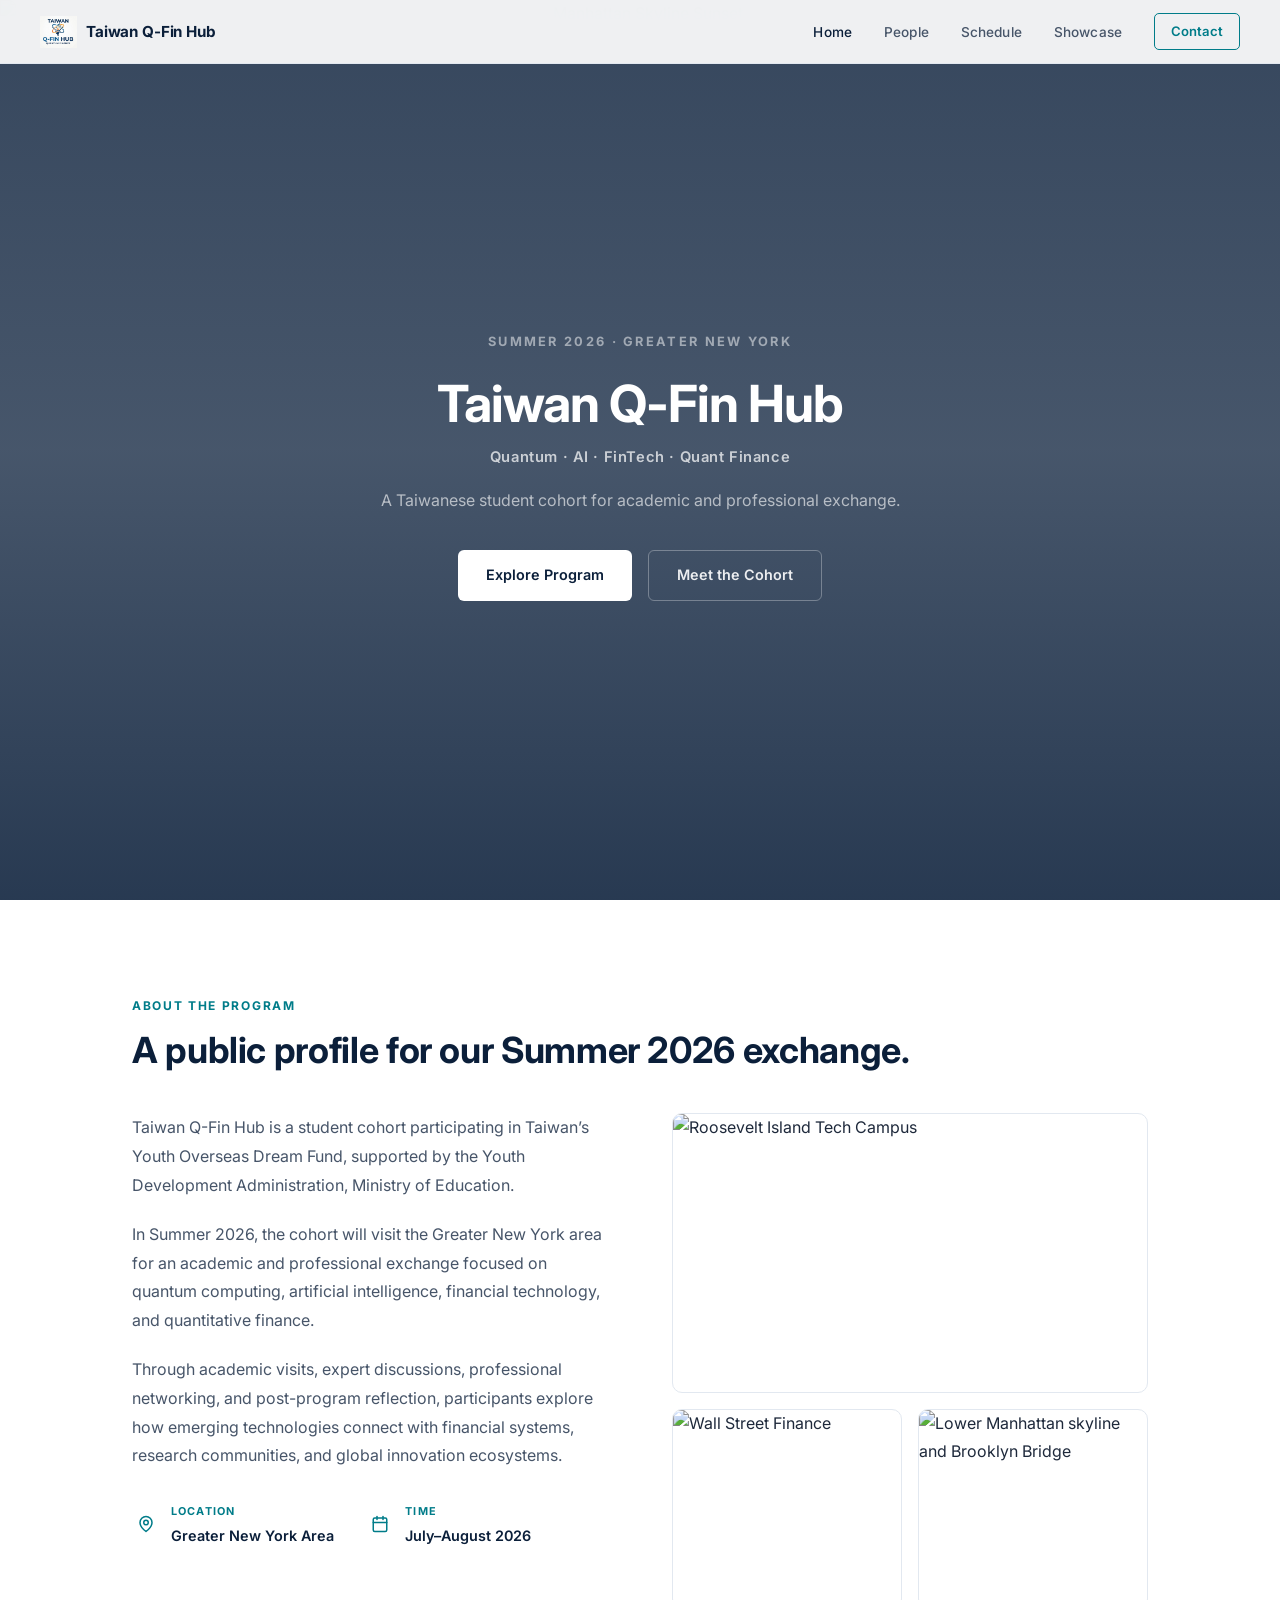
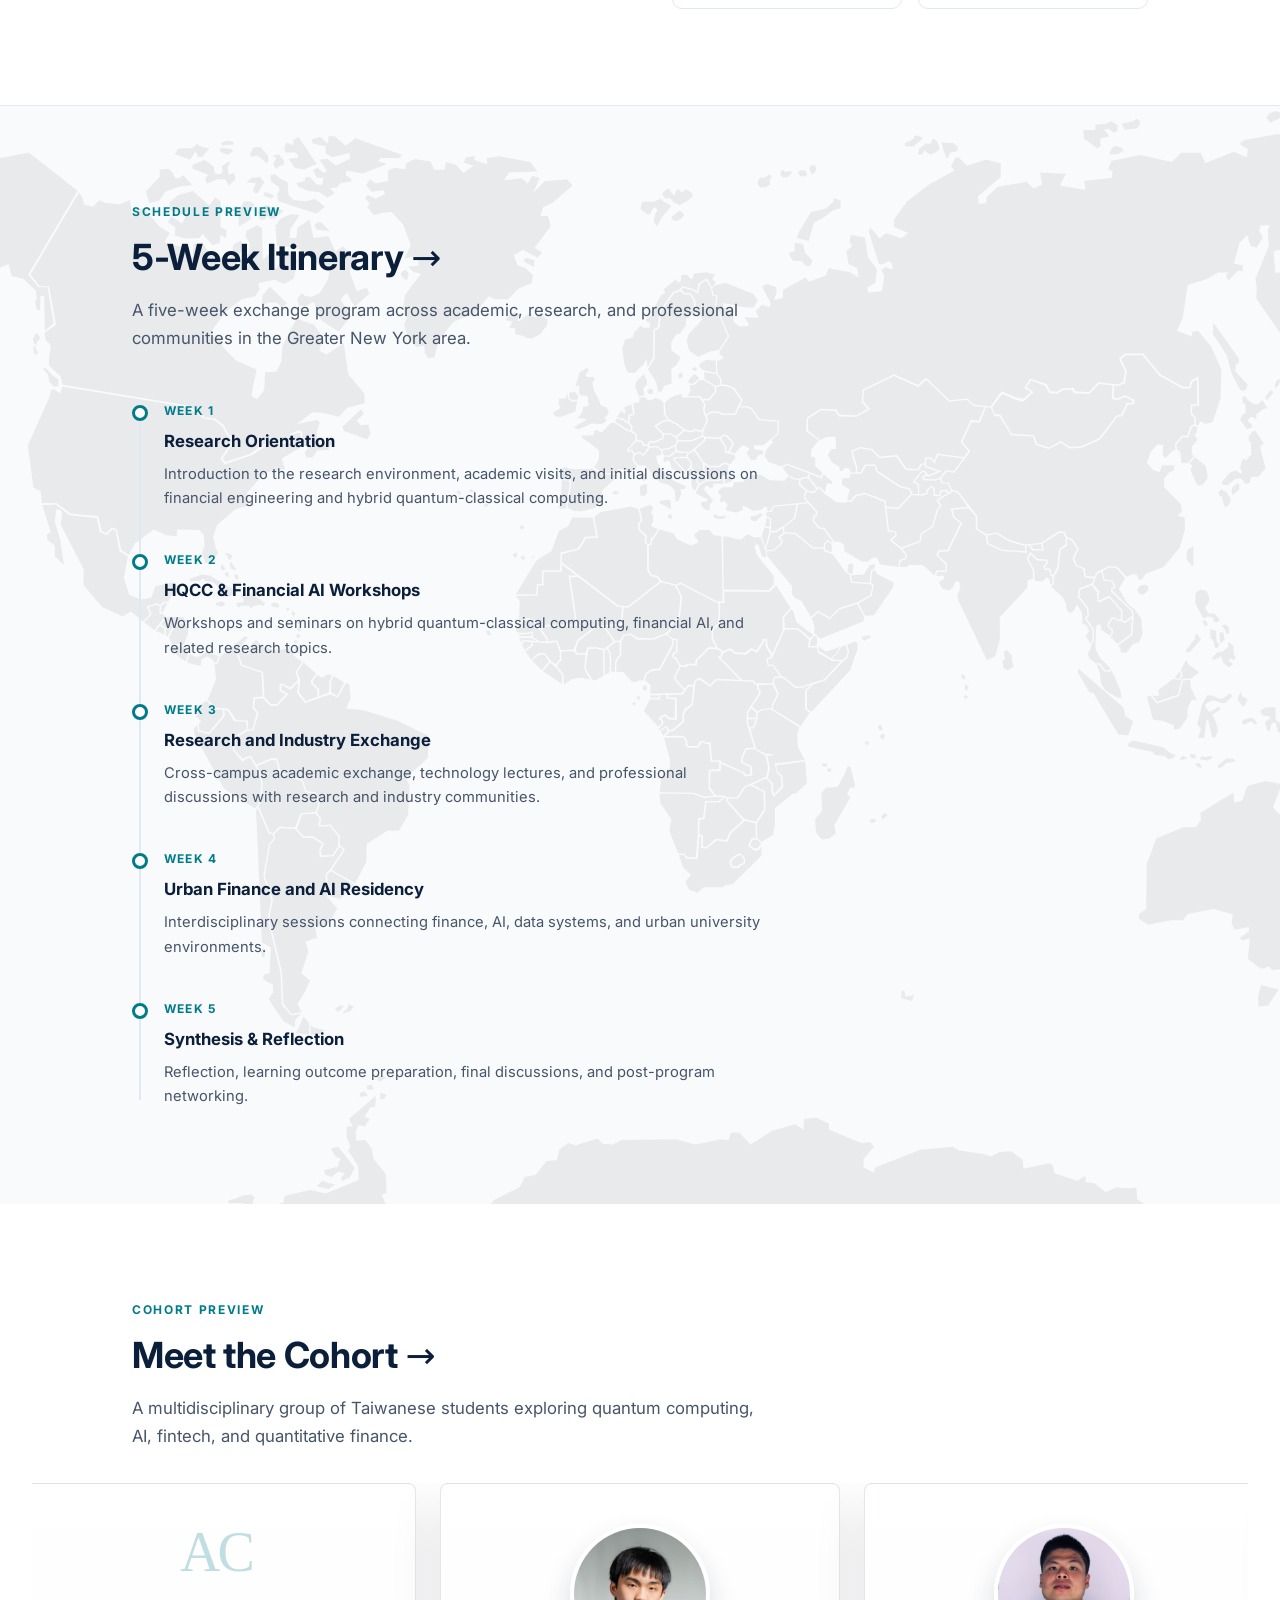
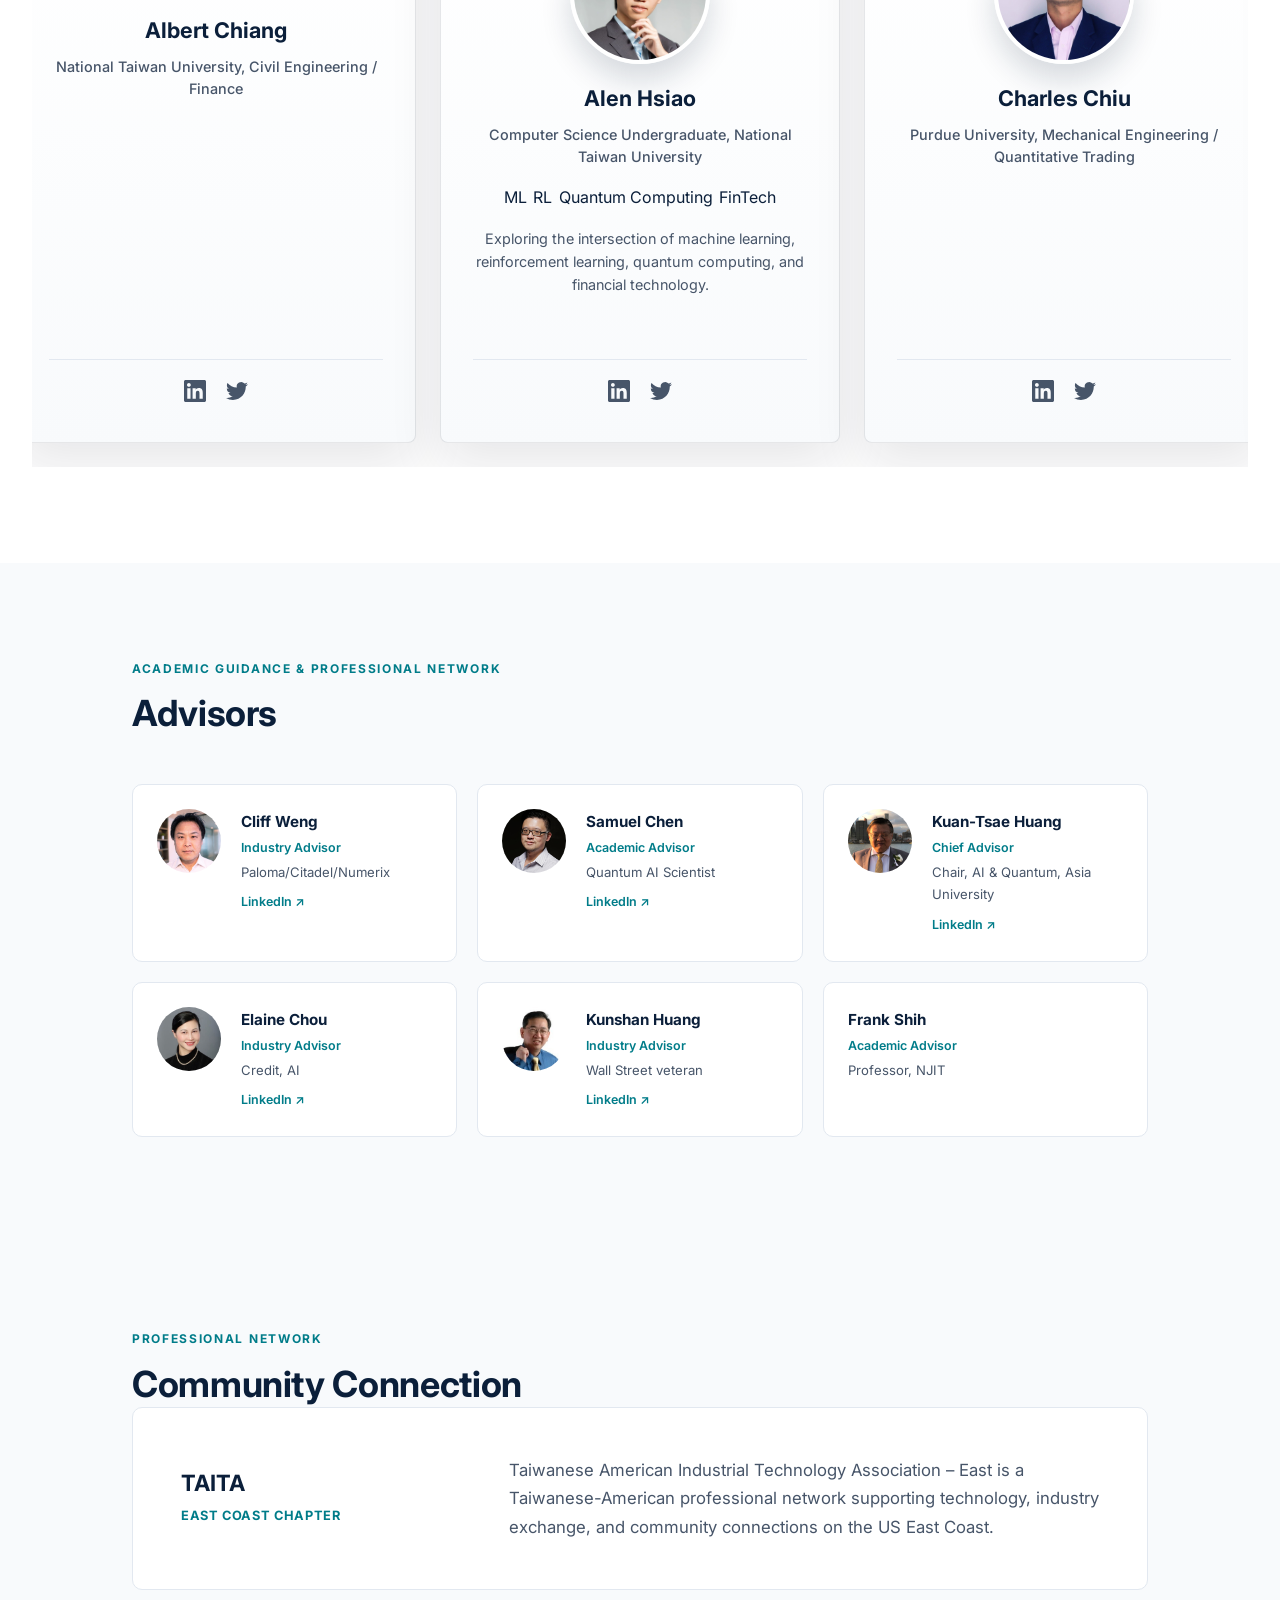
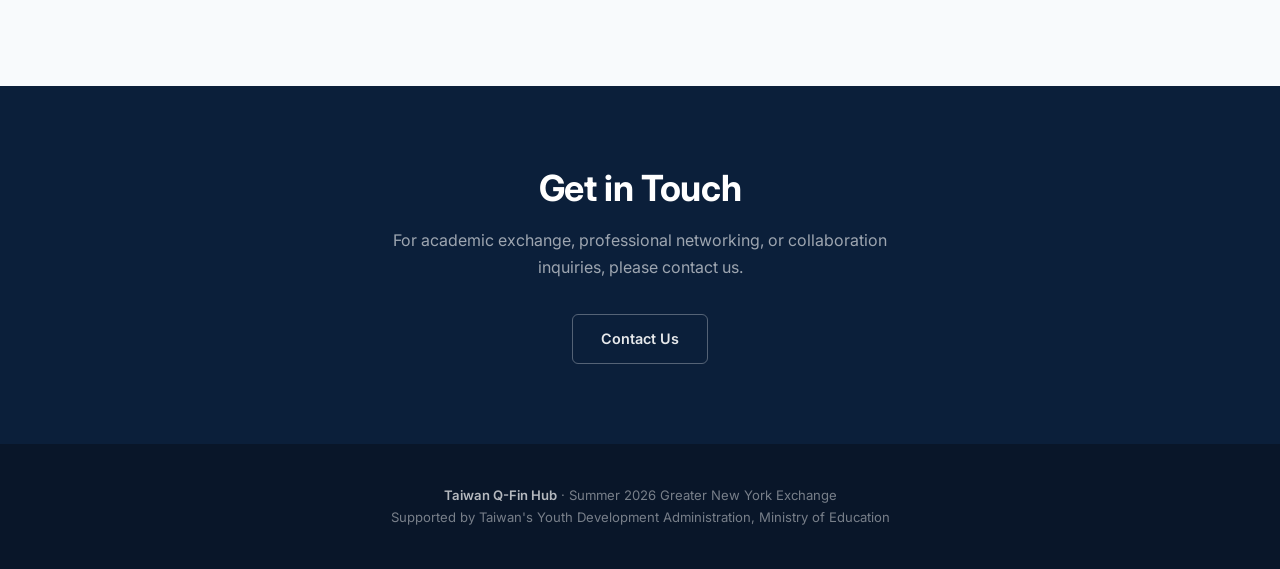
==== index.html @ 87d3ee54 "Refine homepage frontend" ====
<!DOCTYPE html>
<html lang="en">
<head>
  <meta charset="UTF-8" />
  <meta name="viewport" content="width=device-width, initial-scale=1.0" />
  <title>Taiwan Q-Fin Hub | Quantum Computing, AI & FinTech Exchange</title>
  <meta name="description" content="Taiwan Q-Fin Hub – A Taiwanese student cohort exploring quantum computing, AI, fintech, and quantitative finance through academic and professional exchange in Greater New York, Summer 2026." />
  <link rel="preconnect" href="https://fonts.googleapis.com" />
  <link rel="preconnect" href="https://fonts.gstatic.com" crossorigin />
  <link href="https://fonts.googleapis.com/css2?family=Inter:wght@300;400;500;600;700;800&display=swap" rel="stylesheet" />
  <link rel="stylesheet" href="styles.css" />
</head>
<body>

  <!-- ── Navigation ── -->
  <nav>
    <a class="nav-logo" href="index.html">
      <img src="Taiwan QFin SM.png" alt="Taiwan Q-Fin Hub" />
      <span>Taiwan Q-Fin Hub</span>
    </a>
    <div class="nav-right">
      <ul class="nav-links">
        <li><a href="index.html" class="nav-active">Home</a></li>
        <li><a href="people.html">People</a></li>
        <li><a href="schedule.html">Schedule</a></li>
        <li><a href="showcase.html">Showcase</a></li>
      </ul>
      <a href="mailto:contact@taiwanqfinhub.org" class="nav-contact">Contact</a>
    </div>
    <button class="nav-toggle" aria-label="Menu"><span></span><span></span><span></span></button>
  </nav>

  <!-- ══════════════════════════════════════════════════════
       Section 1: Full-Width Hero
       ══════════════════════════════════════════════════════ -->
  <section class="hero" id="hero">
    <div class="hero-bg">
      <img src="img/ny2.jpg" alt="Manhattan Skyline Sunset" />
    </div>
    <div class="hero-overlay"></div>
    <div class="hero-content">
      <div class="section-label">Summer 2026 · Greater New York</div>
      <h1 class="hero-title">Taiwan Q-Fin Hub</h1>
      <p class="hero-theme-line">Quantum · AI · FinTech · Quant Finance</p>
      <p class="hero-desc">A Taiwanese student cohort for academic and professional exchange.</p>
      <div class="hero-buttons">
        <a href="#about" class="btn btn-primary">Explore Program</a>
        <a href="#cohort" class="btn btn-outline-light">Meet the Cohort</a>
      </div>
    </div>
  </section>

  <!-- ══════════════════════════════════════════════════════
       Section 2: About the Program
       ══════════════════════════════════════════════════════ -->
  <section class="about-section" id="about">
    <div class="container">
      <div class="section-label">About the Program</div>
      <h2 class="section-title">A public profile for our Summer 2026 exchange.</h2>
      <div class="about-layout">
        <div class="about-body">
          <p>Taiwan Q-Fin Hub is a student cohort participating in Taiwan’s Youth Overseas Dream Fund, supported by the Youth Development Administration, Ministry of Education.</p>
          <p>In Summer 2026, the cohort will visit the Greater New York area for an academic and professional exchange focused on quantum computing, artificial intelligence, financial technology, and quantitative finance.</p>
          <p>Through academic visits, expert discussions, professional networking, and post-program reflection, participants explore how emerging technologies connect with financial systems, research communities, and global innovation ecosystems.</p>

          <div class="glance-strip" aria-label="Program details">
            <div class="glance-item">
              <div class="glance-card-icon"><svg viewBox="0 0 24 24"><path d="M20 10c0 6-8 12-8 12s-8-6-8-12a8 8 0 1 1 16 0Z"/><circle cx="12" cy="10" r="3"/></svg></div>
              <div>
                <div class="glance-card-label">Location</div>
                <div class="glance-card-value">Greater New York Area</div>
              </div>
            </div>
            <div class="glance-item">
              <div class="glance-card-icon"><svg viewBox="0 0 24 24"><rect x="3" y="4" width="18" height="18" rx="2" ry="2"/><line x1="16" y1="2" x2="16" y2="6"/><line x1="8" y1="2" x2="8" y2="6"/><line x1="3" y1="10" x2="21" y2="10"/></svg></div>
              <div>
                <div class="glance-card-label">Time</div>
                <div class="glance-card-value">July–August 2026</div>
              </div>
            </div>
          </div>
        </div>
        <div class="about-images">
          <img src="img/ny4.jpg" alt="Roosevelt Island Tech Campus" />
          <img src="img/NY5.jpg" alt="Wall Street Finance" />
          <img src="img/ny2.jpg" alt="Lower Manhattan skyline and Brooklyn Bridge" />
        </div>
      </div>

    </div>
  </section>


  <!-- ══════════════════════════════════════════════════════
       Section 5: Schedule Preview
       ══════════════════════════════════════════════════════ -->
  <section class="schedule-preview-section" id="schedule-preview">
    <!-- Abstract Taiwan -> NY Route Map SVG -->
    <div class="route-map-bg">
      <div class="world-map-image"></div>
    </div>

    <div class="container">
      <div class="section-label">Schedule Preview</div>
      <h2 class="section-title"><a href="schedule.html">5-Week Itinerary <span>&rarr;</span></a></h2>
      <p class="section-subtitle">A five-week exchange program across academic, research, and professional communities in the Greater New York area.</p>

      <div class="timeline">
        <div class="timeline-item">
          <div class="timeline-dot"></div>
          <div class="timeline-week">Week 1</div>
          <div class="timeline-title">Research Orientation</div>
          <div class="timeline-desc">Introduction to the research environment, academic visits, and initial discussions on financial engineering and hybrid quantum-classical computing.</div>
        </div>
        <div class="timeline-item">
          <div class="timeline-dot"></div>
          <div class="timeline-week">Week 2</div>
          <div class="timeline-title">HQCC & Financial AI Workshops</div>
          <div class="timeline-desc">Workshops and seminars on hybrid quantum-classical computing, financial AI, and related research topics.</div>
        </div>
        <div class="timeline-item">
          <div class="timeline-dot"></div>
          <div class="timeline-week">Week 3</div>
          <div class="timeline-title">Research and Industry Exchange</div>
          <div class="timeline-desc">Cross-campus academic exchange, technology lectures, and professional discussions with research and industry communities.</div>
        </div>
        <div class="timeline-item">
          <div class="timeline-dot"></div>
          <div class="timeline-week">Week 4</div>
          <div class="timeline-title">Urban Finance and AI Residency</div>
          <div class="timeline-desc">Interdisciplinary sessions connecting finance, AI, data systems, and urban university environments.</div>
        </div>
        <div class="timeline-item">
          <div class="timeline-dot"></div>
          <div class="timeline-week">Week 5</div>
          <div class="timeline-title">Synthesis & Reflection</div>
          <div class="timeline-desc">Reflection, learning outcome preparation, final discussions, and post-program networking.</div>
        </div>
      </div>
    </div>
  </section>

  <!-- ══════════════════════════════════════════════════════
       Section 6: Meet the Cohort Preview (Carousel)
       ══════════════════════════════════════════════════════ -->
  <section class="cohort-section" id="cohort">
    <div class="container">
      <div class="section-label">Cohort Preview</div>
      <h2 class="section-title"><a href="people.html">Meet the Cohort <span>&rarr;</span></a></h2>
      <p class="section-subtitle">A multidisciplinary group of Taiwanese students exploring quantum computing, AI, fintech, and quantitative finance.</p>
    </div>

    <div class="carousel-wrapper">
      <div class="carousel-track" id="cohort-track">

        <!-- Albert Chiang (Last person placed first to create loop centering) -->
        <div class="student-preview-card no-photo">
          <div class="spc-body">
            <div class="spc-monogram">AC</div>
            <div class="spc-name">Albert Chiang</div>
            <div class="spc-role">National Taiwan University, Civil Engineering / Finance</div>
            <div class="spc-links">
              <a href="#" target="_blank" rel="noopener" aria-label="LinkedIn"><svg viewBox="0 0 24 24"><path d="M20.447 20.452h-3.554v-5.569c0-1.328-.027-3.037-1.852-3.037-1.853 0-2.136 1.445-2.136 2.939v5.667H9.351V9h3.414v1.561h.046c.477-.9 1.637-1.85 3.37-1.85 3.601 0 4.267 2.37 4.267 5.455v6.286zM5.337 7.433c-1.144 0-2.063-.926-2.063-2.065 0-1.138.92-2.063 2.063-2.063 1.14 0 2.064.925 2.064 2.063 0 1.139-.925 2.065-2.064 2.065zm1.782 13.019H3.555V9h3.564v11.452zM22.225 0H1.771C.792 0 0 .774 0 1.729v20.542C0 23.227.792 24 1.771 24h20.451C23.2 24 24 23.227 24 22.271V1.729C24 .774 23.2 0 22.222 0h.003z"/></svg></a>
              <a href="#" target="_blank" rel="noopener" aria-label="Twitter"><svg viewBox="0 0 24 24"><path d="M23.953 4.57a10 10 0 01-2.825.775 4.958 4.958 0 002.163-2.723c-.951.555-2.005.959-3.127 1.184a4.92 4.92 0 00-8.384 4.482C7.69 8.095 4.067 6.13 1.64 3.162a4.822 4.822 0 00-.666 2.475c0 1.71.87 3.213 2.188 4.096a4.904 4.904 0 01-2.228-.616v.06a4.923 4.923 0 003.946 4.827 4.996 4.996 0 01-2.212.085 4.936 4.936 0 004.604 3.417 9.867 9.867 0 01-6.102 2.105c-.39 0-.779-.023-1.17-.067a13.995 13.995 0 007.557 2.209c9.053 0 13.998-7.496 13.998-13.985 0-.21 0-.42-.015-.63A9.935 9.935 0 0024 4.59z"/></svg></a>
            </div>
          </div>
        </div>

        <!-- Alen Hsiao (Centered target) -->
        <div class="student-preview-card has-photo" id="center-student">
          <div class="spc-photo"><img src="img/Hsiao, Wei-Lun.jpg" alt="Alen Hsiao" /></div>
          <div class="spc-body">
            <div class="spc-name">Alen Hsiao</div>
            <div class="spc-role">Computer Science Undergraduate, National Taiwan University</div>
            <div class="spc-tags">
              <span class="tag">ML</span>
              <span class="tag">RL</span>
              <span class="tag">Quantum Computing</span>
              <span class="tag">FinTech</span>
            </div>
            <div class="spc-bio">Exploring the intersection of machine learning, reinforcement learning, quantum computing, and financial technology.</div>
            <div class="spc-links">
              <a href="https://www.linkedin.com/in/alen-hsiao/" target="_blank" rel="noopener" aria-label="LinkedIn"><svg viewBox="0 0 24 24"><path d="M20.447 20.452h-3.554v-5.569c0-1.328-.027-3.037-1.852-3.037-1.853 0-2.136 1.445-2.136 2.939v5.667H9.351V9h3.414v1.561h.046c.477-.9 1.637-1.85 3.37-1.85 3.601 0 4.267 2.37 4.267 5.455v6.286zM5.337 7.433c-1.144 0-2.063-.926-2.063-2.065 0-1.138.92-2.063 2.063-2.063 1.14 0 2.064.925 2.064 2.063 0 1.139-.925 2.065-2.064 2.065zm1.782 13.019H3.555V9h3.564v11.452zM22.225 0H1.771C.792 0 0 .774 0 1.729v20.542C0 23.227.792 24 1.771 24h20.451C23.2 24 24 23.227 24 22.271V1.729C24 .774 23.2 0 22.222 0h.003z"/></svg></a>
              <a href="#" target="_blank" rel="noopener" aria-label="Twitter"><svg viewBox="0 0 24 24"><path d="M23.953 4.57a10 10 0 01-2.825.775 4.958 4.958 0 002.163-2.723c-.951.555-2.005.959-3.127 1.184a4.92 4.92 0 00-8.384 4.482C7.69 8.095 4.067 6.13 1.64 3.162a4.822 4.822 0 00-.666 2.475c0 1.71.87 3.213 2.188 4.096a4.904 4.904 0 01-2.228-.616v.06a4.923 4.923 0 003.946 4.827 4.996 4.996 0 01-2.212.085 4.936 4.936 0 004.604 3.417 9.867 9.867 0 01-6.102 2.105c-.39 0-.779-.023-1.17-.067a13.995 13.995 0 007.557 2.209c9.053 0 13.998-7.496 13.998-13.985 0-.21 0-.42-.015-.63A9.935 9.935 0 0024 4.59z"/></svg></a>
            </div>
          </div>
        </div>

        <!-- Charles Chiu -->
        <div class="student-preview-card has-photo">
          <div class="spc-photo"><img src="img/CharlesChiu.jpg" alt="Charles Chiu" /></div>
          <div class="spc-body">
            <div class="spc-name">Charles Chiu</div>
            <div class="spc-role">Purdue University, Mechanical Engineering / Quantitative Trading</div>
            <div class="spc-links">
              <a href="https://www.linkedin.com/in/charles-chiu-a601b9210/" target="_blank" rel="noopener" aria-label="LinkedIn"><svg viewBox="0 0 24 24"><path d="M20.447 20.452h-3.554v-5.569c0-1.328-.027-3.037-1.852-3.037-1.853 0-2.136 1.445-2.136 2.939v5.667H9.351V9h3.414v1.561h.046c.477-.9 1.637-1.85 3.37-1.85 3.601 0 4.267 2.37 4.267 5.455v6.286zM5.337 7.433c-1.144 0-2.063-.926-2.063-2.065 0-1.138.92-2.063 2.063-2.063 1.14 0 2.064.925 2.064 2.063 0 1.139-.925 2.065-2.064 2.065zm1.782 13.019H3.555V9h3.564v11.452zM22.225 0H1.771C.792 0 0 .774 0 1.729v20.542C0 23.227.792 24 1.771 24h20.451C23.2 24 24 23.227 24 22.271V1.729C24 .774 23.2 0 22.222 0h.003z"/></svg></a>
              <a href="#" target="_blank" rel="noopener" aria-label="Twitter"><svg viewBox="0 0 24 24"><path d="M23.953 4.57a10 10 0 01-2.825.775 4.958 4.958 0 002.163-2.723c-.951.555-2.005.959-3.127 1.184a4.92 4.92 0 00-8.384 4.482C7.69 8.095 4.067 6.13 1.64 3.162a4.822 4.822 0 00-.666 2.475c0 1.71.87 3.213 2.188 4.096a4.904 4.904 0 01-2.228-.616v.06a4.923 4.923 0 003.946 4.827 4.996 4.996 0 01-2.212.085 4.936 4.936 0 004.604 3.417 9.867 9.867 0 01-6.102 2.105c-.39 0-.779-.023-1.17-.067a13.995 13.995 0 007.557 2.209c9.053 0 13.998-7.496 13.998-13.985 0-.21 0-.42-.015-.63A9.935 9.935 0 0024 4.59z"/></svg></a>
            </div>
          </div>
        </div>

        <!-- Wayne Hsieh -->
        <div class="student-preview-card no-photo">
          <div class="spc-body">
            <div class="spc-monogram">WH</div>
            <div class="spc-name">Wayne Hsieh</div>
            <div class="spc-role">National Taiwan University, International Business</div>
            <div class="spc-links">
              <a href="#" target="_blank" rel="noopener" aria-label="LinkedIn"><svg viewBox="0 0 24 24"><path d="M20.447 20.452h-3.554v-5.569c0-1.328-.027-3.037-1.852-3.037-1.853 0-2.136 1.445-2.136 2.939v5.667H9.351V9h3.414v1.561h.046c.477-.9 1.637-1.85 3.37-1.85 3.601 0 4.267 2.37 4.267 5.455v6.286zM5.337 7.433c-1.144 0-2.063-.926-2.063-2.065 0-1.138.92-2.063 2.063-2.063 1.14 0 2.064.925 2.064 2.063 0 1.139-.925 2.065-2.064 2.065zm1.782 13.019H3.555V9h3.564v11.452zM22.225 0H1.771C.792 0 0 .774 0 1.729v20.542C0 23.227.792 24 1.771 24h20.451C23.2 24 24 23.227 24 22.271V1.729C24 .774 23.2 0 22.222 0h.003z"/></svg></a>
              <a href="#" target="_blank" rel="noopener" aria-label="Twitter"><svg viewBox="0 0 24 24"><path d="M23.953 4.57a10 10 0 01-2.825.775 4.958 4.958 0 002.163-2.723c-.951.555-2.005.959-3.127 1.184a4.92 4.92 0 00-8.384 4.482C7.69 8.095 4.067 6.13 1.64 3.162a4.822 4.822 0 00-.666 2.475c0 1.71.87 3.213 2.188 4.096a4.904 4.904 0 01-2.228-.616v.06a4.923 4.923 0 003.946 4.827 4.996 4.996 0 01-2.212.085 4.936 4.936 0 004.604 3.417 9.867 9.867 0 01-6.102 2.105c-.39 0-.779-.023-1.17-.067a13.995 13.995 0 007.557 2.209c9.053 0 13.998-7.496 13.998-13.985 0-.21 0-.42-.015-.63A9.935 9.935 0 0024 4.59z"/></svg></a>
            </div>
          </div>
        </div>

        <!-- Jack Huang -->
        <div class="student-preview-card no-photo">
          <div class="spc-body">
            <div class="spc-monogram">JH</div>
            <div class="spc-name">Jack Huang</div>
            <div class="spc-role">National Taiwan University, International Political Economy / KGI Securities Investment Advisory</div>
            <div class="spc-links">
              <a href="#" target="_blank" rel="noopener" aria-label="LinkedIn"><svg viewBox="0 0 24 24"><path d="M20.447 20.452h-3.554v-5.569c0-1.328-.027-3.037-1.852-3.037-1.853 0-2.136 1.445-2.136 2.939v5.667H9.351V9h3.414v1.561h.046c.477-.9 1.637-1.85 3.37-1.85 3.601 0 4.267 2.37 4.267 5.455v6.286zM5.337 7.433c-1.144 0-2.063-.926-2.063-2.065 0-1.138.92-2.063 2.063-2.063 1.14 0 2.064.925 2.064 2.063 0 1.139-.925 2.065-2.064 2.065zm1.782 13.019H3.555V9h3.564v11.452zM22.225 0H1.771C.792 0 0 .774 0 1.729v20.542C0 23.227.792 24 1.771 24h20.451C23.2 24 24 23.227 24 22.271V1.729C24 .774 23.2 0 22.222 0h.003z"/></svg></a>
              <a href="#" target="_blank" rel="noopener" aria-label="Twitter"><svg viewBox="0 0 24 24"><path d="M23.953 4.57a10 10 0 01-2.825.775 4.958 4.958 0 002.163-2.723c-.951.555-2.005.959-3.127 1.184a4.92 4.92 0 00-8.384 4.482C7.69 8.095 4.067 6.13 1.64 3.162a4.822 4.822 0 00-.666 2.475c0 1.71.87 3.213 2.188 4.096a4.904 4.904 0 01-2.228-.616v.06a4.923 4.923 0 003.946 4.827 4.996 4.996 0 01-2.212.085 4.936 4.936 0 004.604 3.417 9.867 9.867 0 01-6.102 2.105c-.39 0-.779-.023-1.17-.067a13.995 13.995 0 007.557 2.209c9.053 0 13.998-7.496 13.998-13.985 0-.21 0-.42-.015-.63A9.935 9.935 0 0024 4.59z"/></svg></a>
            </div>
          </div>
        </div>

        <!-- Ryan Liu -->
        <div class="student-preview-card no-photo">
          <div class="spc-body">
            <div class="spc-monogram">RL</div>
            <div class="spc-name">Ryan Liu</div>
            <div class="spc-role">National Taiwan University, Information Management</div>
            <div class="spc-links">
              <a href="#" target="_blank" rel="noopener" aria-label="LinkedIn"><svg viewBox="0 0 24 24"><path d="M20.447 20.452h-3.554v-5.569c0-1.328-.027-3.037-1.852-3.037-1.853 0-2.136 1.445-2.136 2.939v5.667H9.351V9h3.414v1.561h.046c.477-.9 1.637-1.85 3.37-1.85 3.601 0 4.267 2.37 4.267 5.455v6.286zM5.337 7.433c-1.144 0-2.063-.926-2.063-2.065 0-1.138.92-2.063 2.063-2.063 1.14 0 2.064.925 2.064 2.063 0 1.139-.925 2.065-2.064 2.065zm1.782 13.019H3.555V9h3.564v11.452zM22.225 0H1.771C.792 0 0 .774 0 1.729v20.542C0 23.227.792 24 1.771 24h20.451C23.2 24 24 23.227 24 22.271V1.729C24 .774 23.2 0 22.222 0h.003z"/></svg></a>
              <a href="#" target="_blank" rel="noopener" aria-label="Twitter"><svg viewBox="0 0 24 24"><path d="M23.953 4.57a10 10 0 01-2.825.775 4.958 4.958 0 002.163-2.723c-.951.555-2.005.959-3.127 1.184a4.92 4.92 0 00-8.384 4.482C7.69 8.095 4.067 6.13 1.64 3.162a4.822 4.822 0 00-.666 2.475c0 1.71.87 3.213 2.188 4.096a4.904 4.904 0 01-2.228-.616v.06a4.923 4.923 0 003.946 4.827 4.996 4.996 0 01-2.212.085 4.936 4.936 0 004.604 3.417 9.867 9.867 0 01-6.102 2.105c-.39 0-.779-.023-1.17-.067a13.995 13.995 0 007.557 2.209c9.053 0 13.998-7.496 13.998-13.985 0-.21 0-.42-.015-.63A9.935 9.935 0 0024 4.59z"/></svg></a>
            </div>
          </div>
        </div>

        <!-- Zack Chiu -->
        <div class="student-preview-card no-photo">
          <div class="spc-body">
            <div class="spc-monogram">ZC</div>
            <div class="spc-name">Zack Chiu</div>
            <div class="spc-role">National Cheng Kung University, Physics</div>
            <div class="spc-links">
              <a href="#" target="_blank" rel="noopener" aria-label="LinkedIn"><svg viewBox="0 0 24 24"><path d="M20.447 20.452h-3.554v-5.569c0-1.328-.027-3.037-1.852-3.037-1.853 0-2.136 1.445-2.136 2.939v5.667H9.351V9h3.414v1.561h.046c.477-.9 1.637-1.85 3.37-1.85 3.601 0 4.267 2.37 4.267 5.455v6.286zM5.337 7.433c-1.144 0-2.063-.926-2.063-2.065 0-1.138.92-2.063 2.063-2.063 1.14 0 2.064.925 2.064 2.063 0 1.139-.925 2.065-2.064 2.065zm1.782 13.019H3.555V9h3.564v11.452zM22.225 0H1.771C.792 0 0 .774 0 1.729v20.542C0 23.227.792 24 1.771 24h20.451C23.2 24 24 23.227 24 22.271V1.729C24 .774 23.2 0 22.222 0h.003z"/></svg></a>
              <a href="#" target="_blank" rel="noopener" aria-label="Twitter"><svg viewBox="0 0 24 24"><path d="M23.953 4.57a10 10 0 01-2.825.775 4.958 4.958 0 002.163-2.723c-.951.555-2.005.959-3.127 1.184a4.92 4.92 0 00-8.384 4.482C7.69 8.095 4.067 6.13 1.64 3.162a4.822 4.822 0 00-.666 2.475c0 1.71.87 3.213 2.188 4.096a4.904 4.904 0 01-2.228-.616v.06a4.923 4.923 0 003.946 4.827 4.996 4.996 0 01-2.212.085 4.936 4.936 0 004.604 3.417 9.867 9.867 0 01-6.102 2.105c-.39 0-.779-.023-1.17-.067a13.995 13.995 0 007.557 2.209c9.053 0 13.998-7.496 13.998-13.985 0-.21 0-.42-.015-.63A9.935 9.935 0 0024 4.59z"/></svg></a>
            </div>
          </div>
        </div>

        <!-- Oliver Lin -->
        <div class="student-preview-card no-photo">
          <div class="spc-body">
            <div class="spc-monogram">OL</div>
            <div class="spc-name">Oliver Lin</div>
            <div class="spc-role">National Taiwan University, Computer Science MS</div>
            <div class="spc-links">
              <a href="#" target="_blank" rel="noopener" aria-label="LinkedIn"><svg viewBox="0 0 24 24"><path d="M20.447 20.452h-3.554v-5.569c0-1.328-.027-3.037-1.852-3.037-1.853 0-2.136 1.445-2.136 2.939v5.667H9.351V9h3.414v1.561h.046c.477-.9 1.637-1.85 3.37-1.85 3.601 0 4.267 2.37 4.267 5.455v6.286zM5.337 7.433c-1.144 0-2.063-.926-2.063-2.065 0-1.138.92-2.063 2.063-2.063 1.14 0 2.064.925 2.064 2.063 0 1.139-.925 2.065-2.064 2.065zm1.782 13.019H3.555V9h3.564v11.452zM22.225 0H1.771C.792 0 0 .774 0 1.729v20.542C0 23.227.792 24 1.771 24h20.451C23.2 24 24 23.227 24 22.271V1.729C24 .774 23.2 0 22.222 0h.003z"/></svg></a>
              <a href="#" target="_blank" rel="noopener" aria-label="Twitter"><svg viewBox="0 0 24 24"><path d="M23.953 4.57a10 10 0 01-2.825.775 4.958 4.958 0 002.163-2.723c-.951.555-2.005.959-3.127 1.184a4.92 4.92 0 00-8.384 4.482C7.69 8.095 4.067 6.13 1.64 3.162a4.822 4.822 0 00-.666 2.475c0 1.71.87 3.213 2.188 4.096a4.904 4.904 0 01-2.228-.616v.06a4.923 4.923 0 003.946 4.827 4.996 4.996 0 01-2.212.085 4.936 4.936 0 004.604 3.417 9.867 9.867 0 01-6.102 2.105c-.39 0-.779-.023-1.17-.067a13.995 13.995 0 007.557 2.209c9.053 0 13.998-7.496 13.998-13.985 0-.21 0-.42-.015-.63A9.935 9.935 0 0024 4.59z"/></svg></a>
            </div>
          </div>
        </div>

        <!-- Sara Ho -->
        <div class="student-preview-card no-photo">
          <div class="spc-body">
            <div class="spc-monogram">SH</div>
            <div class="spc-name">Sara Ho</div>
            <div class="spc-role">National Tsing Hua University, Quantitative Finance MS</div>
            <div class="spc-links">
              <a href="#" target="_blank" rel="noopener" aria-label="LinkedIn"><svg viewBox="0 0 24 24"><path d="M20.447 20.452h-3.554v-5.569c0-1.328-.027-3.037-1.852-3.037-1.853 0-2.136 1.445-2.136 2.939v5.667H9.351V9h3.414v1.561h.046c.477-.9 1.637-1.85 3.37-1.85 3.601 0 4.267 2.37 4.267 5.455v6.286zM5.337 7.433c-1.144 0-2.063-.926-2.063-2.065 0-1.138.92-2.063 2.063-2.063 1.14 0 2.064.925 2.064 2.063 0 1.139-.925 2.065-2.064 2.065zm1.782 13.019H3.555V9h3.564v11.452zM22.225 0H1.771C.792 0 0 .774 0 1.729v20.542C0 23.227.792 24 1.771 24h20.451C23.2 24 24 23.227 24 22.271V1.729C24 .774 23.2 0 22.222 0h.003z"/></svg></a>
              <a href="#" target="_blank" rel="noopener" aria-label="Twitter"><svg viewBox="0 0 24 24"><path d="M23.953 4.57a10 10 0 01-2.825.775 4.958 4.958 0 002.163-2.723c-.951.555-2.005.959-3.127 1.184a4.92 4.92 0 00-8.384 4.482C7.69 8.095 4.067 6.13 1.64 3.162a4.822 4.822 0 00-.666 2.475c0 1.71.87 3.213 2.188 4.096a4.904 4.904 0 01-2.228-.616v.06a4.923 4.923 0 003.946 4.827 4.996 4.996 0 01-2.212.085 4.936 4.936 0 004.604 3.417 9.867 9.867 0 01-6.102 2.105c-.39 0-.779-.023-1.17-.067a13.995 13.995 0 007.557 2.209c9.053 0 13.998-7.496 13.998-13.985 0-.21 0-.42-.015-.63A9.935 9.935 0 0024 4.59z"/></svg></a>
            </div>
          </div>
        </div>

        <!-- Dennis Lin -->
        <div class="student-preview-card no-photo">
          <div class="spc-body">
            <div class="spc-monogram">DL</div>
            <div class="spc-name">Dennis Lin</div>
            <div class="spc-role">National Taiwan University, Finance MS - Financial Engineering</div>
            <div class="spc-links">
              <a href="#" target="_blank" rel="noopener" aria-label="LinkedIn"><svg viewBox="0 0 24 24"><path d="M20.447 20.452h-3.554v-5.569c0-1.328-.027-3.037-1.852-3.037-1.853 0-2.136 1.445-2.136 2.939v5.667H9.351V9h3.414v1.561h.046c.477-.9 1.637-1.85 3.37-1.85 3.601 0 4.267 2.37 4.267 5.455v6.286zM5.337 7.433c-1.144 0-2.063-.926-2.063-2.065 0-1.138.92-2.063 2.063-2.063 1.14 0 2.064.925 2.064 2.063 0 1.139-.925 2.065-2.064 2.065zm1.782 13.019H3.555V9h3.564v11.452zM22.225 0H1.771C.792 0 0 .774 0 1.729v20.542C0 23.227.792 24 1.771 24h20.451C23.2 24 24 23.227 24 22.271V1.729C24 .774 23.2 0 22.222 0h.003z"/></svg></a>
              <a href="#" target="_blank" rel="noopener" aria-label="Twitter"><svg viewBox="0 0 24 24"><path d="M23.953 4.57a10 10 0 01-2.825.775 4.958 4.958 0 002.163-2.723c-.951.555-2.005.959-3.127 1.184a4.92 4.92 0 00-8.384 4.482C7.69 8.095 4.067 6.13 1.64 3.162a4.822 4.822 0 00-.666 2.475c0 1.71.87 3.213 2.188 4.096a4.904 4.904 0 01-2.228-.616v.06a4.923 4.923 0 003.946 4.827 4.996 4.996 0 01-2.212.085 4.936 4.936 0 004.604 3.417 9.867 9.867 0 01-6.102 2.105c-.39 0-.779-.023-1.17-.067a13.995 13.995 0 007.557 2.209c9.053 0 13.998-7.496 13.998-13.985 0-.21 0-.42-.015-.63A9.935 9.935 0 0024 4.59z"/></svg></a>
            </div>
          </div>
        </div>

      </div>
    </div>
  </section>

  <!-- ══════════════════════════════════════════════════════
       Section 7: Academic Guidance & Professional Network
       ══════════════════════════════════════════════════════ -->
  <section class="advisors-section" id="advisors">
    <div class="container">
      <div class="section-label">Academic Guidance & Professional Network</div>
      <h2 class="section-title">Advisors</h2>

      <div class="advisors-grid">

        <div class="advisor-card">
          <div class="advisor-photo"><img src="img/cliffweng.jpg" alt="Cliff Weng" /></div>
          <div class="advisor-info">
            <div class="advisor-name">Cliff Weng</div>
            <div class="advisor-role">Industry Advisor</div>
            <div class="advisor-org">Paloma/Citadel/Numerix</div>
            <a class="advisor-link" href="https://www.linkedin.com/in/cliffweng/" target="_blank" rel="noopener">LinkedIn ↗</a>
          </div>
        </div>

        <div class="advisor-card">
          <div class="advisor-photo"><img src="img/SamuelChen.jpg" alt="Samuel Chen" /></div>
          <div class="advisor-info">
            <div class="advisor-name">Samuel Chen</div>
            <div class="advisor-role">Academic Advisor</div>
            <div class="advisor-org">Quantum AI Scientist</div>
            <a class="advisor-link" href="https://www.linkedin.com/in/samuel-yen-chi-chen/" target="_blank" rel="noopener">LinkedIn ↗</a>
          </div>
        </div>

        <div class="advisor-card">
          <div class="advisor-photo"><img src="img/Kuan-Tsae-Huang.jpg" alt="Kuan-Tsae Huang" /></div>
          <div class="advisor-info">
            <div class="advisor-name">Kuan-Tsae Huang</div>
            <div class="advisor-role">Chief Advisor</div>
            <div class="advisor-org">Chair, AI & Quantum, Asia University</div>
            <a class="advisor-link" href="https://www.linkedin.com/in/kuan-tsae-huang-0a77788/" target="_blank" rel="noopener">LinkedIn ↗</a>
          </div>
        </div>

        <div class="advisor-card">
          <div class="advisor-photo"><img src="img/elainechou.jpg" alt="Elaine Chou" /></div>
          <div class="advisor-info">
            <div class="advisor-name">Elaine Chou</div>
            <div class="advisor-role">Industry Advisor</div>
            <div class="advisor-org">Credit, AI</div>
            <a class="advisor-link" href="https://www.linkedin.com/in/elaineschou/" target="_blank" rel="noopener">LinkedIn ↗</a>
          </div>
        </div>

        <div class="advisor-card">
          <div class="advisor-photo"><img src="img/KunshanHuang.jpg" alt="Kunshan Huang" /></div>
          <div class="advisor-info">
            <div class="advisor-name">Kunshan Huang</div>
            <div class="advisor-role">Industry Advisor</div>
            <div class="advisor-org">Wall Street veteran</div>
            <a class="advisor-link" href="https://www.linkedin.com/in/kunshan-huang-b61172/" target="_blank" rel="noopener">LinkedIn ↗</a>
          </div>
        </div>

        <div class="advisor-card">
          <div class="advisor-info">
            <div class="advisor-name">Frank Shih</div>
            <div class="advisor-role">Academic Advisor</div>
            <div class="advisor-org">Professor, NJIT</div>
          </div>
        </div>

      </div>
    </div>
  </section>

  <!-- Professional Network -->
  <section class="network-section" id="network">
    <div class="container">
      <div class="section-label">Professional Network</div>
      <h2 class="section-title">Community Connection</h2>
      <div class="network-card">
        <div class="network-card-brand">
          <h3>TAITA</h3>
          <span>East Coast Chapter</span>
        </div>
        <p>Taiwanese American Industrial Technology Association – East is a Taiwanese-American professional network supporting technology, industry exchange, and community connections on the US East Coast.</p>
      </div>
    </div>
  </section>

  <!-- ══════════════════════════════════════════════════════
       Section 8: Contact / Footer
       ══════════════════════════════════════════════════════ -->
  <section class="contact-section" id="contact">
    <h2 class="section-title">Get in Touch</h2>
    <p>For academic exchange, professional networking, or collaboration inquiries, please contact us.</p>
    <a href="mailto:contact@taiwanqfinhub.org" class="btn btn-outline-light">Contact Us</a>
  </section>

  <footer>
    <strong>Taiwan Q-Fin Hub</strong> · Summer 2026 Greater New York Exchange<br>
    Supported by Taiwan's Youth Development Administration, Ministry of Education
  </footer>

  <!-- ── Scripts ── -->
  <script>
    document.querySelector('.nav-toggle').addEventListener('click', function() {
      document.querySelector('nav').classList.toggle('menu-open');
    });

    // Create a seamless scroll ring for the cohort preview.
    window.addEventListener('load', function() {
      const centerStudent = document.getElementById('center-student');
      const track = document.getElementById('cohort-track');
      if (!track) return;

      const originals = Array.from(track.querySelectorAll('.student-preview-card'));
      const cloneCard = function(card) {
        const clone = card.cloneNode(true);
        clone.removeAttribute('id');
        clone.setAttribute('aria-hidden', 'true');
        clone.querySelectorAll('a').forEach(function(link) { link.tabIndex = -1; });
        return clone;
      };
      originals.map(cloneCard).forEach(function(card) { track.appendChild(card); });
      originals.map(cloneCard).forEach(function(card) { track.appendChild(card); });

      const getSetWidth = function() {
        const first = originals[0];
        const last = originals[originals.length - 1];
        const gap = parseFloat(getComputedStyle(track).columnGap || getComputedStyle(track).gap || 0);
        return (last.offsetLeft + last.offsetWidth - first.offsetLeft) + gap;
      };

      const centerOffset = function() {
        if (!centerStudent) return 0;
        const trackCenter = track.clientWidth / 2;
        const cardCenter = centerStudent.offsetLeft + (centerStudent.offsetWidth / 2);
        return cardCenter - trackCenter;
      };

      requestAnimationFrame(function() {
        track.scrollLeft = getSetWidth() + centerOffset();
      });

      let ticking = false;
      track.addEventListener('scroll', function() {
        if (ticking) return;
        ticking = true;
        requestAnimationFrame(function() {
          const setWidth = getSetWidth();
          if (track.scrollLeft >= setWidth * 2) {
            track.scrollLeft -= setWidth;
          } else if (track.scrollLeft <= 0) {
            track.scrollLeft += setWidth;
          }
          ticking = false;
        });
      });
    });
  </script>

</body>
</html>
---- styles.css ----
/* ================================================================
   Taiwan Q-Fin Hub — Design System
   Style: Academic-FinTech Exchange Program Profile
   Palette: Deep Navy / Teal / Off-White / Slate
   ================================================================ */

/* ── Reset ── */
*, *::before, *::after { box-sizing: border-box; margin: 0; padding: 0; }

/* ── Design Tokens ── */
:root {
  --navy:       #0B1F3A;
  --navy-light: #132d52;
  --teal:       #007C89;
  --teal-soft:  rgba(0, 124, 137, 0.08);
  --bg:         #F8FAFC;
  --white:      #FFFFFF;
  --text:       #1E293B;
  --text-muted: #475569;
  --border:     #E2E8F0;
  --border-light:#F1F5F9;

  --font:       'Inter', -apple-system, BlinkMacSystemFont, 'Segoe UI', sans-serif;
  --container:  1080px;
  --radius:     10px;
  --transition: 0.25s ease;
}

/* ── Base ── */
html { scroll-behavior: smooth; }
body {
  font-family: var(--font);
  color: var(--text);
  background: var(--bg);
  line-height: 1.7;
  -webkit-font-smoothing: antialiased;
  -moz-osx-font-smoothing: grayscale;
}
img { display: block; max-width: 100%; }
a { color: inherit; }

/* ── Layout ── */
.container {
  max-width: var(--container);
  margin: 0 auto;
  padding: 0 2rem;
}
section {
  padding: 6rem 2rem;
}

/* ── Typography ── */
h1, h2, h3, h4 {
  font-weight: 700;
  line-height: 1.25;
  color: var(--navy);
}

/* ── Reusable: Section Header ── */
.section-label {
  font-size: 0.75rem;
  font-weight: 700;
  letter-spacing: 0.14em;
  text-transform: uppercase;
  color: var(--teal);
  margin-bottom: 0.75rem;
}
.section-title {
  font-size: clamp(1.75rem, 3.5vw, 2.25rem);
  font-weight: 700;
  letter-spacing: -0.01em;
  color: var(--navy);
}
.section-subtitle {
  margin-top: 1rem;
  font-size: 1.05rem;
  color: var(--text-muted);
  max-width: 640px;
  line-height: 1.7;
}

/* ── Reusable: Buttons ── */
.btn {
  display: inline-flex;
  align-items: center;
  gap: 0.5rem;
  font-family: var(--font);
  font-size: 0.9rem;
  font-weight: 600;
  text-decoration: none;
  border-radius: 6px;
  padding: 0.75rem 1.75rem;
  transition: all var(--transition);
  cursor: pointer;
  border: none;
}
.btn-primary {
  background: var(--navy);
  color: var(--white);
}
.btn-primary:hover {
  background: var(--navy-light);
  transform: translateY(-1px);
  box-shadow: 0 4px 16px rgba(11, 31, 58, 0.18);
}
.btn-outline {
  background: transparent;
  color: var(--navy);
  border: 1.5px solid var(--border);
}
.btn-outline:hover {
  border-color: var(--navy);
}
.btn-outline-light {
  background: transparent;
  color: rgba(255,255,255,0.9);
  border: 1.5px solid rgba(255,255,255,0.3);
}
.btn-outline-light:hover {
  border-color: rgba(255,255,255,0.7);
  color: #fff;
}

/* ── Navigation ── */
nav {
  position: fixed;
  top: 0; left: 0; right: 0;
  z-index: 100;
  display: flex;
  align-items: center;
  justify-content: space-between;
  padding: 0 2.5rem;
  height: 64px;
  background: rgba(255,255,255,0.92);
  backdrop-filter: blur(12px);
  -webkit-backdrop-filter: blur(12px);
  border-bottom: 1px solid var(--border);
}
.nav-logo {
  display: flex;
  align-items: center;
  gap: 0.6rem;
  text-decoration: none;
}
.nav-logo img {
  height: 32px;
  width: auto;
}
.nav-logo span {
  font-weight: 700;
  font-size: 0.95rem;
  color: var(--navy);
  letter-spacing: -0.01em;
}
.nav-right {
  display: flex;
  align-items: center;
  gap: 2rem;
}
.nav-links {
  display: flex;
  gap: 2rem;
  list-style: none;
}
.nav-links a {
  font-size: 0.85rem;
  font-weight: 500;
  color: var(--text-muted);
  text-decoration: none;
  transition: color var(--transition);
  letter-spacing: 0.01em;
}
.nav-links a:hover,
.nav-links a.nav-active {
  color: var(--navy);
}
.nav-contact {
  font-size: 0.82rem;
  font-weight: 600;
  color: var(--teal);
  text-decoration: none;
  padding: 0.4rem 1rem;
  border: 1.5px solid var(--teal);
  border-radius: 5px;
  transition: all var(--transition);
}
.nav-contact:hover {
  background: var(--teal);
  color: var(--white);
}

/* ── Mobile Nav Toggle ── */
.nav-toggle {
  display: none;
  flex-direction: column;
  gap: 5px;
  background: none;
  border: none;
  cursor: pointer;
  padding: 4px;
}
.nav-toggle span {
  display: block;
  width: 22px;
  height: 2px;
  background: var(--navy);
  border-radius: 2px;
  transition: all 0.3s ease;
}

/* ── Hero ── */
.hero {
  position: relative;
  min-height: 100vh;
  display: flex;
  align-items: center;
  justify-content: center;
  text-align: center;
  overflow: hidden;
  padding: 8rem 2rem 6rem;
}
.hero-bg {
  position: absolute;
  inset: 0;
  z-index: 0;
}
.hero-bg img {
  width: 100%;
  height: 100%;
  object-fit: cover;
}
.hero-overlay {
  position: absolute;
  inset: 0;
  background: linear-gradient(
    180deg,
    rgba(11, 31, 58, 0.82) 0%,
    rgba(11, 31, 58, 0.75) 50%,
    rgba(11, 31, 58, 0.88) 100%
  );
  z-index: 1;
}
.hero-content {
  position: relative;
  z-index: 2;
  max-width: 780px;
}
.hero-content .section-label {
  color: rgba(255,255,255,0.5);
  margin-bottom: 1.25rem;
  font-size: 0.8rem;
  letter-spacing: 0.18em;
}
.hero-title {
  font-size: clamp(2.4rem, 5vw, 3.2rem);
  font-weight: 700;
  color: #fff;
  line-height: 1.2;
  letter-spacing: -0.02em;
}
.hero-sub {
  margin-top: 0.5rem;
  font-size: clamp(1rem, 2vw, 1.2rem);
  color: rgba(255,255,255,0.7);
  font-weight: 400;
}
.hero-theme-line {
  margin-top: 0.65rem;
  font-size: 0.92rem;
  font-weight: 600;
  color: rgba(255,255,255,0.72);
  letter-spacing: 0.04em;
}
.hero-desc {
  margin-top: 1rem;
  font-size: 1rem;
  color: rgba(255,255,255,0.62);
  max-width: 640px;
  margin-left: auto;
  margin-right: auto;
  line-height: 1.75;
}
.hero-buttons {
  margin-top: 2.25rem;
  display: flex;
  gap: 1rem;
  justify-content: center;
  flex-wrap: wrap;
}
.hero .btn-primary {
  background: var(--white);
  color: var(--navy);
}
.hero .btn-primary:hover {
  background: rgba(255,255,255,0.9);
  box-shadow: 0 6px 22px rgba(255,255,255,0.14);
}

/* ── Page Hero (sub-pages) ── */
.page-hero {
  background: var(--navy);
  padding: 8rem 2rem 4rem;
  text-align: center;
}
.page-hero h1 {
  font-size: clamp(2rem, 4vw, 2.75rem);
  color: #fff;
  font-weight: 700;
}
.page-hero p {
  color: rgba(255,255,255,0.6);
  font-size: 1.02rem;
  max-width: 600px;
  margin: 1rem auto 0;
  line-height: 1.7;
}

/* ── About Section ── */
.about-section {
  background: var(--white);
  border-bottom: 1px solid var(--border);
}
.about-layout {
  display: grid;
  grid-template-columns: 1fr 1fr;
  gap: 4rem;
  margin-top: 2.5rem;
  align-items: start;
}
.about-body {
  color: var(--text-muted);
  font-size: 1rem;
  line-height: 1.8;
}
.about-body p + p {
  margin-top: 1.25rem;
}
.about-images {
  display: grid;
  grid-template-columns: 1fr 1fr;
  gap: 1rem;
}
.about-images img {
  width: 100%;
  height: 200px;
  object-fit: cover;
  border-radius: var(--radius);
  border: 1px solid var(--border);
}
.about-images img:first-child {
  grid-column: 1 / -1;
  height: 280px;
}

/* ── About Info Strip ── */
.glance-strip {
  display: flex;
  margin-top: 2rem;
  gap: 2rem;
  flex-wrap: wrap;
}
.glance-item {
  flex: 0 1 auto;
  padding: 0;
  display: flex;
  align-items: center;
  gap: 0.7rem;
}
.glance-card-icon {
  width: 28px;
  height: 28px;
  border-radius: 6px;
  background: transparent;
  display: flex;
  align-items: center;
  justify-content: center;
  flex-shrink: 0;
}
.glance-card-icon svg {
  width: 18px;
  height: 18px;
  fill: none;
  stroke: var(--teal);
  stroke-width: 2;
  stroke-linecap: round;
  stroke-linejoin: round;
}
.glance-card-label {
  font-size: 0.68rem;
  font-weight: 700;
  text-transform: uppercase;
  letter-spacing: 0.1em;
  color: var(--teal);
  margin-bottom: 0.25rem;
}
.glance-card-value {
  font-size: 0.9rem;
  font-weight: 600;
  color: var(--navy);
  line-height: 1.4;
}



/* ── Schedule Preview (Homepage) ── */
.schedule-preview-section {
  background: var(--bg);
  position: relative;
  overflow: hidden;
}
.schedule-preview-section .container {
  position: relative;
  z-index: 2;
}
.route-map-bg {
  position: absolute;
  top: 0;
  left: 0;
  width: 100%;
  height: 100%;
  pointer-events: none;
  z-index: 1;
}
.world-map-image {
  position: absolute;
  top: 0;
  left: 0;
  width: 100%;
  height: 100%;
  background-image: url('img/world_map.svg');
  background-size: cover;
  background-position: center 30%;
  opacity: 0.06;
}

/* ── Vertical Timeline ── */
.timeline {
  margin-top: 3rem;
  position: relative;
  padding-left: 2rem;
}
.timeline::before {
  content: '';
  position: absolute;
  left: 7px;
  top: 8px;
  bottom: 8px;
  width: 2px;
  background: var(--border);
}
.timeline-item {
  position: relative;
  padding-bottom: 2.5rem;
}
.timeline-item:last-child {
  padding-bottom: 0;
}
.timeline-dot {
  position: absolute;
  left: -2rem;
  top: 4px;
  width: 16px;
  height: 16px;
  border-radius: 50%;
  background: var(--white);
  border: 3px solid var(--teal);
  z-index: 1;
}
.timeline-week {
  font-size: 0.75rem;
  font-weight: 700;
  text-transform: uppercase;
  letter-spacing: 0.1em;
  color: var(--teal);
  margin-bottom: 0.35rem;
}
.timeline-title {
  font-size: 1.05rem;
  font-weight: 700;
  color: var(--navy);
  margin-bottom: 0.4rem;
}
.timeline-desc {
  font-size: 0.92rem;
  color: var(--text-muted);
  line-height: 1.65;
  max-width: 600px;
}

/* ── Timeline activities (schedule page) ── */
.timeline-focus {
  font-size: 0.9rem;
  color: var(--text-muted);
  margin-bottom: 0.75rem;
  line-height: 1.65;
  max-width: 600px;
  font-style: italic;
}
.timeline-activities {
  list-style: none;
  padding: 0;
  margin-top: 0.5rem;
}
.timeline-activities li {
  position: relative;
  padding-left: 1.1rem;
  font-size: 0.9rem;
  color: var(--text-muted);
  line-height: 1.7;
  margin-bottom: 0.35rem;
}
.timeline-activities li::before {
  content: '';
  position: absolute;
  left: 0;
  top: 0.55em;
  width: 5px;
  height: 5px;
  border-radius: 50%;
  background: var(--border);
}

/* ── Cohort Carousel ── */
.cohort-section {
  background: var(--white);
  overflow: hidden;
}
.cohort-section .container {
  margin-bottom: 2rem;
}
.carousel-wrapper {
  position: relative;
}
.carousel-track {
  display: flex;
  gap: 1.5rem;
  overflow-x: auto;
  scroll-snap-type: x mandatory;
  -webkit-overflow-scrolling: touch;
  padding: 0 2rem 1.5rem;
  scrollbar-width: none;
}
.carousel-track::-webkit-scrollbar {
  display: none;
}
.student-preview-card {
  width: 400px;
  height: 560px;
  flex-shrink: 0;
  background:
    linear-gradient(180deg, rgba(255,255,255,0.98) 0%, rgba(248,250,252,0.98) 100%),
    var(--white);
  border: 1px solid rgba(15, 23, 42, 0.1);
  border-radius: 8px;
  box-shadow: 0 22px 52px rgba(15, 23, 42, 0.1);
  overflow: hidden;
  display: flex;
  flex-direction: column;
  scroll-snap-align: center;
  color: var(--navy);
  transition: transform var(--transition), border-color var(--transition), box-shadow var(--transition);
}
.student-preview-card:hover {
  border-color: rgba(0, 124, 137, 0.4);
  box-shadow: 0 26px 62px rgba(15, 23, 42, 0.14);
  transform: translateY(-4px);
}

/* Card WITH Photo */
.student-preview-card.has-photo .spc-photo {
  width: 140px;
  height: 140px;
  border-radius: 50%;
  overflow: hidden;
  flex-shrink: 0;
  margin: 2.5rem auto 1rem;
  border: 4px solid rgba(255, 255, 255, 0.86);
  box-shadow: 0 16px 30px rgba(11, 31, 58, 0.16);
}
.student-preview-card.has-photo .spc-photo img {
  width: 100%;
  height: 100%;
  object-fit: cover;
}
.student-preview-card.has-photo .spc-body {
  flex-grow: 1;
  padding: 0 2rem 2.5rem;
  display: flex;
  flex-direction: column;
  align-items: center;
  text-align: center;
}

/* Card WITHOUT Photo */
.student-preview-card.no-photo .spc-body {
  height: 100%;
  padding: 2.5rem 2rem;
  display: flex;
  flex-direction: column;
  align-items: center;
  text-align: center;
}
.spc-monogram {
  font-family: "Times New Roman", Times, serif;
  font-size: 3.5rem;
  font-weight: 300;
  color: var(--teal);
  opacity: 0.24;
  line-height: 1;
  margin-bottom: 2rem;
  letter-spacing: -0.05em;
}

/* Internal text elements */
.spc-name {
  font-size: 1.35rem;
  font-weight: 700;
  margin-bottom: 0.5rem;
}
.spc-role {
  font-size: 0.9rem;
  color: var(--text-muted);
  font-weight: 500;
  margin-bottom: 1rem;
  line-height: 1.5;
}
.spc-tags {
  display: flex;
  flex-wrap: wrap;
  justify-content: center;
  gap: 0.4rem;
  margin-bottom: 1rem;
}
.spc-bio {
  font-size: 0.9rem;
  line-height: 1.6;
  color: var(--text-muted);
  margin-bottom: 1.5rem;
  flex-grow: 1;
}
.spc-links {
  width: 100%;
  margin-top: auto;
  display: flex;
  justify-content: center;
  gap: 1.25rem;
  padding-top: 1.25rem;
  border-top: 1px solid var(--border);
}
.spc-links a {
  color: var(--text-muted);
  display: flex;
  align-items: center;
  justify-content: center;
  transition: color 0.2s;
}
.spc-links a:hover {
  color: var(--teal);
}
.spc-links svg {
  width: 22px;
  height: 22px;
  fill: currentColor;
  transition: transform 0.2s;
}
.spc-links a:hover svg {
  transform: scale(1.1);
}

.section-title a {
  color: inherit;
  text-decoration: none !important;
  display: inline-flex;
  align-items: center;
  gap: 0.5rem;
  transition: color 0.3s;
}
.section-title a:hover {
  color: var(--teal);
}
.section-title a span {
  font-family: system-ui;
  font-weight: 300;
  transform: translateX(0);
  transition: transform 0.3s;
}
.section-title a:hover span {
  transform: translateX(4px);
}

.cohort-action {
  padding: 0 2rem 0;
}

/* ── People Page: Student Profile Cards ── */
.students-section {
  background: var(--white);
}
.students-grid {
  display: grid;
  grid-template-columns: 1fr;
  gap: 1.5rem;
  margin-top: 3rem;
}
.student-profile-card {
  display: grid;
  grid-template-columns: 200px 1fr;
  gap: 2rem;
  background: var(--bg);
  border: 1px solid var(--border);
  border-radius: var(--radius);
  padding: 2rem;
  transition: border-color var(--transition);
}
.student-profile-card:hover {
  border-color: var(--teal);
}
.student-profile-card.no-photo {
  grid-template-columns: 1fr;
}
.sp-photo {
  width: 200px;
  height: 240px;
  border-radius: 8px;
  overflow: hidden;
  background: var(--border-light);
}
.sp-photo img {
  width: 100%;
  height: 100%;
  object-fit: cover;
}
.sp-info {}
.sp-name {
  font-size: 1.25rem;
  font-weight: 700;
  color: var(--navy);
}
.sp-name-zh {
  font-size: 0.9rem;
  color: var(--text-muted);
  margin-top: 0.15rem;
}
.sp-role {
  font-size: 0.9rem;
  color: var(--text-muted);
  margin-top: 0.25rem;
}
.sp-tags {
  display: flex;
  flex-wrap: wrap;
  gap: 0.4rem;
  margin-top: 0.75rem;
}
.sp-bio {
  font-size: 0.92rem;
  color: var(--text-muted);
  margin-top: 1rem;
  line-height: 1.75;
}
.sp-highlights {
  margin-top: 1rem;
  list-style: none;
  padding: 0;
}
.sp-highlights li {
  position: relative;
  padding-left: 1.1rem;
  font-size: 0.88rem;
  color: var(--text-muted);
  line-height: 1.7;
  margin-bottom: 0.25rem;
}
.sp-highlights li::before {
  content: '';
  position: absolute;
  left: 0;
  top: 0.55em;
  width: 5px;
  height: 5px;
  border-radius: 50%;
  background: var(--teal);
}
.sp-links {
  margin-top: 1.5rem;
  display: flex;
  gap: 1.25rem;
}
.sp-links.simple-links {
  margin-top: 0.75rem;
}
.sp-links a {
  color: var(--text-muted);
  display: flex;
  align-items: center;
  transition: color 0.2s;
}
.sp-links a:hover {
  color: var(--teal);
}
.sp-links svg {
  width: 22px;
  height: 22px;
  fill: currentColor;
  transition: transform 0.2s;
}
.sp-links a:hover svg {
  transform: scale(1.1);
}

/* ── Simple student card (minimal info) ── */
.students-simple-grid {
  display: grid;
  grid-template-columns: 1fr 1fr;
  gap: 1.25rem;
  margin-top: 2rem;
}
.student-simple-card {
  background: var(--bg);
  border: 1px solid var(--border);
  border-radius: var(--radius);
  padding: 1.25rem 1.5rem;
  transition: border-color var(--transition);
  display: flex;
  gap: 1rem;
  align-items: center;
}
.student-simple-card:hover {
  border-color: var(--teal);
}
.student-simple-card .sp-name {
  font-size: 1rem;
}
.sp-initial {
  width: 44px;
  height: 44px;
  border-radius: 50%;
  background: var(--navy);
  color: var(--white);
  display: flex;
  align-items: center;
  justify-content: center;
  font-family: var(--font);
  font-size: 1.1rem;
  font-weight: 700;
  flex-shrink: 0;
  letter-spacing: 0;
}

/* ── Advisor Cards ── */
.advisors-section {
  background: var(--bg);
}
.advisors-grid {
  display: grid;
  grid-template-columns: repeat(3, 1fr);
  gap: 1.25rem;
  margin-top: 3rem;
}
.advisor-card {
  background: var(--white);
  border: 1px solid var(--border);
  border-radius: var(--radius);
  padding: 1.5rem;
  display: flex;
  gap: 1.25rem;
  align-items: start;
  transition: border-color var(--transition);
}
.advisor-card:hover {
  border-color: var(--teal);
}
.advisor-photo {
  width: 64px;
  height: 64px;
  border-radius: 50%;
  overflow: hidden;
  flex-shrink: 0;
  background: var(--border-light);
}
.advisor-photo img {
  width: 100%;
  height: 100%;
  object-fit: cover;
}
.advisor-info {}
.advisor-name {
  font-size: 0.95rem;
  font-weight: 700;
  color: var(--navy);
}
.advisor-role {
  font-size: 0.78rem;
  font-weight: 600;
  color: var(--teal);
  margin-top: 0.15rem;
}
.advisor-org {
  font-size: 0.82rem;
  color: var(--text-muted);
  margin-top: 0.15rem;
}
.advisor-link {
  display: inline-flex;
  align-items: center;
  gap: 0.3rem;
  font-size: 0.78rem;
  font-weight: 600;
  color: var(--teal);
  text-decoration: none;
  margin-top: 0.5rem;
  transition: opacity var(--transition);
}
.advisor-link:hover {
  opacity: 0.7;
}

/* ── Professional Network ── */
.network-section {
  background: var(--bg);
}
.network-card {
  background: var(--white);
  border: 1px solid var(--border);
  border-radius: var(--radius);
  padding: 3rem;
  display: grid;
  grid-template-columns: 280px 1fr;
  gap: 3rem;
  align-items: center;
}
.network-card-brand h3 {
  font-size: 1.4rem;
  font-weight: 700;
  color: var(--navy);
  margin-bottom: 0.25rem;
}
.network-card-brand span {
  font-size: 0.8rem;
  color: var(--teal);
  font-weight: 700;
  text-transform: uppercase;
  letter-spacing: 0.05em;
}
.network-card p {
  font-size: 1.05rem;
  color: var(--text-muted);
  line-height: 1.7;
}

/* ── Showcase Cards ── */
.showcase-section {
  background: var(--white);
}
.showcase-grid {
  display: flex;
  flex-direction: column;
  gap: 1.5rem;
  margin-top: 3rem;
}
.showcase-card {
  background: var(--bg);
  border: 1px solid var(--border);
  border-radius: var(--radius);
  padding: 2rem;
  transition: border-color var(--transition);
}
.showcase-card:hover {
  border-color: var(--teal);
}
.showcase-type {
  display: inline-block;
  font-size: 0.7rem;
  font-weight: 700;
  letter-spacing: 0.08em;
  text-transform: uppercase;
  background: var(--navy);
  color: var(--white);
  padding: 0.2rem 0.65rem;
  border-radius: 4px;
  margin-bottom: 0.85rem;
}
.showcase-status {
  display: inline-block;
  font-size: 0.7rem;
  font-weight: 700;
  letter-spacing: 0.06em;
  text-transform: uppercase;
  background: var(--teal-soft);
  color: var(--teal);
  padding: 0.2rem 0.65rem;
  border-radius: 4px;
  margin-left: 0.5rem;
}
.showcase-title {
  font-size: 1.1rem;
  font-weight: 700;
  color: var(--navy);
  line-height: 1.4;
}
.showcase-authors {
  font-size: 0.85rem;
  color: var(--text-muted);
  margin-top: 0.35rem;
}
.showcase-venue {
  font-size: 0.82rem;
  color: var(--teal);
  font-weight: 600;
  margin-top: 0.2rem;
}
.showcase-abstract {
  font-size: 0.92rem;
  color: var(--text-muted);
  margin-top: 0.9rem;
  line-height: 1.7;
}
.showcase-tags {
  display: flex;
  flex-wrap: wrap;
  gap: 0.4rem;
  margin-top: 1rem;
}
.showcase-links {
  display: flex;
  gap: 0.6rem;
  margin-top: 1rem;
  flex-wrap: wrap;
}
.showcase-link {
  display: inline-flex;
  align-items: center;
  gap: 0.35rem;
  font-size: 0.82rem;
  font-weight: 600;
  color: var(--text-muted);
  text-decoration: none;
  padding: 0.35rem 0.85rem;
  border: 1px solid var(--border);
  border-radius: 5px;
  transition: color var(--transition), border-color var(--transition);
}
.showcase-link svg {
  width: 14px;
  height: 14px;
  fill: none;
  stroke: currentColor;
  stroke-width: 2;
  stroke-linecap: round;
  stroke-linejoin: round;
  flex-shrink: 0;
}
.showcase-link:hover {
  color: var(--teal);
  border-color: var(--teal);
}

/* ── Gallery ── */
.gallery-section {
  background: var(--bg);
}
.gallery-grid {
  display: grid;
  grid-template-columns: repeat(3, 1fr);
  gap: 1rem;
  margin-top: 3rem;
}
.gallery-grid img {
  width: 100%;
  height: 220px;
  object-fit: cover;
  border-radius: var(--radius);
  border: 1px solid var(--border);
}

/* ── Contact CTA ── */
.contact-section {
  background: var(--navy);
  text-align: center;
  padding: 5rem 2rem;
}
.contact-section p {
  color: rgba(255,255,255,0.6);
  font-size: 1rem;
  max-width: 520px;
  margin: 1rem auto 0;
}
.contact-section .section-title {
  color: #fff;
}
.contact-section .btn {
  margin-top: 2rem;
}

/* ── Footer ── */
footer {
  background: #091629;
  color: rgba(255,255,255,0.45);
  text-align: center;
  padding: 2.5rem 2rem;
  font-size: 0.82rem;
  line-height: 1.7;
}
footer strong {
  color: rgba(255,255,255,0.7);
  font-weight: 600;
}

/* ── Filter Tabs ── */
.filter-tabs {
  display: flex;
  gap: 0.5rem;
  margin-bottom: 2rem;
  flex-wrap: wrap;
}
.filter-tab {
  font-family: var(--font);
  font-size: 0.82rem;
  font-weight: 600;
  padding: 0.45rem 1rem;
  border: 1px solid var(--border);
  border-radius: 5px;
  background: var(--white);
  color: var(--text-muted);
  cursor: pointer;
  transition: all var(--transition);
}
.filter-tab:hover,
.filter-tab.active {
  border-color: var(--navy);
  color: var(--navy);
  background: var(--bg);
}

/* ================================================================
   Responsive
   ================================================================ */

@media (max-width: 1024px) {
  .about-layout {
    grid-template-columns: 1fr;
    gap: 2.5rem;
  }
  .focus-grid {
    grid-template-columns: 1fr 1fr;
  }
  .advisors-grid {
    grid-template-columns: repeat(2, 1fr);
  }
  .student-profile-card {
    grid-template-columns: 160px 1fr;
  }
  .sp-photo {
    width: 160px;
    height: 200px;
  }
}

@media (max-width: 768px) {
  nav {
    padding: 0 1.25rem;
  }
  .nav-links,
  .nav-contact {
    display: none;
  }
  .nav-toggle {
    display: flex;
  }

  /* Mobile menu open state */
  nav.menu-open .nav-right {
    display: flex;
    flex-direction: column;
    position: absolute;
    top: 64px;
    left: 0;
    right: 0;
    background: rgba(255,255,255,0.98);
    backdrop-filter: blur(12px);
    padding: 1.5rem;
    border-bottom: 1px solid var(--border);
    gap: 1rem;
  }
  nav.menu-open .nav-links {
    display: flex;
    flex-direction: column;
    gap: 1rem;
  }
  nav.menu-open .nav-contact {
    display: inline-flex;
    align-self: flex-start;
  }

  section {
    padding: 4rem 1.25rem;
  }
  .page-hero {
    padding: 7rem 1.5rem 3rem;
  }
  .hero {
    padding: 7rem 1.5rem 5rem;
    min-height: 85vh;
  }
  .hero-title {
    font-size: clamp(1.8rem, 6vw, 2.4rem);
  }
  .glance-strip {
    gap: 1.25rem;
  }
  .glance-item {
    flex-basis: auto;
  }
  .focus-grid {
    grid-template-columns: 1fr;
  }
  .student-preview-card {
    width: 320px;
  }
  .student-profile-card {
    grid-template-columns: 1fr;
  }
  .sp-photo {
    width: 100%;
    height: 240px;
  }
  .advisors-grid {
    grid-template-columns: 1fr;
  }
  .gallery-grid {
    grid-template-columns: 1fr 1fr;
  }
  .students-simple-grid {
    grid-template-columns: 1fr;
  }
}

@media (max-width: 480px) {
  .student-preview-card {
    width: 290px;
  }
  .gallery-grid {
    grid-template-columns: 1fr;
  }
}
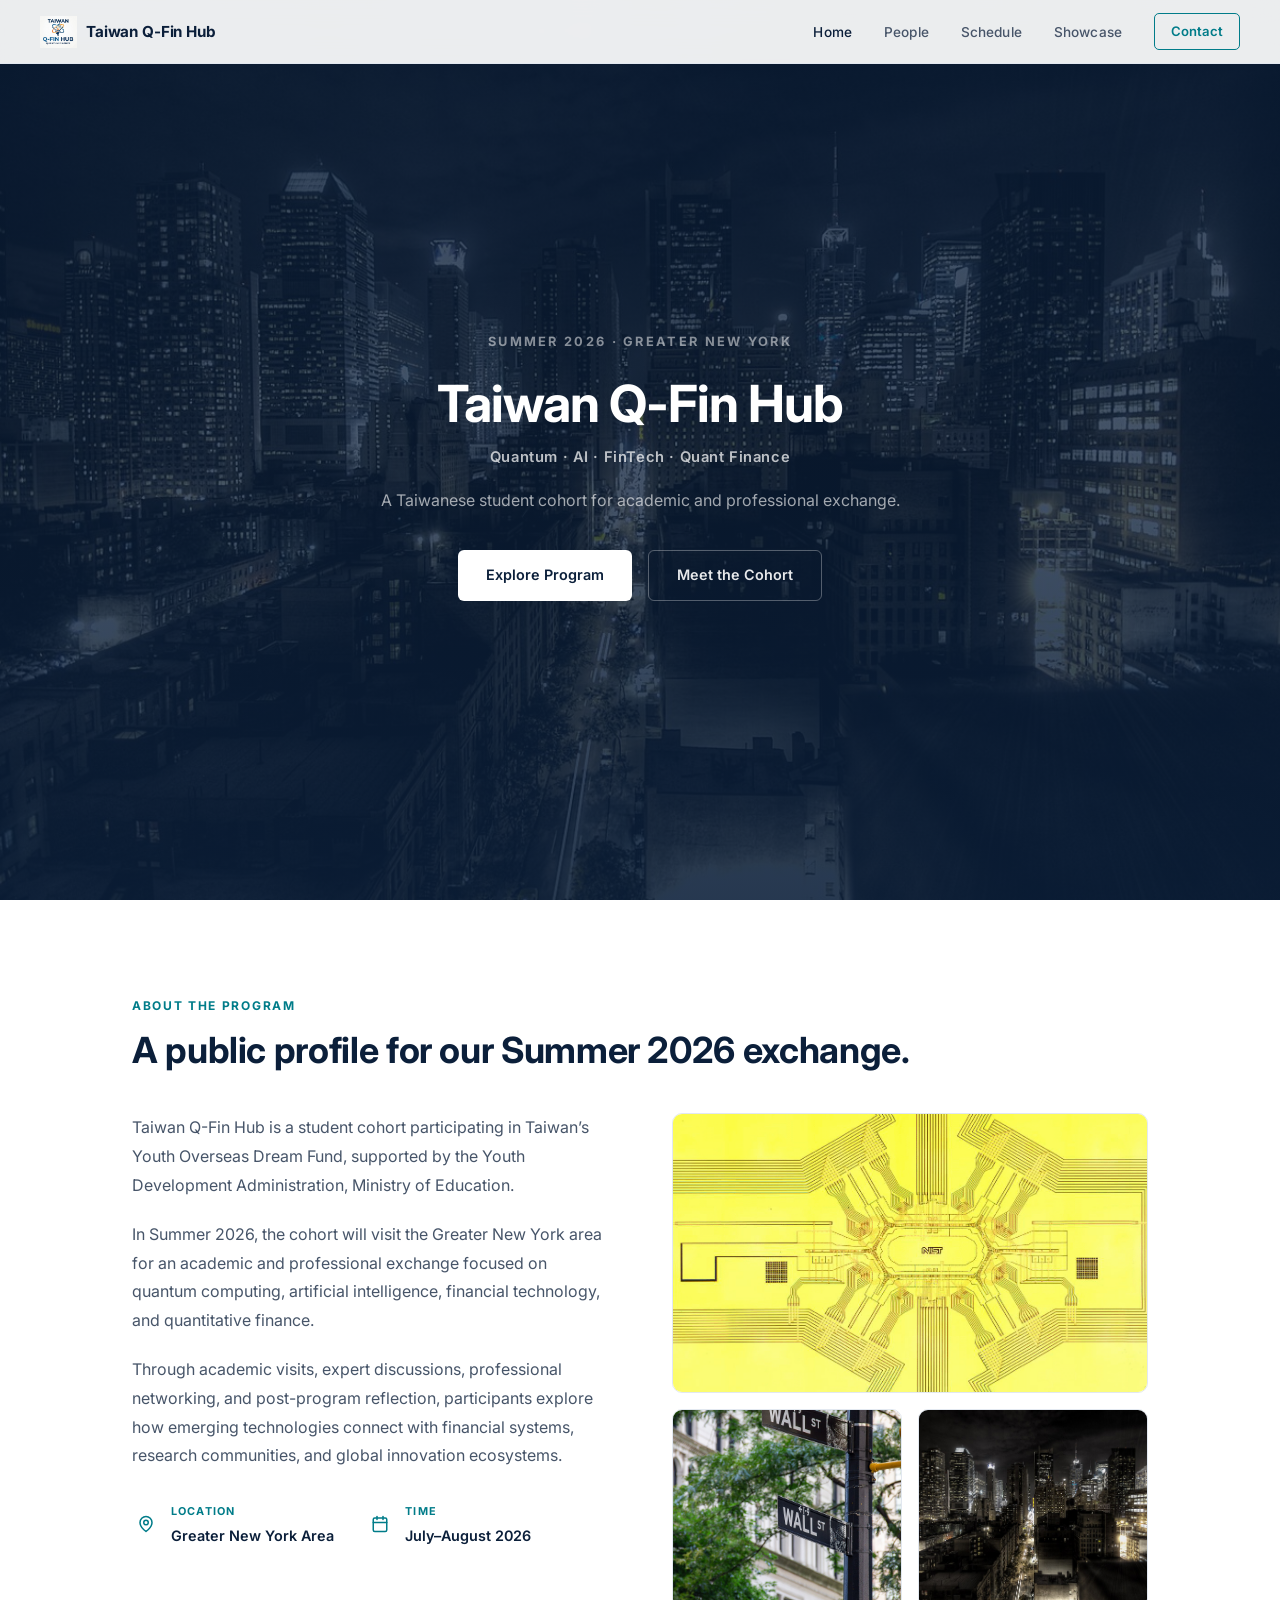
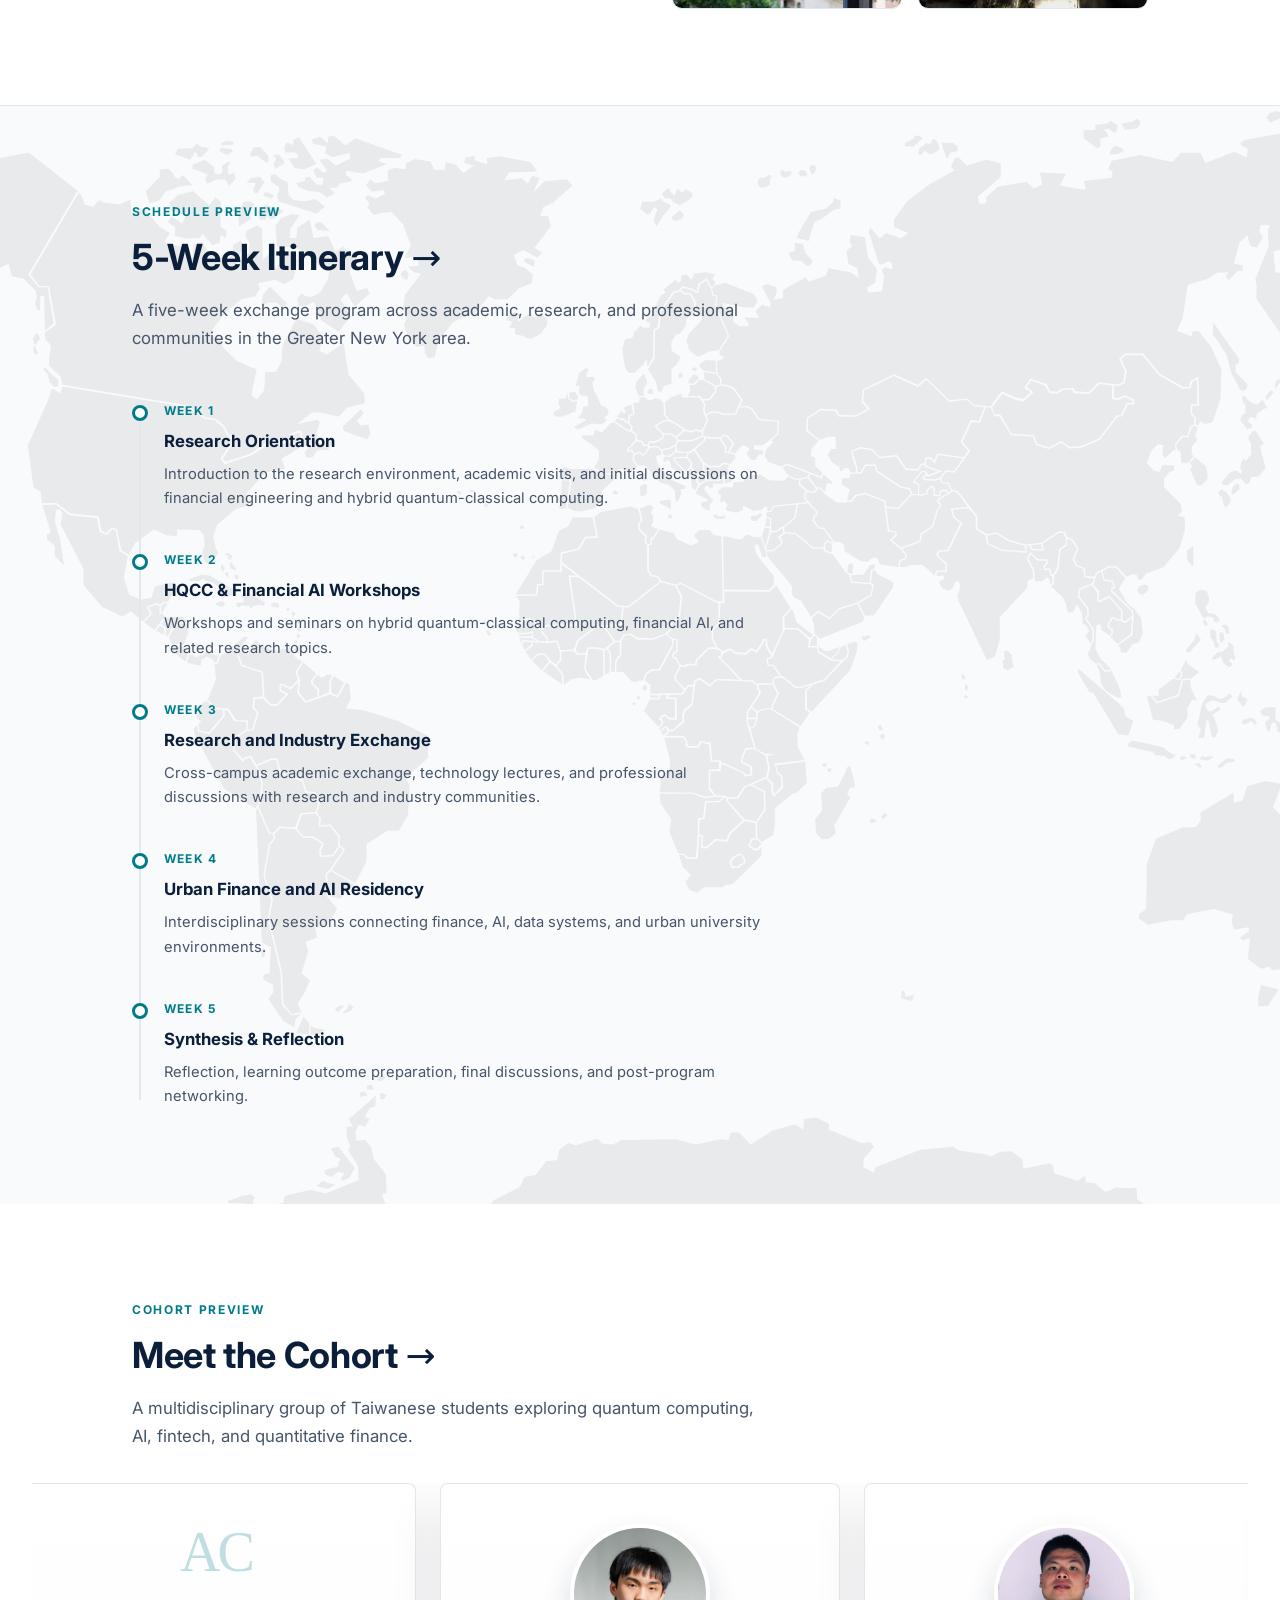
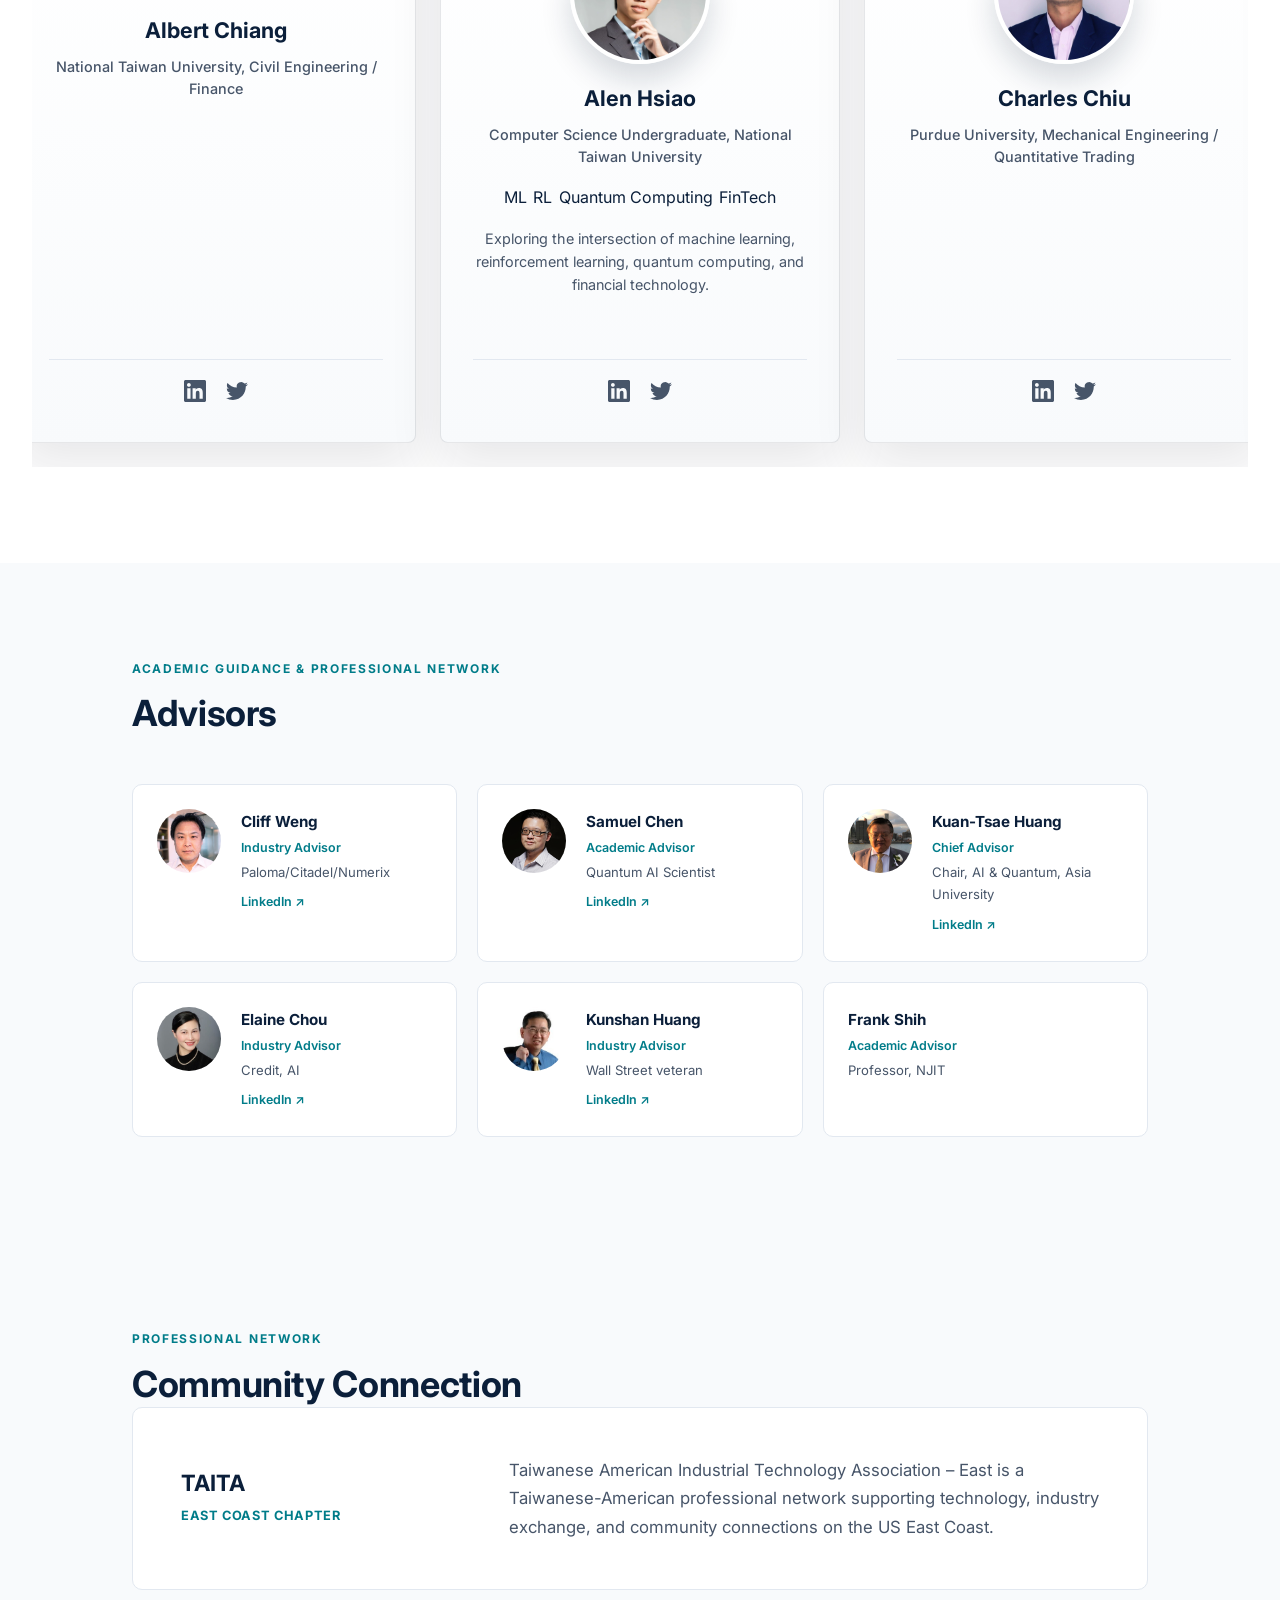
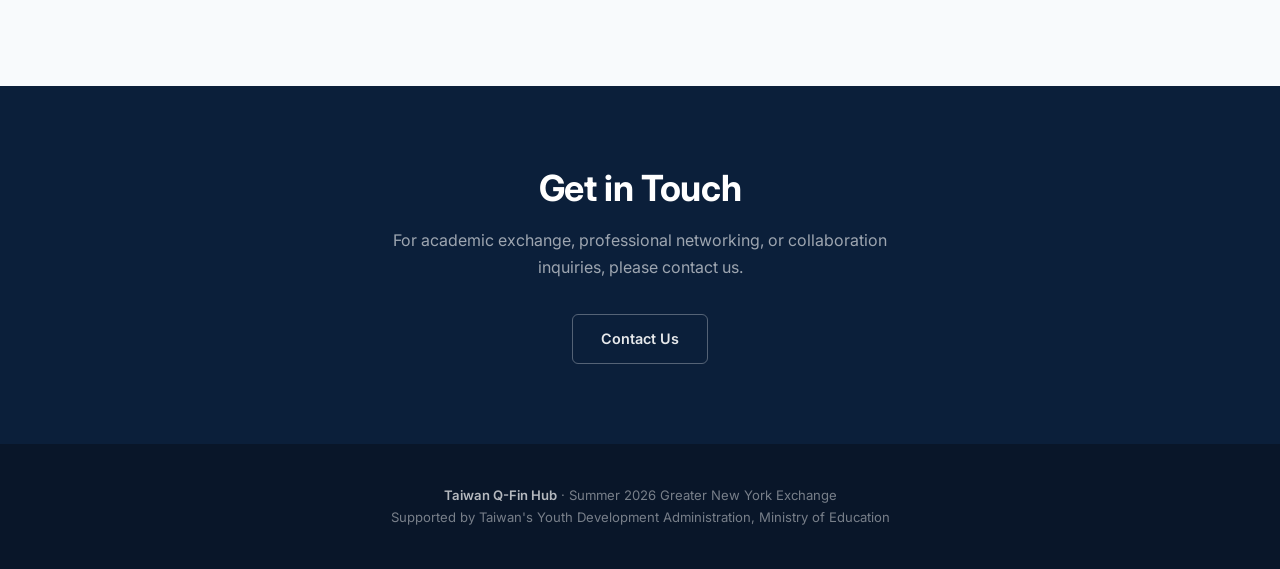
==== commit 2f787228: "Replace placeholder images with themed NYC/Wall St/Quantum photos - ny2.jpg: NYC at night HDR skylin" ====
--- a/index.html
+++ b/index.html
@@ -81,7 +81,7 @@
           </div>
         </div>
         <div class="about-images">
-          <img src="img/ny4.jpg" alt="Roosevelt Island Tech Campus" />
+          <img src="img/ny4.jpg" alt="Quantum Computing Hardware" />
           <img src="img/NY5.jpg" alt="Wall Street Finance" />
           <img src="img/ny2.jpg" alt="Lower Manhattan skyline and Brooklyn Bridge" />
         </div>
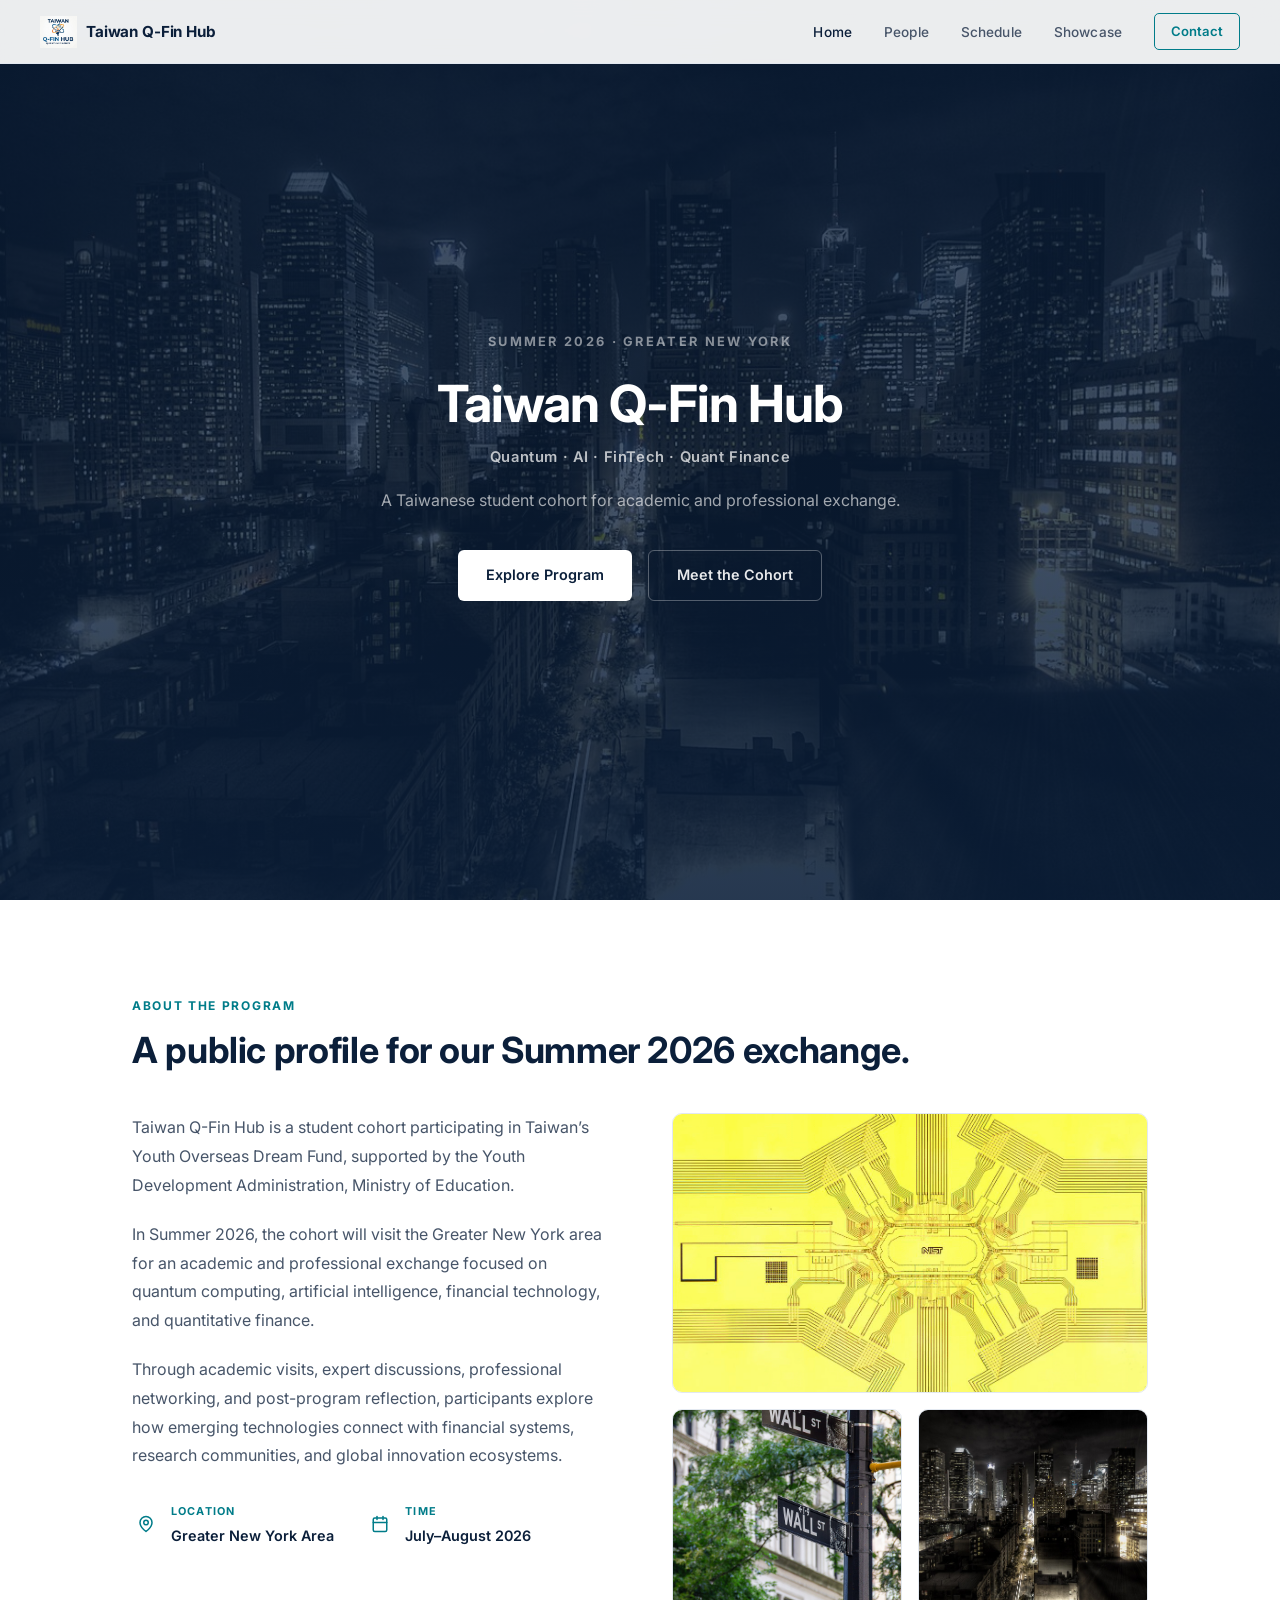
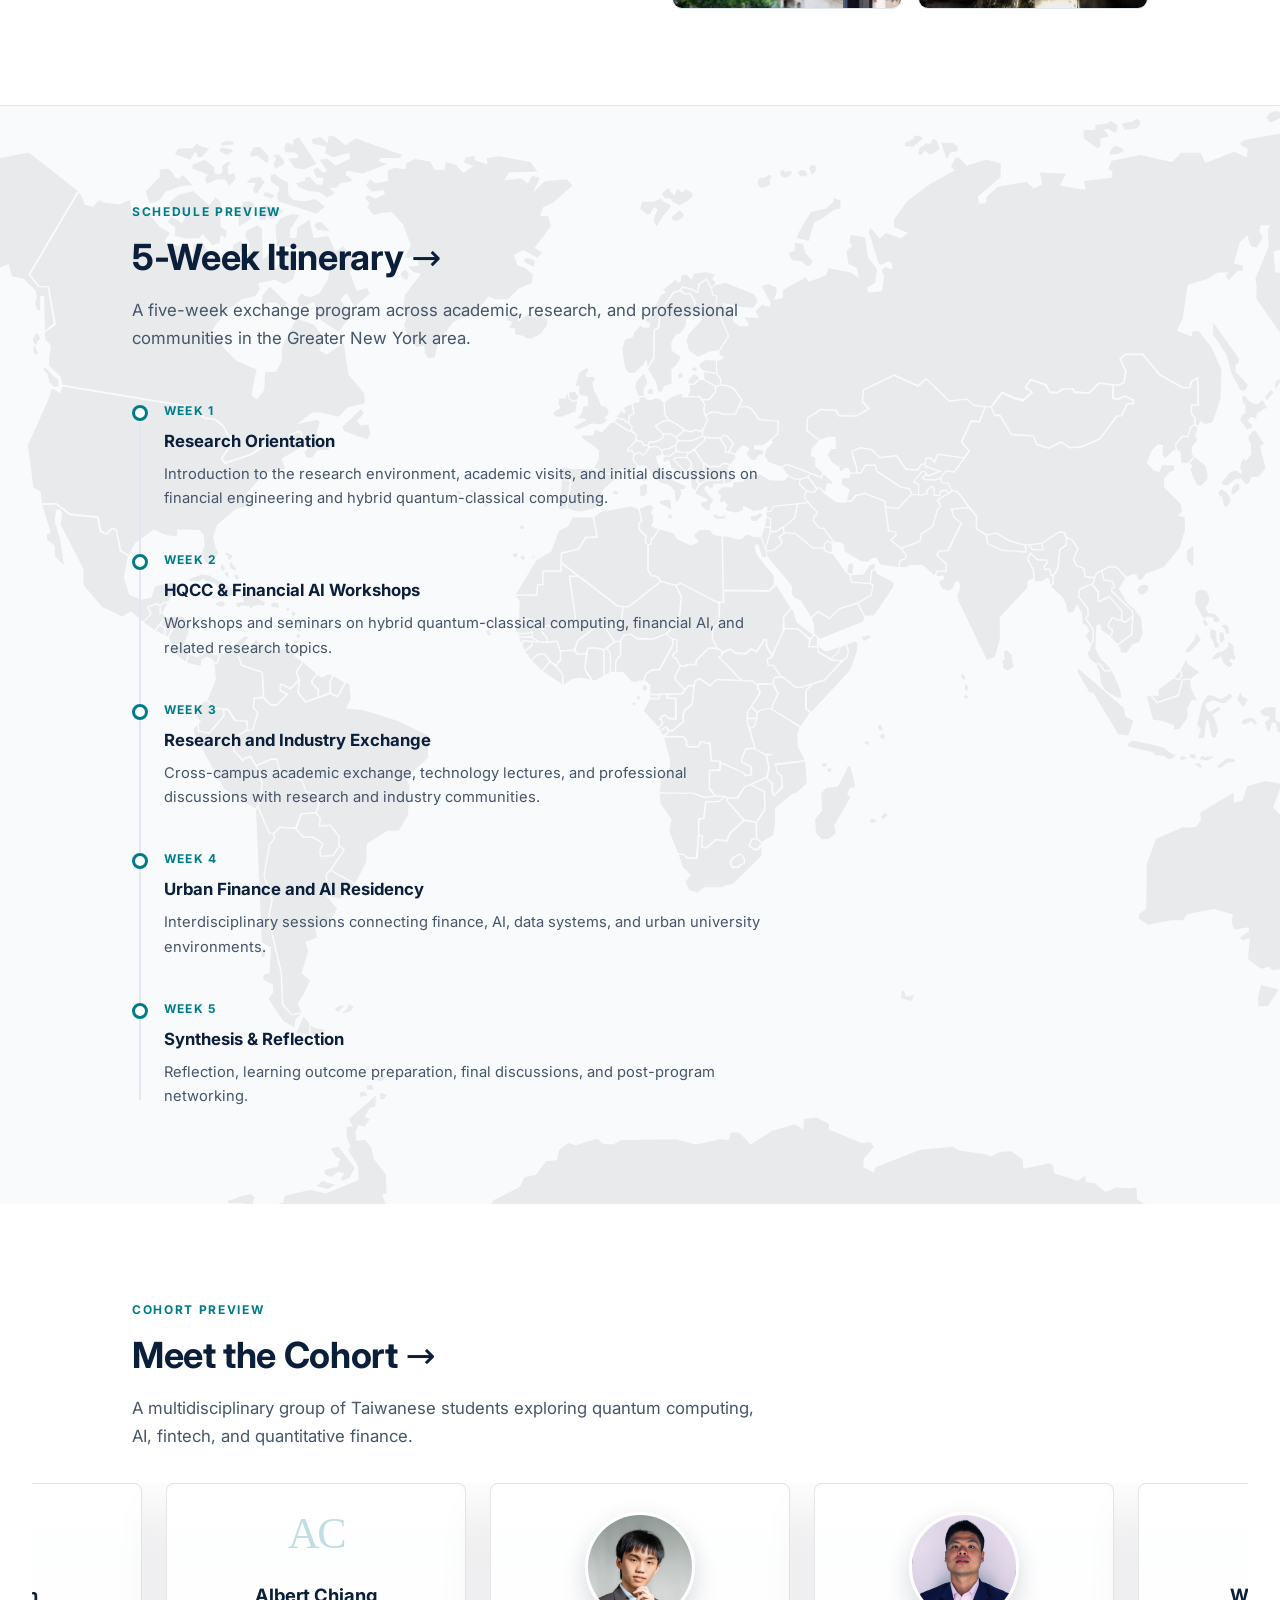
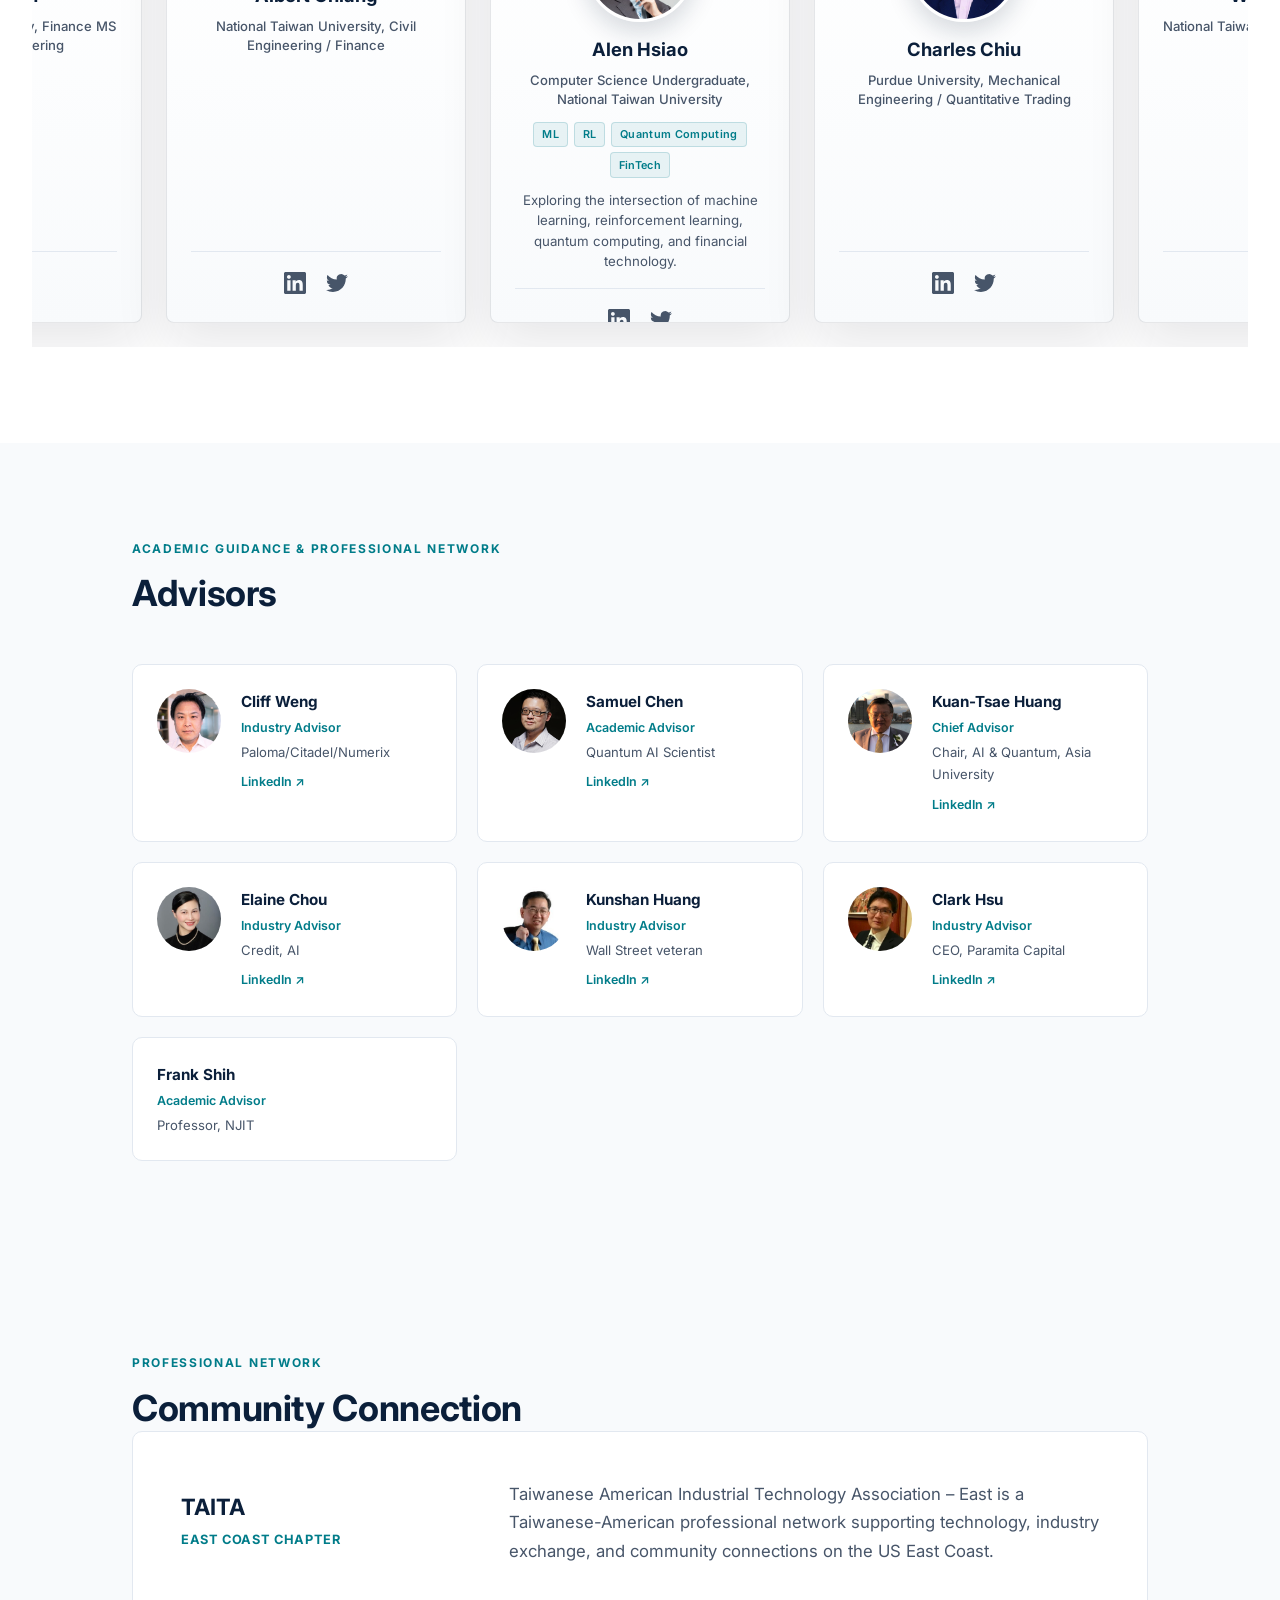
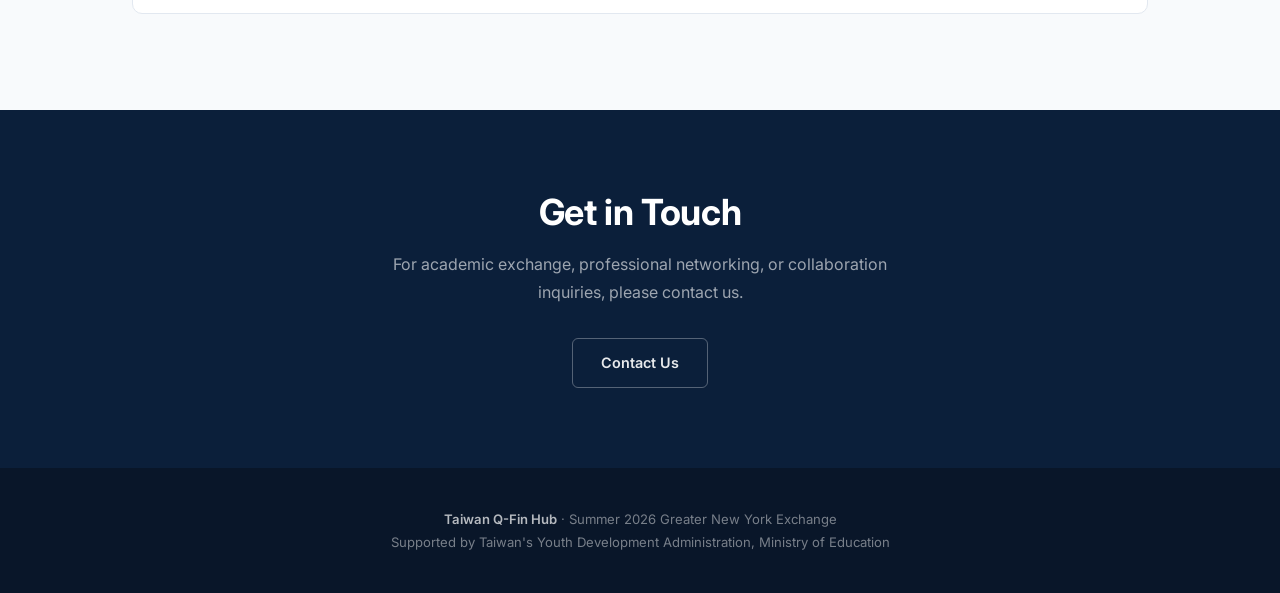
==== commit 1a5068a5: "Add Clark Hsu to homepage advisors section Was present on people.html but missing from index.html en" ====
--- a/index.html
+++ b/index.html
@@ -351,6 +351,16 @@
             <div class="advisor-role">Industry Advisor</div>
             <div class="advisor-org">Wall Street veteran</div>
             <a class="advisor-link" href="https://www.linkedin.com/in/kunshan-huang-b61172/" target="_blank" rel="noopener">LinkedIn ↗</a>
+          </div>
+        </div>
+
+        <div class="advisor-card">
+          <div class="advisor-photo"><img src="img/clarkhsu.jpg" alt="Clark Hsu" /></div>
+          <div class="advisor-info">
+            <div class="advisor-name">Clark Hsu</div>
+            <div class="advisor-role">Industry Advisor</div>
+            <div class="advisor-org">CEO, Paramita Capital</div>
+            <a class="advisor-link" href="https://www.linkedin.com/in/tradeoflife/" target="_blank" rel="noopener">LinkedIn ↗</a>
           </div>
         </div>
 
--- a/styles.css
+++ b/styles.css
@@ -544,8 +544,8 @@
   display: none;
 }
 .student-preview-card {
-  width: 400px;
-  height: 560px;
+  width: 300px;
+  height: 440px;
   flex-shrink: 0;
   background:
     linear-gradient(180deg, rgba(255,255,255,0.98) 0%, rgba(248,250,252,0.98) 100%),
@@ -568,14 +568,14 @@
 
 /* Card WITH Photo */
 .student-preview-card.has-photo .spc-photo {
-  width: 140px;
-  height: 140px;
+  width: 110px;
+  height: 110px;
   border-radius: 50%;
   overflow: hidden;
   flex-shrink: 0;
-  margin: 2.5rem auto 1rem;
-  border: 4px solid rgba(255, 255, 255, 0.86);
-  box-shadow: 0 16px 30px rgba(11, 31, 58, 0.16);
+  margin: 1.75rem auto 0.75rem;
+  border: 3px solid rgba(255, 255, 255, 0.86);
+  box-shadow: 0 10px 24px rgba(11, 31, 58, 0.16);
 }
 .student-preview-card.has-photo .spc-photo img {
   width: 100%;
@@ -584,7 +584,7 @@
 }
 .student-preview-card.has-photo .spc-body {
   flex-grow: 1;
-  padding: 0 2rem 2.5rem;
+  padding: 0 1.5rem 1.75rem;
   display: flex;
   flex-direction: column;
   align-items: center;
@@ -594,7 +594,7 @@
 /* Card WITHOUT Photo */
 .student-preview-card.no-photo .spc-body {
   height: 100%;
-  padding: 2.5rem 2rem;
+  padding: 1.75rem 1.5rem;
   display: flex;
   flex-direction: column;
   align-items: center;
@@ -602,41 +602,52 @@
 }
 .spc-monogram {
   font-family: "Times New Roman", Times, serif;
-  font-size: 3.5rem;
+  font-size: 2.75rem;
   font-weight: 300;
   color: var(--teal);
   opacity: 0.24;
   line-height: 1;
-  margin-bottom: 2rem;
+  margin-bottom: 1.5rem;
   letter-spacing: -0.05em;
 }
 
 /* Internal text elements */
 .spc-name {
-  font-size: 1.35rem;
-  font-weight: 700;
-  margin-bottom: 0.5rem;
+  font-size: 1.15rem;
+  font-weight: 700;
+  margin-bottom: 0.4rem;
 }
 .spc-role {
-  font-size: 0.9rem;
+  font-size: 0.82rem;
   color: var(--text-muted);
   font-weight: 500;
-  margin-bottom: 1rem;
-  line-height: 1.5;
+  margin-bottom: 0.75rem;
+  line-height: 1.45;
 }
 .spc-tags {
   display: flex;
   flex-wrap: wrap;
   justify-content: center;
-  gap: 0.4rem;
+  gap: 0.35rem;
+  margin-bottom: 0.75rem;
+}
+.spc-bio {
+  font-size: 0.83rem;
+  line-height: 1.55;
+  color: var(--text-muted);
   margin-bottom: 1rem;
-}
-.spc-bio {
-  font-size: 0.9rem;
-  line-height: 1.6;
-  color: var(--text-muted);
-  margin-bottom: 1.5rem;
   flex-grow: 1;
+}
+.tag {
+  display: inline-block;
+  font-size: 0.68rem;
+  font-weight: 600;
+  letter-spacing: 0.03em;
+  color: var(--teal);
+  background: var(--teal-soft);
+  border: 1px solid rgba(0, 124, 137, 0.18);
+  border-radius: 4px;
+  padding: 0.15rem 0.5rem;
 }
 .spc-links {
   width: 100%;
@@ -690,6 +701,17 @@
 
 .cohort-action {
   padding: 0 2rem 0;
+}
+
+/* Grid layout for student-preview-cards on the people page */
+.students-card-grid {
+  display: flex;
+  flex-wrap: wrap;
+  gap: 1.5rem;
+  margin-top: 3rem;
+}
+.students-card-grid .student-preview-card {
+  scroll-snap-align: none;
 }
 
 /* ── People Page: Student Profile Cards ── */
@@ -1215,7 +1237,7 @@
     grid-template-columns: 1fr;
   }
   .student-preview-card {
-    width: 320px;
+    width: 270px;
   }
   .student-profile-card {
     grid-template-columns: 1fr;
@@ -1233,11 +1255,14 @@
   .students-simple-grid {
     grid-template-columns: 1fr;
   }
+  .students-card-grid {
+    justify-content: center;
+  }
 }
 
 @media (max-width: 480px) {
   .student-preview-card {
-    width: 290px;
+    width: 260px;
   }
   .gallery-grid {
     grid-template-columns: 1fr;
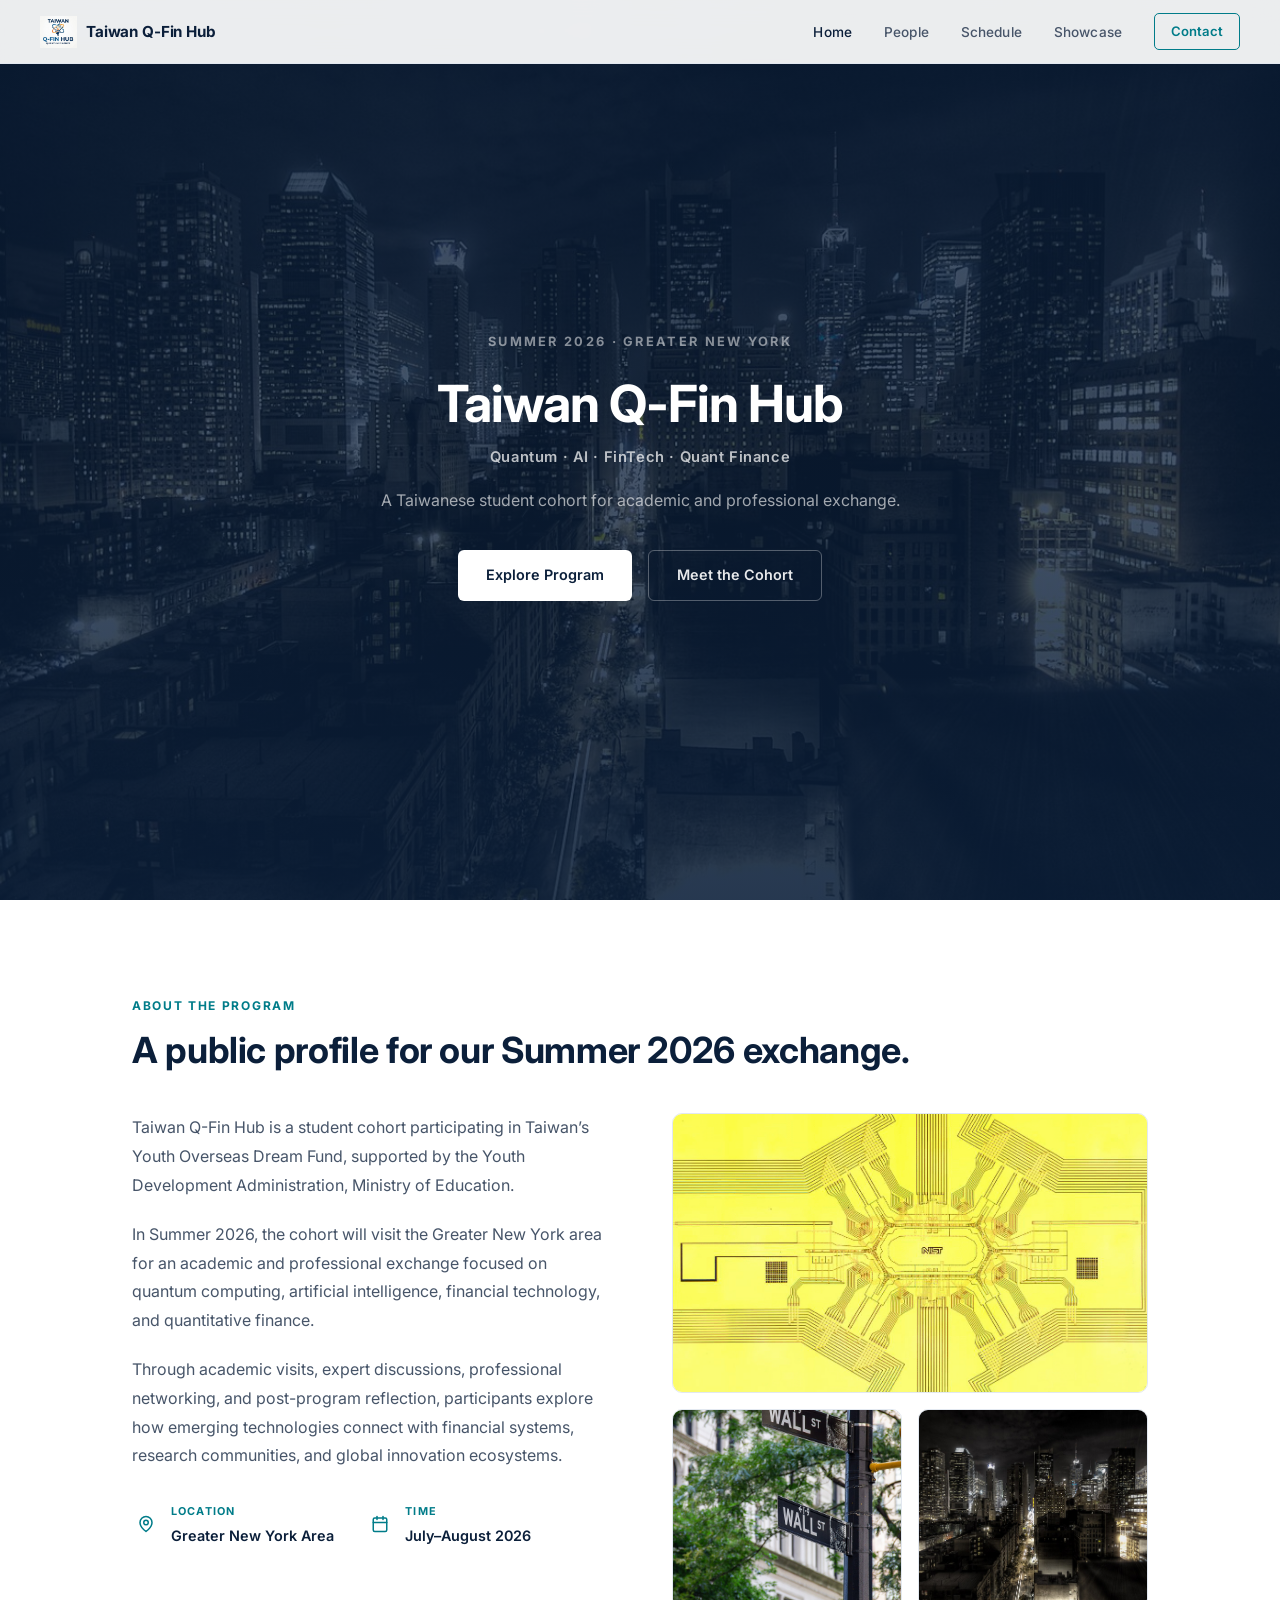
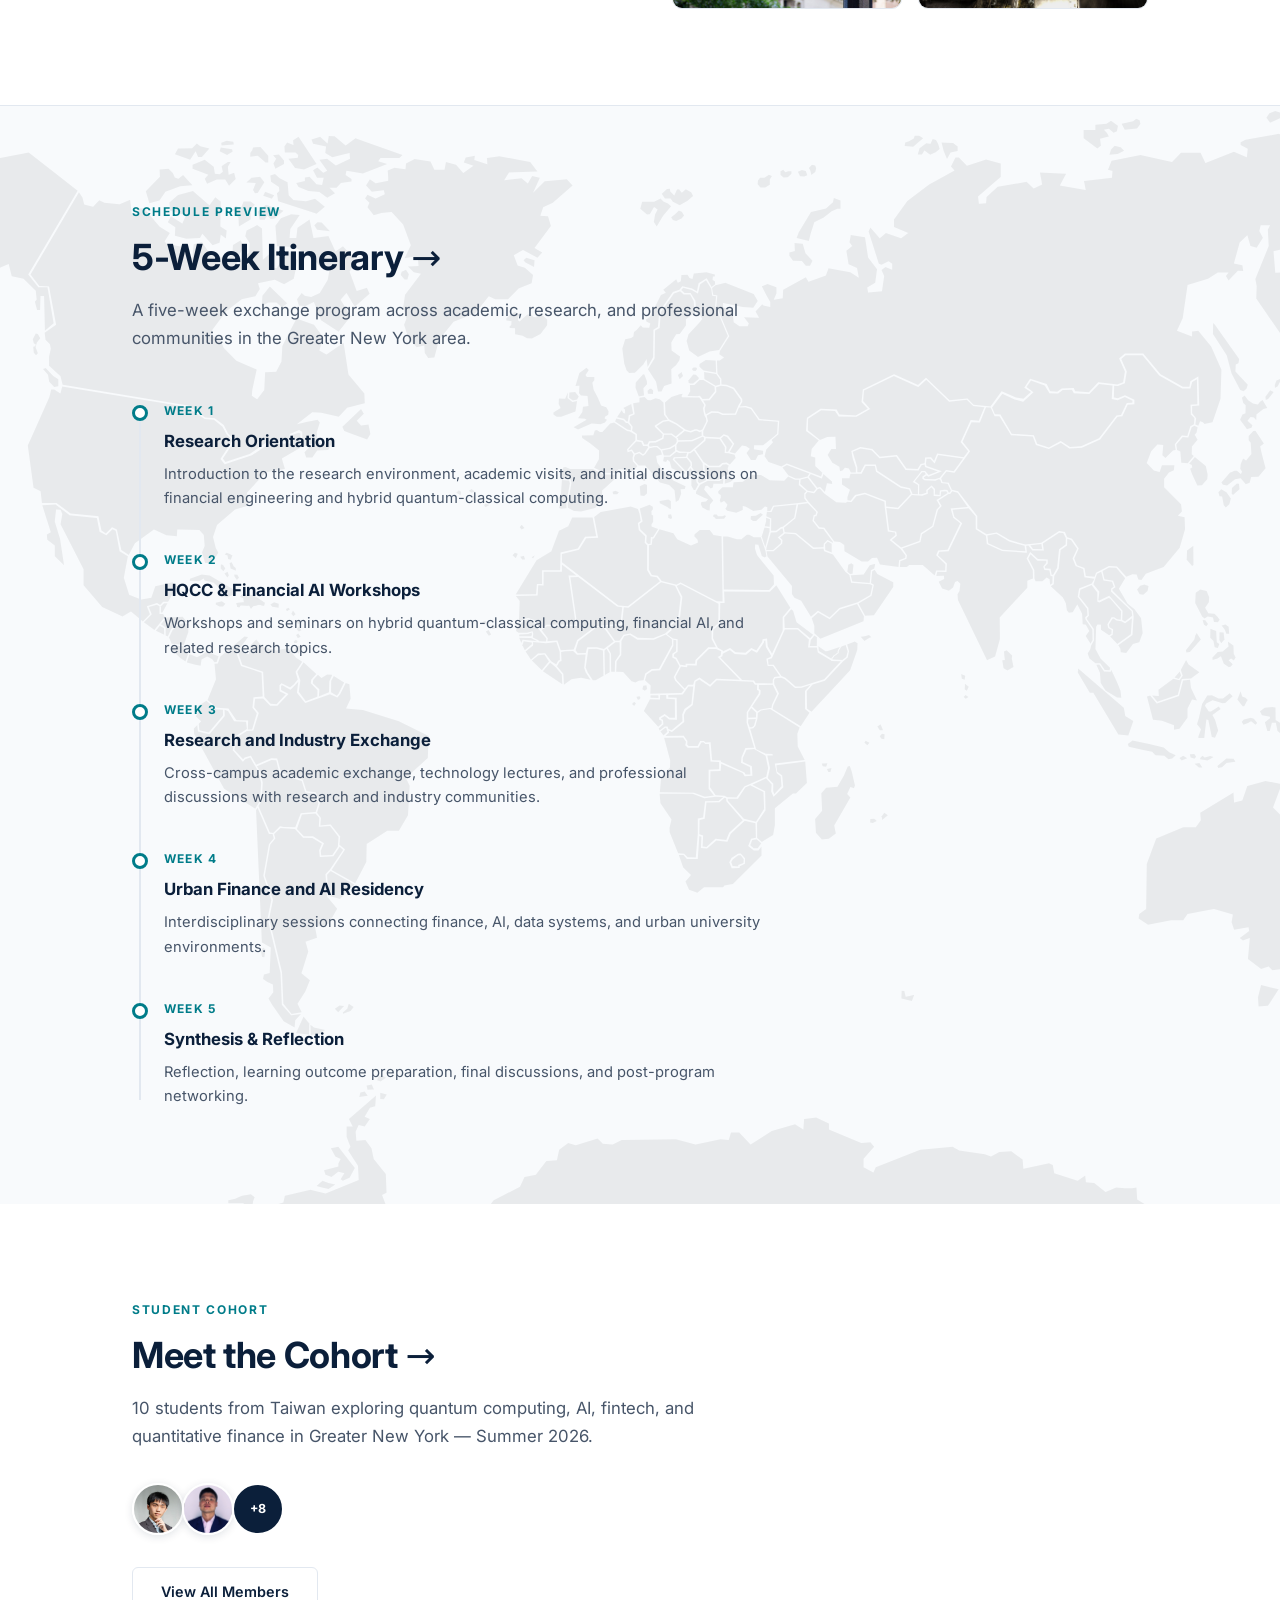
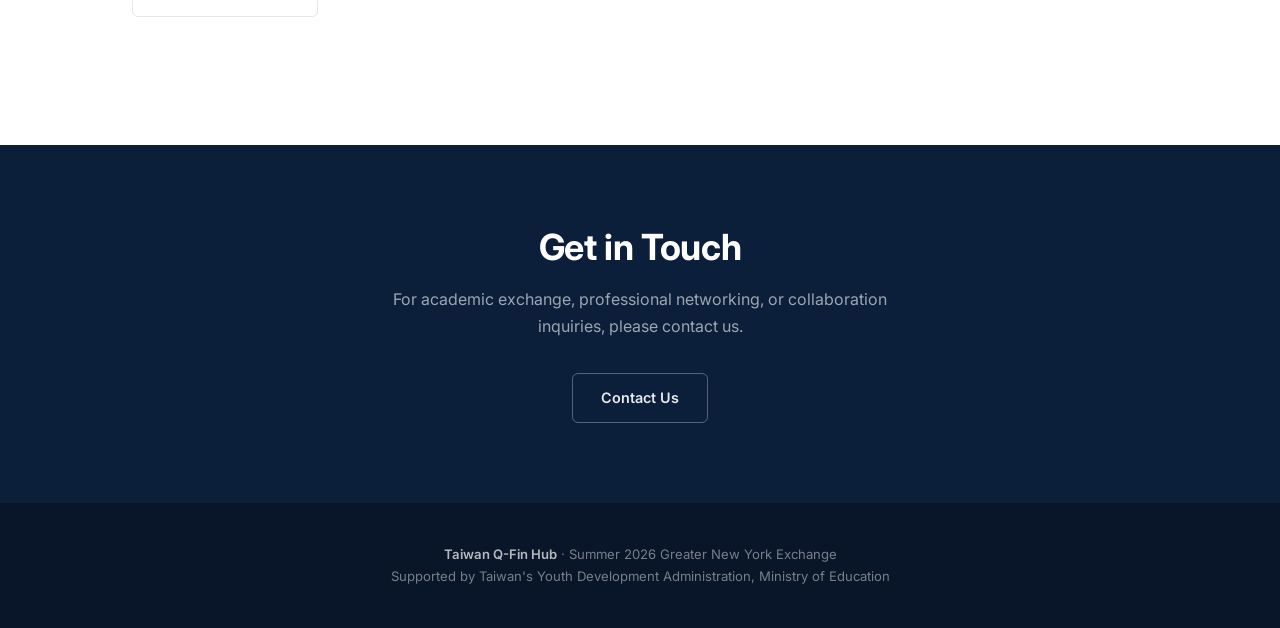
==== commit c8d6094d: "Consolidate cohort and advisor sections — people.html is now canonical - Remove full advisors grid a" ====
--- a/index.html
+++ b/index.html
@@ -140,259 +140,25 @@
     </div>
   </section>
 
-  <!-- ══════════════════════════════════════════════════════
-       Section 6: Meet the Cohort Preview (Carousel)
-       ══════════════════════════════════════════════════════ -->
+  <!-- ════════════════════════════════════════════════════════
+       Section 6: Student Cohort & Advisors (see people.html)
+       ════════════════════════════════════════════════════════ -->
   <section class="cohort-section" id="cohort">
     <div class="container">
-      <div class="section-label">Cohort Preview</div>
+      <div class="section-label">Student Cohort</div>
       <h2 class="section-title"><a href="people.html">Meet the Cohort <span>&rarr;</span></a></h2>
-      <p class="section-subtitle">A multidisciplinary group of Taiwanese students exploring quantum computing, AI, fintech, and quantitative finance.</p>
-    </div>
-
-    <div class="carousel-wrapper">
-      <div class="carousel-track" id="cohort-track">
-
-        <!-- Albert Chiang (Last person placed first to create loop centering) -->
-        <div class="student-preview-card no-photo">
-          <div class="spc-body">
-            <div class="spc-monogram">AC</div>
-            <div class="spc-name">Albert Chiang</div>
-            <div class="spc-role">National Taiwan University, Civil Engineering / Finance</div>
-            <div class="spc-links">
-              <a href="#" target="_blank" rel="noopener" aria-label="LinkedIn"><svg viewBox="0 0 24 24"><path d="M20.447 20.452h-3.554v-5.569c0-1.328-.027-3.037-1.852-3.037-1.853 0-2.136 1.445-2.136 2.939v5.667H9.351V9h3.414v1.561h.046c.477-.9 1.637-1.85 3.37-1.85 3.601 0 4.267 2.37 4.267 5.455v6.286zM5.337 7.433c-1.144 0-2.063-.926-2.063-2.065 0-1.138.92-2.063 2.063-2.063 1.14 0 2.064.925 2.064 2.063 0 1.139-.925 2.065-2.064 2.065zm1.782 13.019H3.555V9h3.564v11.452zM22.225 0H1.771C.792 0 0 .774 0 1.729v20.542C0 23.227.792 24 1.771 24h20.451C23.2 24 24 23.227 24 22.271V1.729C24 .774 23.2 0 22.222 0h.003z"/></svg></a>
-              <a href="#" target="_blank" rel="noopener" aria-label="Twitter"><svg viewBox="0 0 24 24"><path d="M23.953 4.57a10 10 0 01-2.825.775 4.958 4.958 0 002.163-2.723c-.951.555-2.005.959-3.127 1.184a4.92 4.92 0 00-8.384 4.482C7.69 8.095 4.067 6.13 1.64 3.162a4.822 4.822 0 00-.666 2.475c0 1.71.87 3.213 2.188 4.096a4.904 4.904 0 01-2.228-.616v.06a4.923 4.923 0 003.946 4.827 4.996 4.996 0 01-2.212.085 4.936 4.936 0 004.604 3.417 9.867 9.867 0 01-6.102 2.105c-.39 0-.779-.023-1.17-.067a13.995 13.995 0 007.557 2.209c9.053 0 13.998-7.496 13.998-13.985 0-.21 0-.42-.015-.63A9.935 9.935 0 0024 4.59z"/></svg></a>
-            </div>
-          </div>
-        </div>
-
-        <!-- Alen Hsiao (Centered target) -->
-        <div class="student-preview-card has-photo" id="center-student">
-          <div class="spc-photo"><img src="img/Hsiao, Wei-Lun.jpg" alt="Alen Hsiao" /></div>
-          <div class="spc-body">
-            <div class="spc-name">Alen Hsiao</div>
-            <div class="spc-role">Computer Science Undergraduate, National Taiwan University</div>
-            <div class="spc-tags">
-              <span class="tag">ML</span>
-              <span class="tag">RL</span>
-              <span class="tag">Quantum Computing</span>
-              <span class="tag">FinTech</span>
-            </div>
-            <div class="spc-bio">Exploring the intersection of machine learning, reinforcement learning, quantum computing, and financial technology.</div>
-            <div class="spc-links">
-              <a href="https://www.linkedin.com/in/alen-hsiao/" target="_blank" rel="noopener" aria-label="LinkedIn"><svg viewBox="0 0 24 24"><path d="M20.447 20.452h-3.554v-5.569c0-1.328-.027-3.037-1.852-3.037-1.853 0-2.136 1.445-2.136 2.939v5.667H9.351V9h3.414v1.561h.046c.477-.9 1.637-1.85 3.37-1.85 3.601 0 4.267 2.37 4.267 5.455v6.286zM5.337 7.433c-1.144 0-2.063-.926-2.063-2.065 0-1.138.92-2.063 2.063-2.063 1.14 0 2.064.925 2.064 2.063 0 1.139-.925 2.065-2.064 2.065zm1.782 13.019H3.555V9h3.564v11.452zM22.225 0H1.771C.792 0 0 .774 0 1.729v20.542C0 23.227.792 24 1.771 24h20.451C23.2 24 24 23.227 24 22.271V1.729C24 .774 23.2 0 22.222 0h.003z"/></svg></a>
-              <a href="#" target="_blank" rel="noopener" aria-label="Twitter"><svg viewBox="0 0 24 24"><path d="M23.953 4.57a10 10 0 01-2.825.775 4.958 4.958 0 002.163-2.723c-.951.555-2.005.959-3.127 1.184a4.92 4.92 0 00-8.384 4.482C7.69 8.095 4.067 6.13 1.64 3.162a4.822 4.822 0 00-.666 2.475c0 1.71.87 3.213 2.188 4.096a4.904 4.904 0 01-2.228-.616v.06a4.923 4.923 0 003.946 4.827 4.996 4.996 0 01-2.212.085 4.936 4.936 0 004.604 3.417 9.867 9.867 0 01-6.102 2.105c-.39 0-.779-.023-1.17-.067a13.995 13.995 0 007.557 2.209c9.053 0 13.998-7.496 13.998-13.985 0-.21 0-.42-.015-.63A9.935 9.935 0 0024 4.59z"/></svg></a>
-            </div>
-          </div>
-        </div>
-
-        <!-- Charles Chiu -->
-        <div class="student-preview-card has-photo">
-          <div class="spc-photo"><img src="img/CharlesChiu.jpg" alt="Charles Chiu" /></div>
-          <div class="spc-body">
-            <div class="spc-name">Charles Chiu</div>
-            <div class="spc-role">Purdue University, Mechanical Engineering / Quantitative Trading</div>
-            <div class="spc-links">
-              <a href="https://www.linkedin.com/in/charles-chiu-a601b9210/" target="_blank" rel="noopener" aria-label="LinkedIn"><svg viewBox="0 0 24 24"><path d="M20.447 20.452h-3.554v-5.569c0-1.328-.027-3.037-1.852-3.037-1.853 0-2.136 1.445-2.136 2.939v5.667H9.351V9h3.414v1.561h.046c.477-.9 1.637-1.85 3.37-1.85 3.601 0 4.267 2.37 4.267 5.455v6.286zM5.337 7.433c-1.144 0-2.063-.926-2.063-2.065 0-1.138.92-2.063 2.063-2.063 1.14 0 2.064.925 2.064 2.063 0 1.139-.925 2.065-2.064 2.065zm1.782 13.019H3.555V9h3.564v11.452zM22.225 0H1.771C.792 0 0 .774 0 1.729v20.542C0 23.227.792 24 1.771 24h20.451C23.2 24 24 23.227 24 22.271V1.729C24 .774 23.2 0 22.222 0h.003z"/></svg></a>
-              <a href="#" target="_blank" rel="noopener" aria-label="Twitter"><svg viewBox="0 0 24 24"><path d="M23.953 4.57a10 10 0 01-2.825.775 4.958 4.958 0 002.163-2.723c-.951.555-2.005.959-3.127 1.184a4.92 4.92 0 00-8.384 4.482C7.69 8.095 4.067 6.13 1.64 3.162a4.822 4.822 0 00-.666 2.475c0 1.71.87 3.213 2.188 4.096a4.904 4.904 0 01-2.228-.616v.06a4.923 4.923 0 003.946 4.827 4.996 4.996 0 01-2.212.085 4.936 4.936 0 004.604 3.417 9.867 9.867 0 01-6.102 2.105c-.39 0-.779-.023-1.17-.067a13.995 13.995 0 007.557 2.209c9.053 0 13.998-7.496 13.998-13.985 0-.21 0-.42-.015-.63A9.935 9.935 0 0024 4.59z"/></svg></a>
-            </div>
-          </div>
-        </div>
-
-        <!-- Wayne Hsieh -->
-        <div class="student-preview-card no-photo">
-          <div class="spc-body">
-            <div class="spc-monogram">WH</div>
-            <div class="spc-name">Wayne Hsieh</div>
-            <div class="spc-role">National Taiwan University, International Business</div>
-            <div class="spc-links">
-              <a href="#" target="_blank" rel="noopener" aria-label="LinkedIn"><svg viewBox="0 0 24 24"><path d="M20.447 20.452h-3.554v-5.569c0-1.328-.027-3.037-1.852-3.037-1.853 0-2.136 1.445-2.136 2.939v5.667H9.351V9h3.414v1.561h.046c.477-.9 1.637-1.85 3.37-1.85 3.601 0 4.267 2.37 4.267 5.455v6.286zM5.337 7.433c-1.144 0-2.063-.926-2.063-2.065 0-1.138.92-2.063 2.063-2.063 1.14 0 2.064.925 2.064 2.063 0 1.139-.925 2.065-2.064 2.065zm1.782 13.019H3.555V9h3.564v11.452zM22.225 0H1.771C.792 0 0 .774 0 1.729v20.542C0 23.227.792 24 1.771 24h20.451C23.2 24 24 23.227 24 22.271V1.729C24 .774 23.2 0 22.222 0h.003z"/></svg></a>
-              <a href="#" target="_blank" rel="noopener" aria-label="Twitter"><svg viewBox="0 0 24 24"><path d="M23.953 4.57a10 10 0 01-2.825.775 4.958 4.958 0 002.163-2.723c-.951.555-2.005.959-3.127 1.184a4.92 4.92 0 00-8.384 4.482C7.69 8.095 4.067 6.13 1.64 3.162a4.822 4.822 0 00-.666 2.475c0 1.71.87 3.213 2.188 4.096a4.904 4.904 0 01-2.228-.616v.06a4.923 4.923 0 003.946 4.827 4.996 4.996 0 01-2.212.085 4.936 4.936 0 004.604 3.417 9.867 9.867 0 01-6.102 2.105c-.39 0-.779-.023-1.17-.067a13.995 13.995 0 007.557 2.209c9.053 0 13.998-7.496 13.998-13.985 0-.21 0-.42-.015-.63A9.935 9.935 0 0024 4.59z"/></svg></a>
-            </div>
-          </div>
-        </div>
-
-        <!-- Jack Huang -->
-        <div class="student-preview-card no-photo">
-          <div class="spc-body">
-            <div class="spc-monogram">JH</div>
-            <div class="spc-name">Jack Huang</div>
-            <div class="spc-role">National Taiwan University, International Political Economy / KGI Securities Investment Advisory</div>
-            <div class="spc-links">
-              <a href="#" target="_blank" rel="noopener" aria-label="LinkedIn"><svg viewBox="0 0 24 24"><path d="M20.447 20.452h-3.554v-5.569c0-1.328-.027-3.037-1.852-3.037-1.853 0-2.136 1.445-2.136 2.939v5.667H9.351V9h3.414v1.561h.046c.477-.9 1.637-1.85 3.37-1.85 3.601 0 4.267 2.37 4.267 5.455v6.286zM5.337 7.433c-1.144 0-2.063-.926-2.063-2.065 0-1.138.92-2.063 2.063-2.063 1.14 0 2.064.925 2.064 2.063 0 1.139-.925 2.065-2.064 2.065zm1.782 13.019H3.555V9h3.564v11.452zM22.225 0H1.771C.792 0 0 .774 0 1.729v20.542C0 23.227.792 24 1.771 24h20.451C23.2 24 24 23.227 24 22.271V1.729C24 .774 23.2 0 22.222 0h.003z"/></svg></a>
-              <a href="#" target="_blank" rel="noopener" aria-label="Twitter"><svg viewBox="0 0 24 24"><path d="M23.953 4.57a10 10 0 01-2.825.775 4.958 4.958 0 002.163-2.723c-.951.555-2.005.959-3.127 1.184a4.92 4.92 0 00-8.384 4.482C7.69 8.095 4.067 6.13 1.64 3.162a4.822 4.822 0 00-.666 2.475c0 1.71.87 3.213 2.188 4.096a4.904 4.904 0 01-2.228-.616v.06a4.923 4.923 0 003.946 4.827 4.996 4.996 0 01-2.212.085 4.936 4.936 0 004.604 3.417 9.867 9.867 0 01-6.102 2.105c-.39 0-.779-.023-1.17-.067a13.995 13.995 0 007.557 2.209c9.053 0 13.998-7.496 13.998-13.985 0-.21 0-.42-.015-.63A9.935 9.935 0 0024 4.59z"/></svg></a>
-            </div>
-          </div>
-        </div>
-
-        <!-- Ryan Liu -->
-        <div class="student-preview-card no-photo">
-          <div class="spc-body">
-            <div class="spc-monogram">RL</div>
-            <div class="spc-name">Ryan Liu</div>
-            <div class="spc-role">National Taiwan University, Information Management</div>
-            <div class="spc-links">
-              <a href="#" target="_blank" rel="noopener" aria-label="LinkedIn"><svg viewBox="0 0 24 24"><path d="M20.447 20.452h-3.554v-5.569c0-1.328-.027-3.037-1.852-3.037-1.853 0-2.136 1.445-2.136 2.939v5.667H9.351V9h3.414v1.561h.046c.477-.9 1.637-1.85 3.37-1.85 3.601 0 4.267 2.37 4.267 5.455v6.286zM5.337 7.433c-1.144 0-2.063-.926-2.063-2.065 0-1.138.92-2.063 2.063-2.063 1.14 0 2.064.925 2.064 2.063 0 1.139-.925 2.065-2.064 2.065zm1.782 13.019H3.555V9h3.564v11.452zM22.225 0H1.771C.792 0 0 .774 0 1.729v20.542C0 23.227.792 24 1.771 24h20.451C23.2 24 24 23.227 24 22.271V1.729C24 .774 23.2 0 22.222 0h.003z"/></svg></a>
-              <a href="#" target="_blank" rel="noopener" aria-label="Twitter"><svg viewBox="0 0 24 24"><path d="M23.953 4.57a10 10 0 01-2.825.775 4.958 4.958 0 002.163-2.723c-.951.555-2.005.959-3.127 1.184a4.92 4.92 0 00-8.384 4.482C7.69 8.095 4.067 6.13 1.64 3.162a4.822 4.822 0 00-.666 2.475c0 1.71.87 3.213 2.188 4.096a4.904 4.904 0 01-2.228-.616v.06a4.923 4.923 0 003.946 4.827 4.996 4.996 0 01-2.212.085 4.936 4.936 0 004.604 3.417 9.867 9.867 0 01-6.102 2.105c-.39 0-.779-.023-1.17-.067a13.995 13.995 0 007.557 2.209c9.053 0 13.998-7.496 13.998-13.985 0-.21 0-.42-.015-.63A9.935 9.935 0 0024 4.59z"/></svg></a>
-            </div>
-          </div>
-        </div>
-
-        <!-- Zack Chiu -->
-        <div class="student-preview-card no-photo">
-          <div class="spc-body">
-            <div class="spc-monogram">ZC</div>
-            <div class="spc-name">Zack Chiu</div>
-            <div class="spc-role">National Cheng Kung University, Physics</div>
-            <div class="spc-links">
-              <a href="#" target="_blank" rel="noopener" aria-label="LinkedIn"><svg viewBox="0 0 24 24"><path d="M20.447 20.452h-3.554v-5.569c0-1.328-.027-3.037-1.852-3.037-1.853 0-2.136 1.445-2.136 2.939v5.667H9.351V9h3.414v1.561h.046c.477-.9 1.637-1.85 3.37-1.85 3.601 0 4.267 2.37 4.267 5.455v6.286zM5.337 7.433c-1.144 0-2.063-.926-2.063-2.065 0-1.138.92-2.063 2.063-2.063 1.14 0 2.064.925 2.064 2.063 0 1.139-.925 2.065-2.064 2.065zm1.782 13.019H3.555V9h3.564v11.452zM22.225 0H1.771C.792 0 0 .774 0 1.729v20.542C0 23.227.792 24 1.771 24h20.451C23.2 24 24 23.227 24 22.271V1.729C24 .774 23.2 0 22.222 0h.003z"/></svg></a>
-              <a href="#" target="_blank" rel="noopener" aria-label="Twitter"><svg viewBox="0 0 24 24"><path d="M23.953 4.57a10 10 0 01-2.825.775 4.958 4.958 0 002.163-2.723c-.951.555-2.005.959-3.127 1.184a4.92 4.92 0 00-8.384 4.482C7.69 8.095 4.067 6.13 1.64 3.162a4.822 4.822 0 00-.666 2.475c0 1.71.87 3.213 2.188 4.096a4.904 4.904 0 01-2.228-.616v.06a4.923 4.923 0 003.946 4.827 4.996 4.996 0 01-2.212.085 4.936 4.936 0 004.604 3.417 9.867 9.867 0 01-6.102 2.105c-.39 0-.779-.023-1.17-.067a13.995 13.995 0 007.557 2.209c9.053 0 13.998-7.496 13.998-13.985 0-.21 0-.42-.015-.63A9.935 9.935 0 0024 4.59z"/></svg></a>
-            </div>
-          </div>
-        </div>
-
-        <!-- Oliver Lin -->
-        <div class="student-preview-card no-photo">
-          <div class="spc-body">
-            <div class="spc-monogram">OL</div>
-            <div class="spc-name">Oliver Lin</div>
-            <div class="spc-role">National Taiwan University, Computer Science MS</div>
-            <div class="spc-links">
-              <a href="#" target="_blank" rel="noopener" aria-label="LinkedIn"><svg viewBox="0 0 24 24"><path d="M20.447 20.452h-3.554v-5.569c0-1.328-.027-3.037-1.852-3.037-1.853 0-2.136 1.445-2.136 2.939v5.667H9.351V9h3.414v1.561h.046c.477-.9 1.637-1.85 3.37-1.85 3.601 0 4.267 2.37 4.267 5.455v6.286zM5.337 7.433c-1.144 0-2.063-.926-2.063-2.065 0-1.138.92-2.063 2.063-2.063 1.14 0 2.064.925 2.064 2.063 0 1.139-.925 2.065-2.064 2.065zm1.782 13.019H3.555V9h3.564v11.452zM22.225 0H1.771C.792 0 0 .774 0 1.729v20.542C0 23.227.792 24 1.771 24h20.451C23.2 24 24 23.227 24 22.271V1.729C24 .774 23.2 0 22.222 0h.003z"/></svg></a>
-              <a href="#" target="_blank" rel="noopener" aria-label="Twitter"><svg viewBox="0 0 24 24"><path d="M23.953 4.57a10 10 0 01-2.825.775 4.958 4.958 0 002.163-2.723c-.951.555-2.005.959-3.127 1.184a4.92 4.92 0 00-8.384 4.482C7.69 8.095 4.067 6.13 1.64 3.162a4.822 4.822 0 00-.666 2.475c0 1.71.87 3.213 2.188 4.096a4.904 4.904 0 01-2.228-.616v.06a4.923 4.923 0 003.946 4.827 4.996 4.996 0 01-2.212.085 4.936 4.936 0 004.604 3.417 9.867 9.867 0 01-6.102 2.105c-.39 0-.779-.023-1.17-.067a13.995 13.995 0 007.557 2.209c9.053 0 13.998-7.496 13.998-13.985 0-.21 0-.42-.015-.63A9.935 9.935 0 0024 4.59z"/></svg></a>
-            </div>
-          </div>
-        </div>
-
-        <!-- Sara Ho -->
-        <div class="student-preview-card no-photo">
-          <div class="spc-body">
-            <div class="spc-monogram">SH</div>
-            <div class="spc-name">Sara Ho</div>
-            <div class="spc-role">National Tsing Hua University, Quantitative Finance MS</div>
-            <div class="spc-links">
-              <a href="#" target="_blank" rel="noopener" aria-label="LinkedIn"><svg viewBox="0 0 24 24"><path d="M20.447 20.452h-3.554v-5.569c0-1.328-.027-3.037-1.852-3.037-1.853 0-2.136 1.445-2.136 2.939v5.667H9.351V9h3.414v1.561h.046c.477-.9 1.637-1.85 3.37-1.85 3.601 0 4.267 2.37 4.267 5.455v6.286zM5.337 7.433c-1.144 0-2.063-.926-2.063-2.065 0-1.138.92-2.063 2.063-2.063 1.14 0 2.064.925 2.064 2.063 0 1.139-.925 2.065-2.064 2.065zm1.782 13.019H3.555V9h3.564v11.452zM22.225 0H1.771C.792 0 0 .774 0 1.729v20.542C0 23.227.792 24 1.771 24h20.451C23.2 24 24 23.227 24 22.271V1.729C24 .774 23.2 0 22.222 0h.003z"/></svg></a>
-              <a href="#" target="_blank" rel="noopener" aria-label="Twitter"><svg viewBox="0 0 24 24"><path d="M23.953 4.57a10 10 0 01-2.825.775 4.958 4.958 0 002.163-2.723c-.951.555-2.005.959-3.127 1.184a4.92 4.92 0 00-8.384 4.482C7.69 8.095 4.067 6.13 1.64 3.162a4.822 4.822 0 00-.666 2.475c0 1.71.87 3.213 2.188 4.096a4.904 4.904 0 01-2.228-.616v.06a4.923 4.923 0 003.946 4.827 4.996 4.996 0 01-2.212.085 4.936 4.936 0 004.604 3.417 9.867 9.867 0 01-6.102 2.105c-.39 0-.779-.023-1.17-.067a13.995 13.995 0 007.557 2.209c9.053 0 13.998-7.496 13.998-13.985 0-.21 0-.42-.015-.63A9.935 9.935 0 0024 4.59z"/></svg></a>
-            </div>
-          </div>
-        </div>
-
-        <!-- Dennis Lin -->
-        <div class="student-preview-card no-photo">
-          <div class="spc-body">
-            <div class="spc-monogram">DL</div>
-            <div class="spc-name">Dennis Lin</div>
-            <div class="spc-role">National Taiwan University, Finance MS - Financial Engineering</div>
-            <div class="spc-links">
-              <a href="#" target="_blank" rel="noopener" aria-label="LinkedIn"><svg viewBox="0 0 24 24"><path d="M20.447 20.452h-3.554v-5.569c0-1.328-.027-3.037-1.852-3.037-1.853 0-2.136 1.445-2.136 2.939v5.667H9.351V9h3.414v1.561h.046c.477-.9 1.637-1.85 3.37-1.85 3.601 0 4.267 2.37 4.267 5.455v6.286zM5.337 7.433c-1.144 0-2.063-.926-2.063-2.065 0-1.138.92-2.063 2.063-2.063 1.14 0 2.064.925 2.064 2.063 0 1.139-.925 2.065-2.064 2.065zm1.782 13.019H3.555V9h3.564v11.452zM22.225 0H1.771C.792 0 0 .774 0 1.729v20.542C0 23.227.792 24 1.771 24h20.451C23.2 24 24 23.227 24 22.271V1.729C24 .774 23.2 0 22.222 0h.003z"/></svg></a>
-              <a href="#" target="_blank" rel="noopener" aria-label="Twitter"><svg viewBox="0 0 24 24"><path d="M23.953 4.57a10 10 0 01-2.825.775 4.958 4.958 0 002.163-2.723c-.951.555-2.005.959-3.127 1.184a4.92 4.92 0 00-8.384 4.482C7.69 8.095 4.067 6.13 1.64 3.162a4.822 4.822 0 00-.666 2.475c0 1.71.87 3.213 2.188 4.096a4.904 4.904 0 01-2.228-.616v.06a4.923 4.923 0 003.946 4.827 4.996 4.996 0 01-2.212.085 4.936 4.936 0 004.604 3.417 9.867 9.867 0 01-6.102 2.105c-.39 0-.779-.023-1.17-.067a13.995 13.995 0 007.557 2.209c9.053 0 13.998-7.496 13.998-13.985 0-.21 0-.42-.015-.63A9.935 9.935 0 0024 4.59z"/></svg></a>
-            </div>
-          </div>
-        </div>
-
-      </div>
-    </div>
-  </section>
-
-  <!-- ══════════════════════════════════════════════════════
-       Section 7: Academic Guidance & Professional Network
-       ══════════════════════════════════════════════════════ -->
-  <section class="advisors-section" id="advisors">
-    <div class="container">
-      <div class="section-label">Academic Guidance & Professional Network</div>
-      <h2 class="section-title">Advisors</h2>
-
-      <div class="advisors-grid">
-
-        <div class="advisor-card">
-          <div class="advisor-photo"><img src="img/cliffweng.jpg" alt="Cliff Weng" /></div>
-          <div class="advisor-info">
-            <div class="advisor-name">Cliff Weng</div>
-            <div class="advisor-role">Industry Advisor</div>
-            <div class="advisor-org">Paloma/Citadel/Numerix</div>
-            <a class="advisor-link" href="https://www.linkedin.com/in/cliffweng/" target="_blank" rel="noopener">LinkedIn ↗</a>
-          </div>
-        </div>
-
-        <div class="advisor-card">
-          <div class="advisor-photo"><img src="img/SamuelChen.jpg" alt="Samuel Chen" /></div>
-          <div class="advisor-info">
-            <div class="advisor-name">Samuel Chen</div>
-            <div class="advisor-role">Academic Advisor</div>
-            <div class="advisor-org">Quantum AI Scientist</div>
-            <a class="advisor-link" href="https://www.linkedin.com/in/samuel-yen-chi-chen/" target="_blank" rel="noopener">LinkedIn ↗</a>
-          </div>
-        </div>
-
-        <div class="advisor-card">
-          <div class="advisor-photo"><img src="img/Kuan-Tsae-Huang.jpg" alt="Kuan-Tsae Huang" /></div>
-          <div class="advisor-info">
-            <div class="advisor-name">Kuan-Tsae Huang</div>
-            <div class="advisor-role">Chief Advisor</div>
-            <div class="advisor-org">Chair, AI & Quantum, Asia University</div>
-            <a class="advisor-link" href="https://www.linkedin.com/in/kuan-tsae-huang-0a77788/" target="_blank" rel="noopener">LinkedIn ↗</a>
-          </div>
-        </div>
-
-        <div class="advisor-card">
-          <div class="advisor-photo"><img src="img/elainechou.jpg" alt="Elaine Chou" /></div>
-          <div class="advisor-info">
-            <div class="advisor-name">Elaine Chou</div>
-            <div class="advisor-role">Industry Advisor</div>
-            <div class="advisor-org">Credit, AI</div>
-            <a class="advisor-link" href="https://www.linkedin.com/in/elaineschou/" target="_blank" rel="noopener">LinkedIn ↗</a>
-          </div>
-        </div>
-
-        <div class="advisor-card">
-          <div class="advisor-photo"><img src="img/KunshanHuang.jpg" alt="Kunshan Huang" /></div>
-          <div class="advisor-info">
-            <div class="advisor-name">Kunshan Huang</div>
-            <div class="advisor-role">Industry Advisor</div>
-            <div class="advisor-org">Wall Street veteran</div>
-            <a class="advisor-link" href="https://www.linkedin.com/in/kunshan-huang-b61172/" target="_blank" rel="noopener">LinkedIn ↗</a>
-          </div>
-        </div>
-
-        <div class="advisor-card">
-          <div class="advisor-photo"><img src="img/clarkhsu.jpg" alt="Clark Hsu" /></div>
-          <div class="advisor-info">
-            <div class="advisor-name">Clark Hsu</div>
-            <div class="advisor-role">Industry Advisor</div>
-            <div class="advisor-org">CEO, Paramita Capital</div>
-            <a class="advisor-link" href="https://www.linkedin.com/in/tradeoflife/" target="_blank" rel="noopener">LinkedIn ↗</a>
-          </div>
-        </div>
-
-        <div class="advisor-card">
-          <div class="advisor-info">
-            <div class="advisor-name">Frank Shih</div>
-            <div class="advisor-role">Academic Advisor</div>
-            <div class="advisor-org">Professor, NJIT</div>
-          </div>
-        </div>
-
-      </div>
-    </div>
-  </section>
-
-  <!-- Professional Network -->
-  <section class="network-section" id="network">
-    <div class="container">
-      <div class="section-label">Professional Network</div>
-      <h2 class="section-title">Community Connection</h2>
-      <div class="network-card">
-        <div class="network-card-brand">
-          <h3>TAITA</h3>
-          <span>East Coast Chapter</span>
-        </div>
-        <p>Taiwanese American Industrial Technology Association – East is a Taiwanese-American professional network supporting technology, industry exchange, and community connections on the US East Coast.</p>
-      </div>
-    </div>
-  </section>
-
-  <!-- ══════════════════════════════════════════════════════
-       Section 8: Contact / Footer
+      <p class="section-subtitle">10 students from Taiwan exploring quantum computing, AI, fintech, and quantitative finance in Greater New York — Summer 2026.</p>
+      <div class="cohort-avatars">
+        <img src="img/Hsiao, Wei-Lun.jpg" alt="Alen Hsiao" title="Alen Hsiao" />
+        <img src="img/CharlesChiu.jpg" alt="Charles Chiu" title="Charles Chiu" />
+        <span class="cohort-avatar-more">+8</span>
+      </div>
+      <a href="people.html" class="btn btn-outline" style="margin-top:2rem;">View All Members</a>
+    </div>
+  </section>
+
+  <!-- ══════════════════════════════════════════════════════
+       Section 7: Contact / Footer
        ══════════════════════════════════════════════════════ -->
   <section class="contact-section" id="contact">
     <h2 class="section-title">Get in Touch</h2>
--- a/styles.css
+++ b/styles.css
@@ -702,6 +702,37 @@
 .cohort-action {
   padding: 0 2rem 0;
 }
+.cohort-avatars {
+  display: flex;
+  align-items: center;
+  gap: 0.5rem;
+  margin-top: 2rem;
+}
+.cohort-avatars img {
+  width: 52px;
+  height: 52px;
+  border-radius: 50%;
+  object-fit: cover;
+  border: 2px solid var(--white);
+  box-shadow: 0 2px 8px rgba(11,31,58,0.12);
+  margin-left: -10px;
+}
+.cohort-avatars img:first-child { margin-left: 0; }
+.cohort-avatar-more {
+  width: 52px;
+  height: 52px;
+  border-radius: 50%;
+  background: var(--navy);
+  color: var(--white);
+  font-size: 0.78rem;
+  font-weight: 700;
+  display: flex;
+  align-items: center;
+  justify-content: center;
+  margin-left: -10px;
+  border: 2px solid var(--white);
+  flex-shrink: 0;
+}
 
 /* Grid layout for student-preview-cards on the people page */
 .students-card-grid {
@@ -875,7 +906,7 @@
 }
 .advisors-grid {
   display: grid;
-  grid-template-columns: repeat(3, 1fr);
+  grid-template-columns: repeat(4, 1fr);
   gap: 1.25rem;
   margin-top: 3rem;
 }
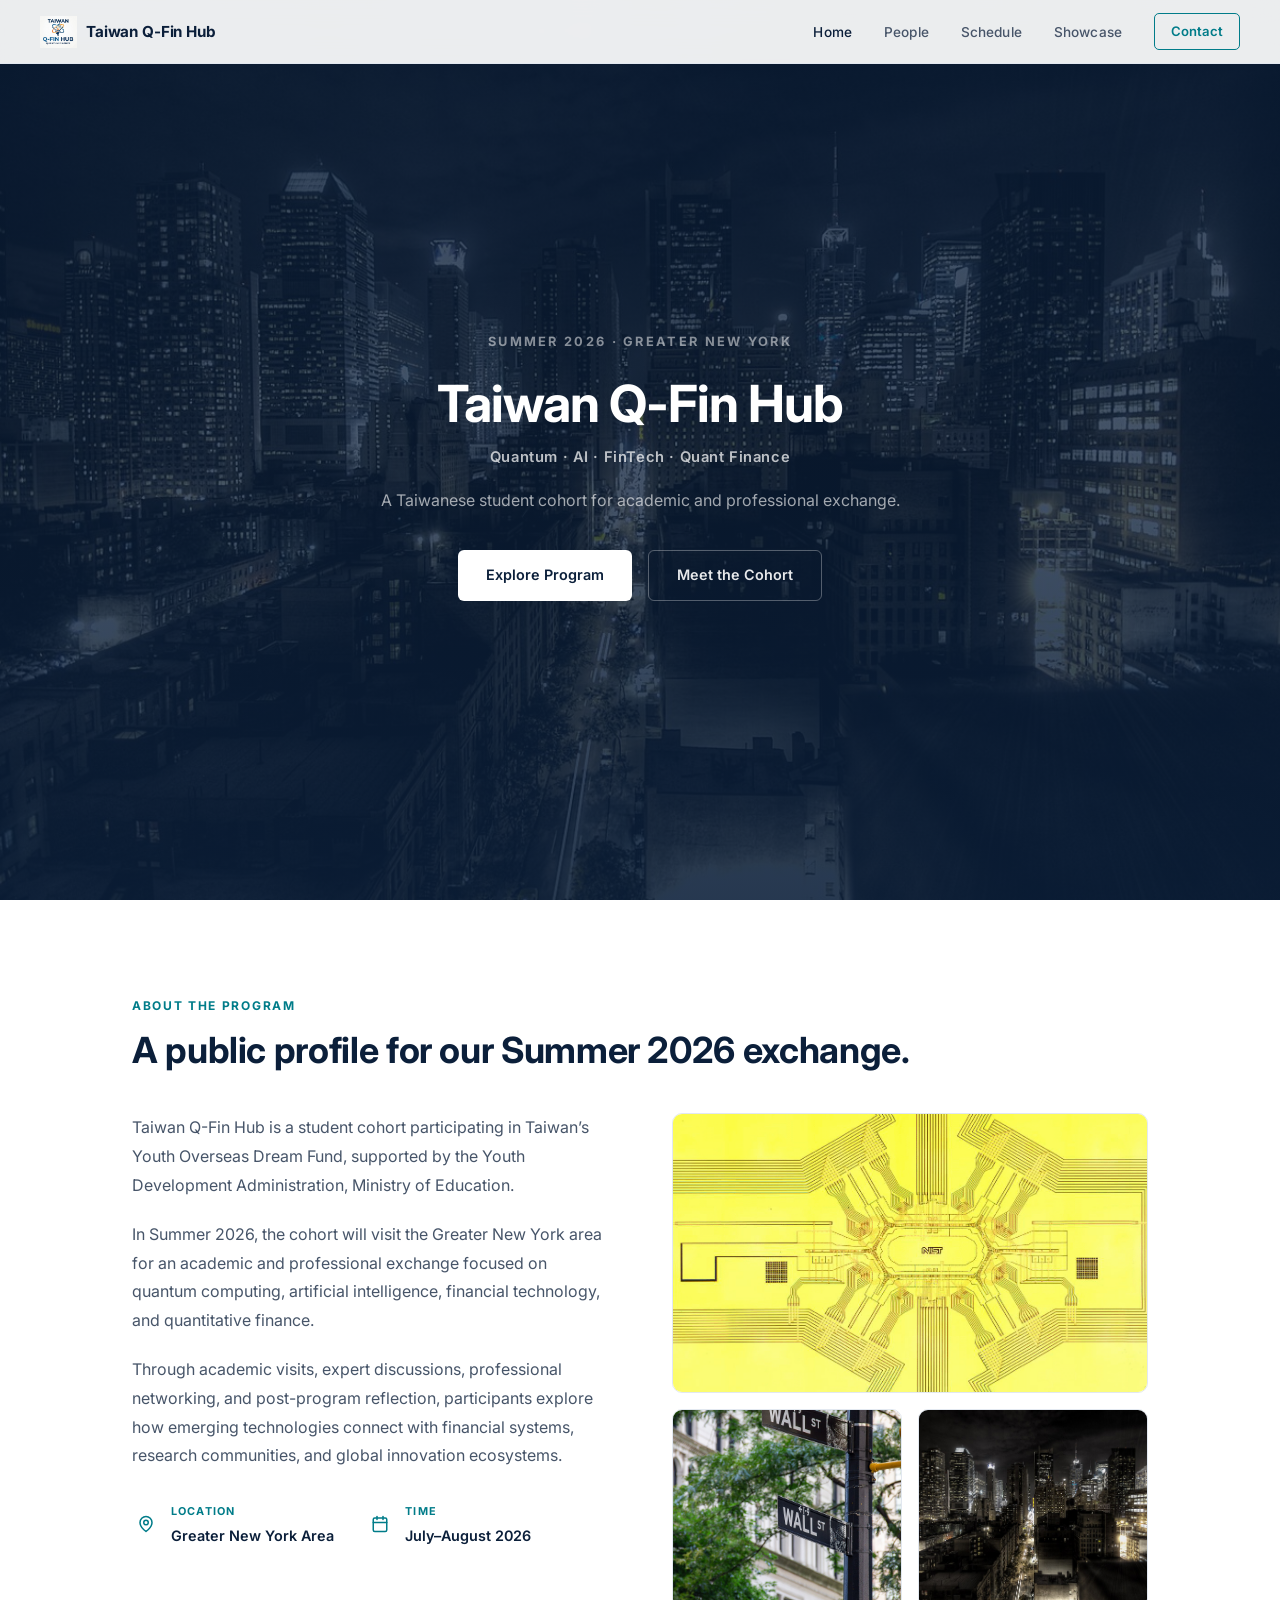
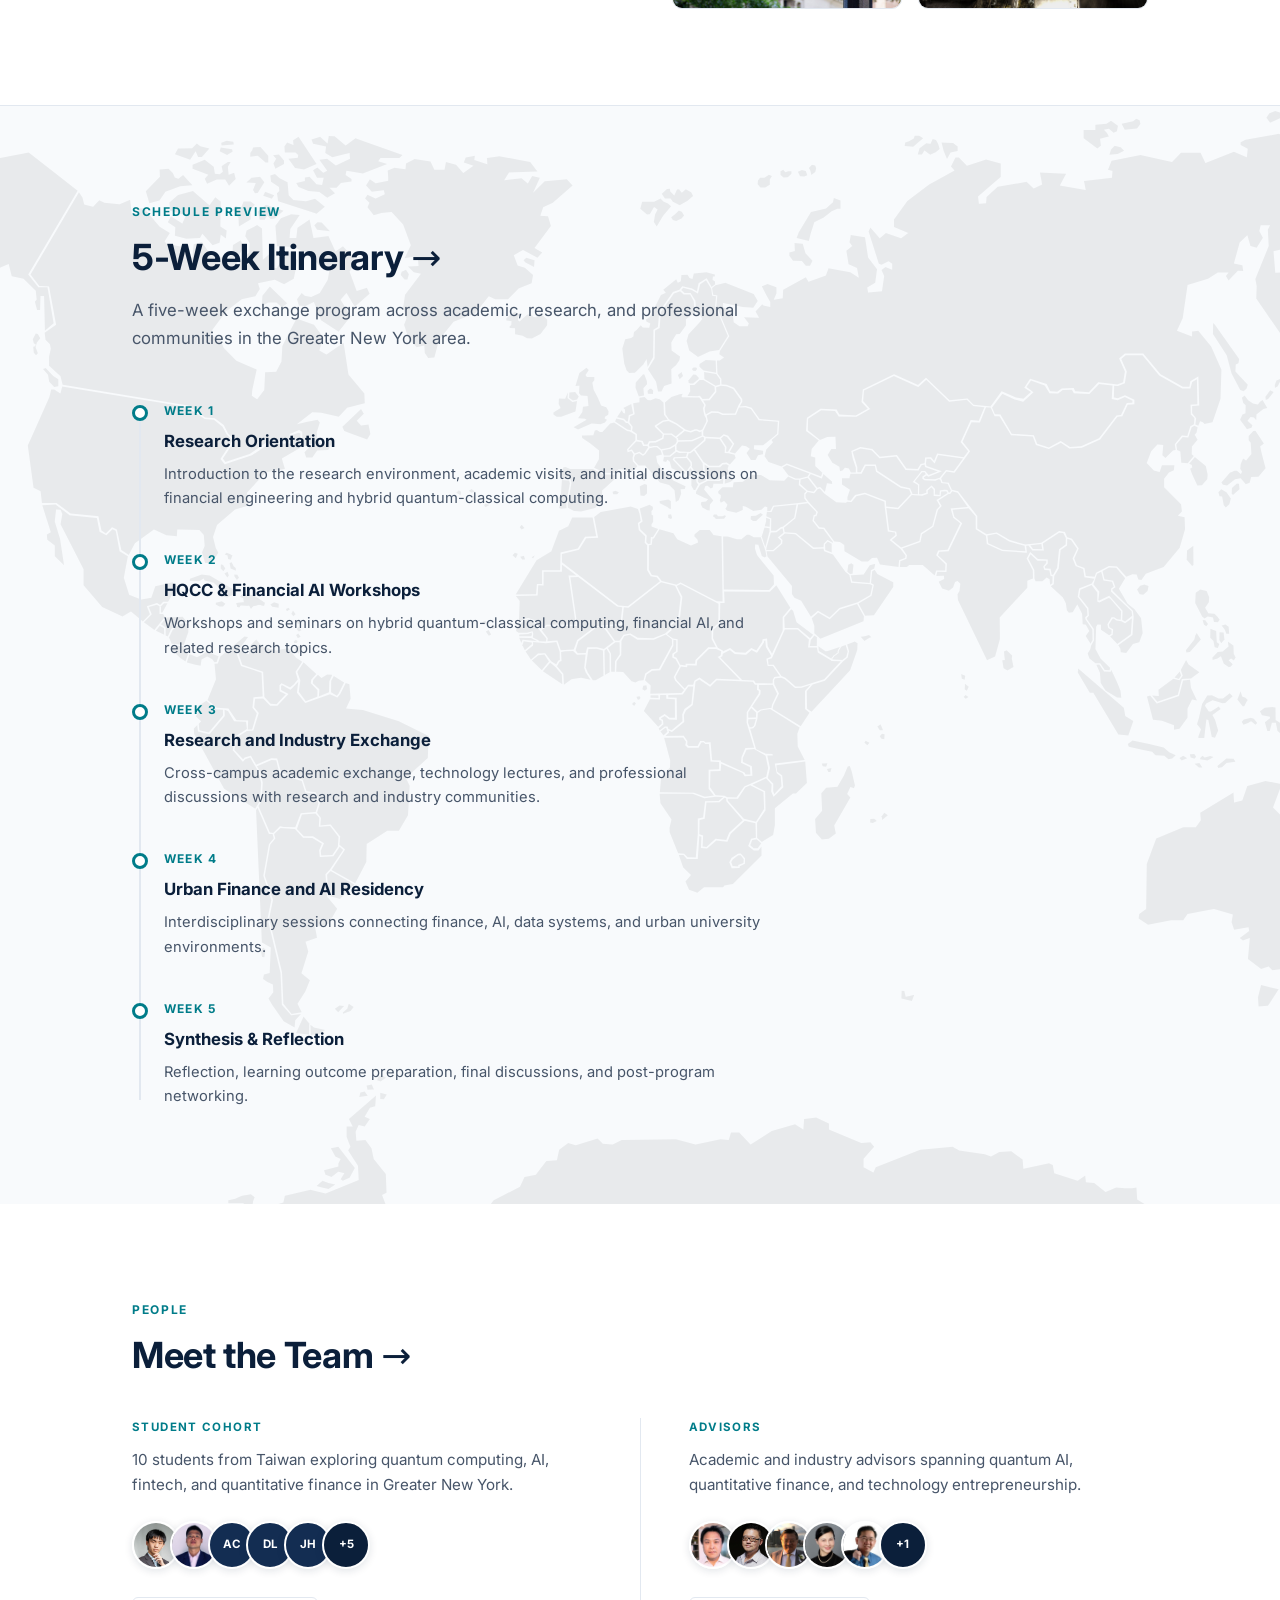
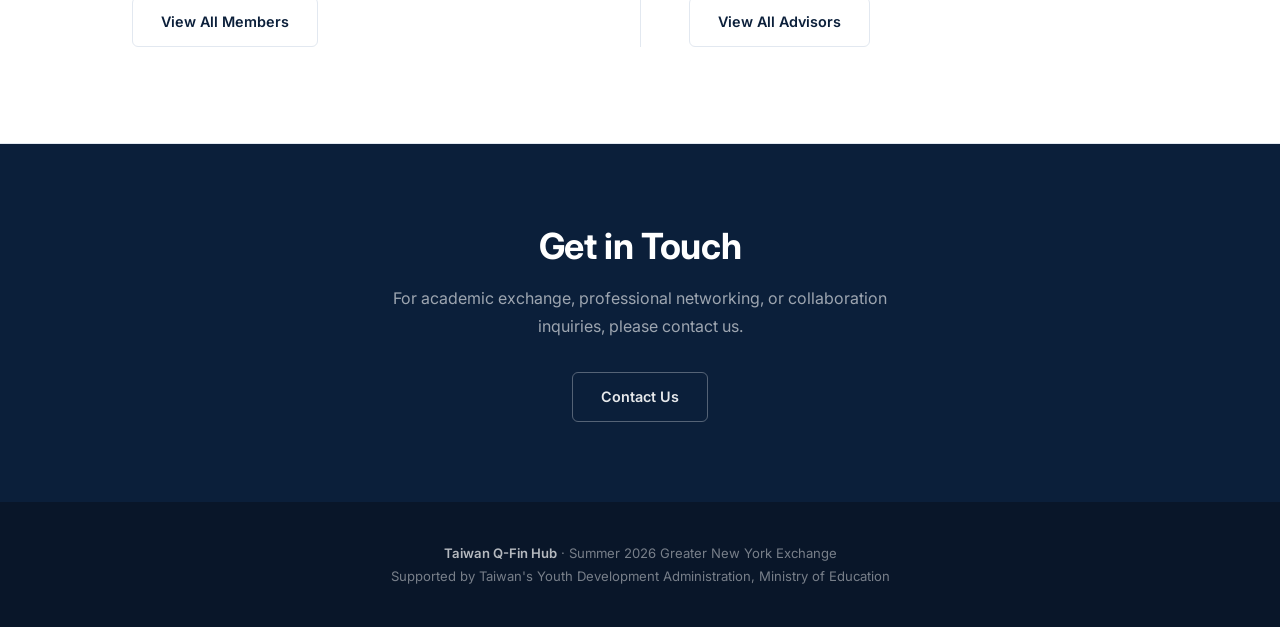
==== commit 66640b84: "Extract member/advisor data to data.js; add two-panel people teaser - data.js: single source of trut" ====
--- a/index.html
+++ b/index.html
@@ -141,19 +141,31 @@
   </section>
 
   <!-- ════════════════════════════════════════════════════════
-       Section 6: Student Cohort & Advisors (see people.html)
+       Section 6: People Teaser
        ════════════════════════════════════════════════════════ -->
-  <section class="cohort-section" id="cohort">
+  <section class="people-teaser-section" id="cohort">
     <div class="container">
-      <div class="section-label">Student Cohort</div>
-      <h2 class="section-title"><a href="people.html">Meet the Cohort <span>&rarr;</span></a></h2>
-      <p class="section-subtitle">10 students from Taiwan exploring quantum computing, AI, fintech, and quantitative finance in Greater New York — Summer 2026.</p>
-      <div class="cohort-avatars">
-        <img src="img/Hsiao, Wei-Lun.jpg" alt="Alen Hsiao" title="Alen Hsiao" />
-        <img src="img/CharlesChiu.jpg" alt="Charles Chiu" title="Charles Chiu" />
-        <span class="cohort-avatar-more">+8</span>
+      <div class="section-label">People</div>
+      <h2 class="section-title"><a href="people.html">Meet the Team <span>&rarr;</span></a></h2>
+      <div class="people-teaser-grid">
+
+        <div class="people-teaser-panel">
+          <div class="people-teaser-label">Student Cohort</div>
+          <p class="people-teaser-desc">10 students from Taiwan exploring quantum computing, AI, fintech, and quantitative finance in Greater New York.</p>
+          <div id="teaser-cohort-avatars"></div>
+          <a href="people.html#cohort" class="btn btn-outline" style="margin-top:1.75rem;">View All Members</a>
+        </div>
+
+        <div class="people-teaser-divider"></div>
+
+        <div class="people-teaser-panel">
+          <div class="people-teaser-label">Advisors</div>
+          <p class="people-teaser-desc">Academic and industry advisors spanning quantum AI, quantitative finance, and technology entrepreneurship.</p>
+          <div id="teaser-advisors-avatars"></div>
+          <a href="people.html#advisors" class="btn btn-outline" style="margin-top:1.75rem;">View All Advisors</a>
+        </div>
+
       </div>
-      <a href="people.html" class="btn btn-outline" style="margin-top:2rem;">View All Members</a>
     </div>
   </section>
 
@@ -172,61 +184,12 @@
   </footer>
 
   <!-- ── Scripts ── -->
+  <script src="data.js"></script>
   <script>
     document.querySelector('.nav-toggle').addEventListener('click', function() {
       document.querySelector('nav').classList.toggle('menu-open');
     });
-
-    // Create a seamless scroll ring for the cohort preview.
-    window.addEventListener('load', function() {
-      const centerStudent = document.getElementById('center-student');
-      const track = document.getElementById('cohort-track');
-      if (!track) return;
-
-      const originals = Array.from(track.querySelectorAll('.student-preview-card'));
-      const cloneCard = function(card) {
-        const clone = card.cloneNode(true);
-        clone.removeAttribute('id');
-        clone.setAttribute('aria-hidden', 'true');
-        clone.querySelectorAll('a').forEach(function(link) { link.tabIndex = -1; });
-        return clone;
-      };
-      originals.map(cloneCard).forEach(function(card) { track.appendChild(card); });
-      originals.map(cloneCard).forEach(function(card) { track.appendChild(card); });
-
-      const getSetWidth = function() {
-        const first = originals[0];
-        const last = originals[originals.length - 1];
-        const gap = parseFloat(getComputedStyle(track).columnGap || getComputedStyle(track).gap || 0);
-        return (last.offsetLeft + last.offsetWidth - first.offsetLeft) + gap;
-      };
-
-      const centerOffset = function() {
-        if (!centerStudent) return 0;
-        const trackCenter = track.clientWidth / 2;
-        const cardCenter = centerStudent.offsetLeft + (centerStudent.offsetWidth / 2);
-        return cardCenter - trackCenter;
-      };
-
-      requestAnimationFrame(function() {
-        track.scrollLeft = getSetWidth() + centerOffset();
-      });
-
-      let ticking = false;
-      track.addEventListener('scroll', function() {
-        if (ticking) return;
-        ticking = true;
-        requestAnimationFrame(function() {
-          const setWidth = getSetWidth();
-          if (track.scrollLeft >= setWidth * 2) {
-            track.scrollLeft -= setWidth;
-          } else if (track.scrollLeft <= 0) {
-            track.scrollLeft += setWidth;
-          }
-          ticking = false;
-        });
-      });
-    });
+    initPeopleTeaser('teaser-cohort-avatars', 'teaser-advisors-avatars');
   </script>
 
 </body>
--- a/styles.css
+++ b/styles.css
@@ -702,36 +702,79 @@
 .cohort-action {
   padding: 0 2rem 0;
 }
+
+/* ── People Teaser (homepage two-panel) ── */
+.people-teaser-section {
+  background: var(--white);
+  border-bottom: 1px solid var(--border);
+}
+.people-teaser-grid {
+  display: grid;
+  grid-template-columns: 1fr 1px 1fr;
+  gap: 3rem;
+  margin-top: 2.5rem;
+  align-items: start;
+}
+.people-teaser-divider {
+  background: var(--border);
+  align-self: stretch;
+}
+.people-teaser-label {
+  font-size: 0.72rem;
+  font-weight: 700;
+  text-transform: uppercase;
+  letter-spacing: 0.12em;
+  color: var(--teal);
+  margin-bottom: 0.6rem;
+}
+.people-teaser-desc {
+  font-size: 0.95rem;
+  color: var(--text-muted);
+  line-height: 1.65;
+  margin-bottom: 1.5rem;
+  max-width: 420px;
+}
+
+/* ── Avatar strip (shared by teaser panels) ── */
 .cohort-avatars {
   display: flex;
   align-items: center;
-  gap: 0.5rem;
-  margin-top: 2rem;
-}
-.cohort-avatars img {
-  width: 52px;
-  height: 52px;
+}
+.cohort-avatars img,
+.cohort-avatar-initials,
+.cohort-avatar-more {
+  width: 48px;
+  height: 48px;
   border-radius: 50%;
-  object-fit: cover;
   border: 2px solid var(--white);
   box-shadow: 0 2px 8px rgba(11,31,58,0.12);
+  flex-shrink: 0;
+}
+.cohort-avatars img {
+  object-fit: cover;
   margin-left: -10px;
+  display: block;
 }
 .cohort-avatars img:first-child { margin-left: 0; }
+.cohort-avatar-initials {
+  background: var(--navy-light);
+  color: var(--white);
+  font-size: 0.72rem;
+  font-weight: 700;
+  display: inline-flex;
+  align-items: center;
+  justify-content: center;
+  margin-left: -10px;
+}
 .cohort-avatar-more {
-  width: 52px;
-  height: 52px;
-  border-radius: 50%;
   background: var(--navy);
   color: var(--white);
-  font-size: 0.78rem;
-  font-weight: 700;
-  display: flex;
+  font-size: 0.72rem;
+  font-weight: 700;
+  display: inline-flex;
   align-items: center;
   justify-content: center;
   margin-left: -10px;
-  border: 2px solid var(--white);
-  flex-shrink: 0;
 }
 
 /* Grid layout for student-preview-cards on the people page */
@@ -1190,6 +1233,13 @@
    ================================================================ */
 
 @media (max-width: 1024px) {
+  .people-teaser-grid {
+    grid-template-columns: 1fr;
+    gap: 2rem;
+  }
+  .people-teaser-divider {
+    display: none;
+  }
   .about-layout {
     grid-template-columns: 1fr;
     gap: 2.5rem;
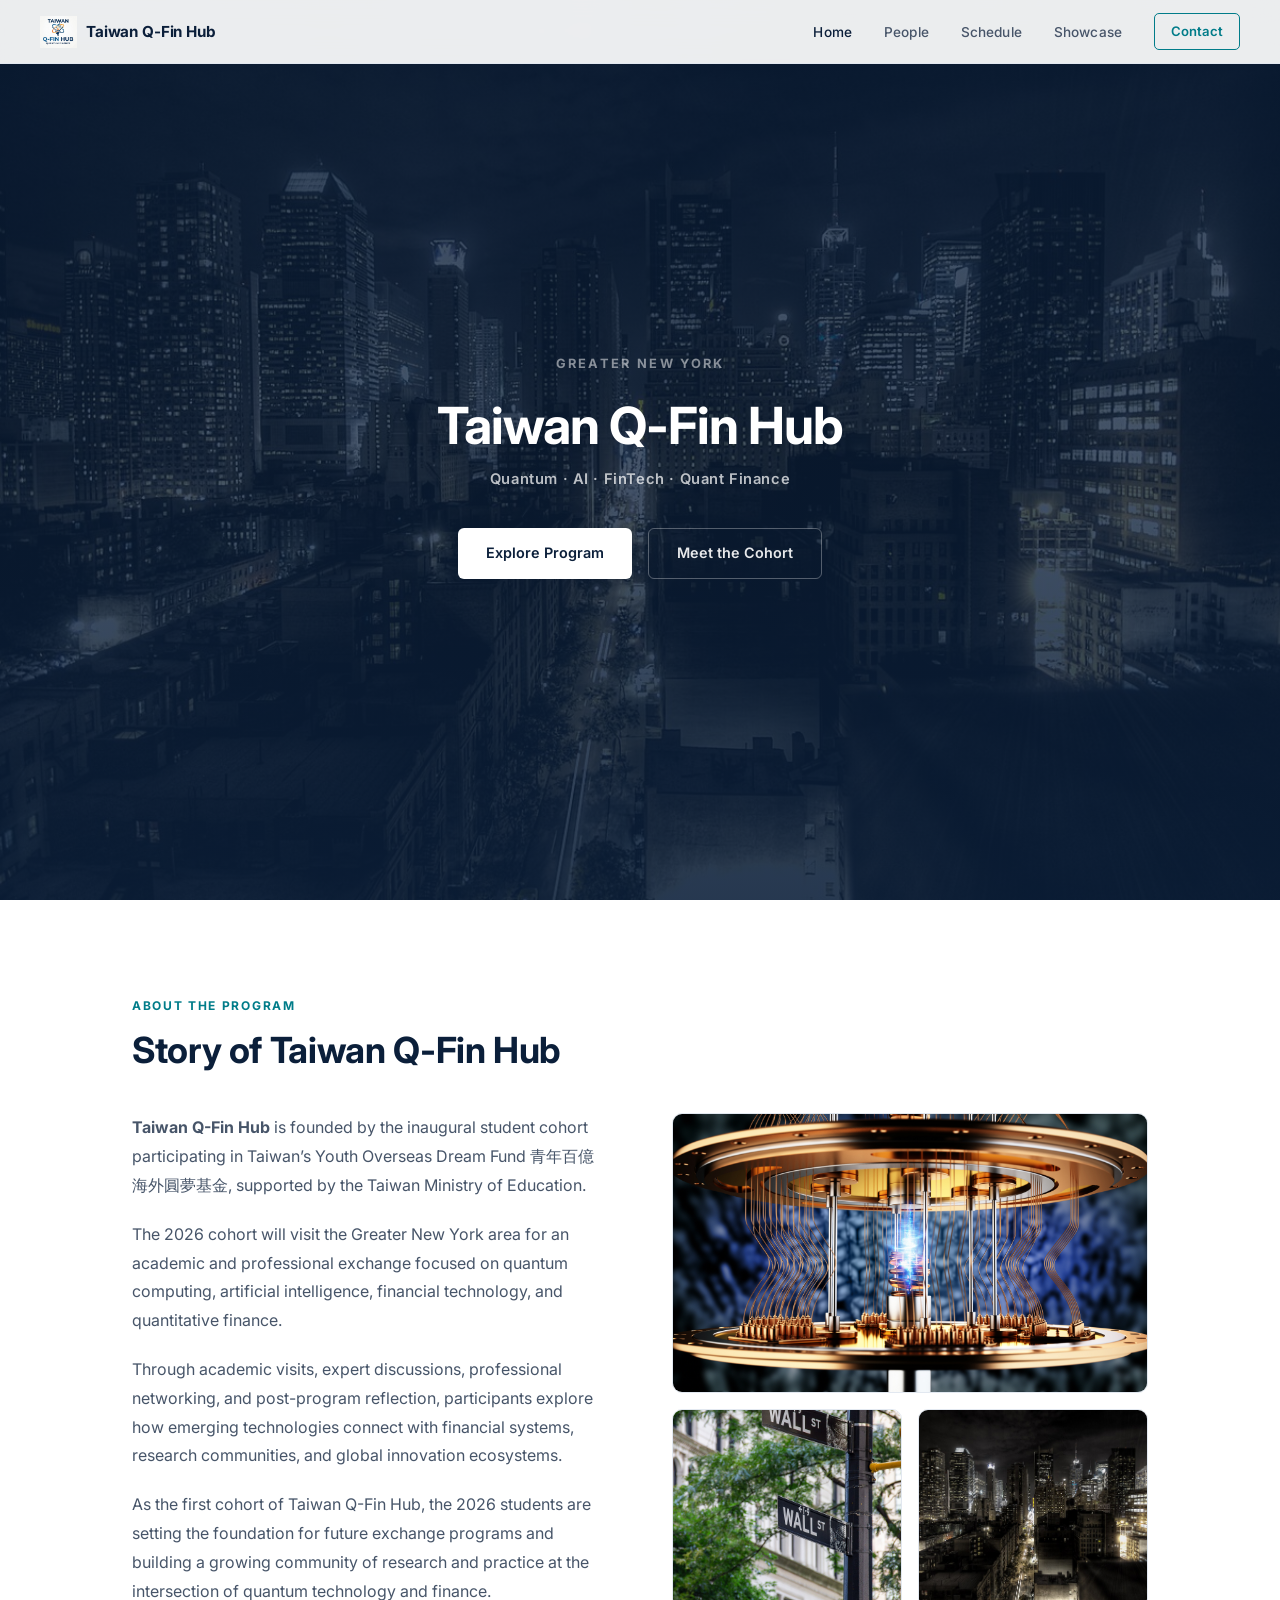
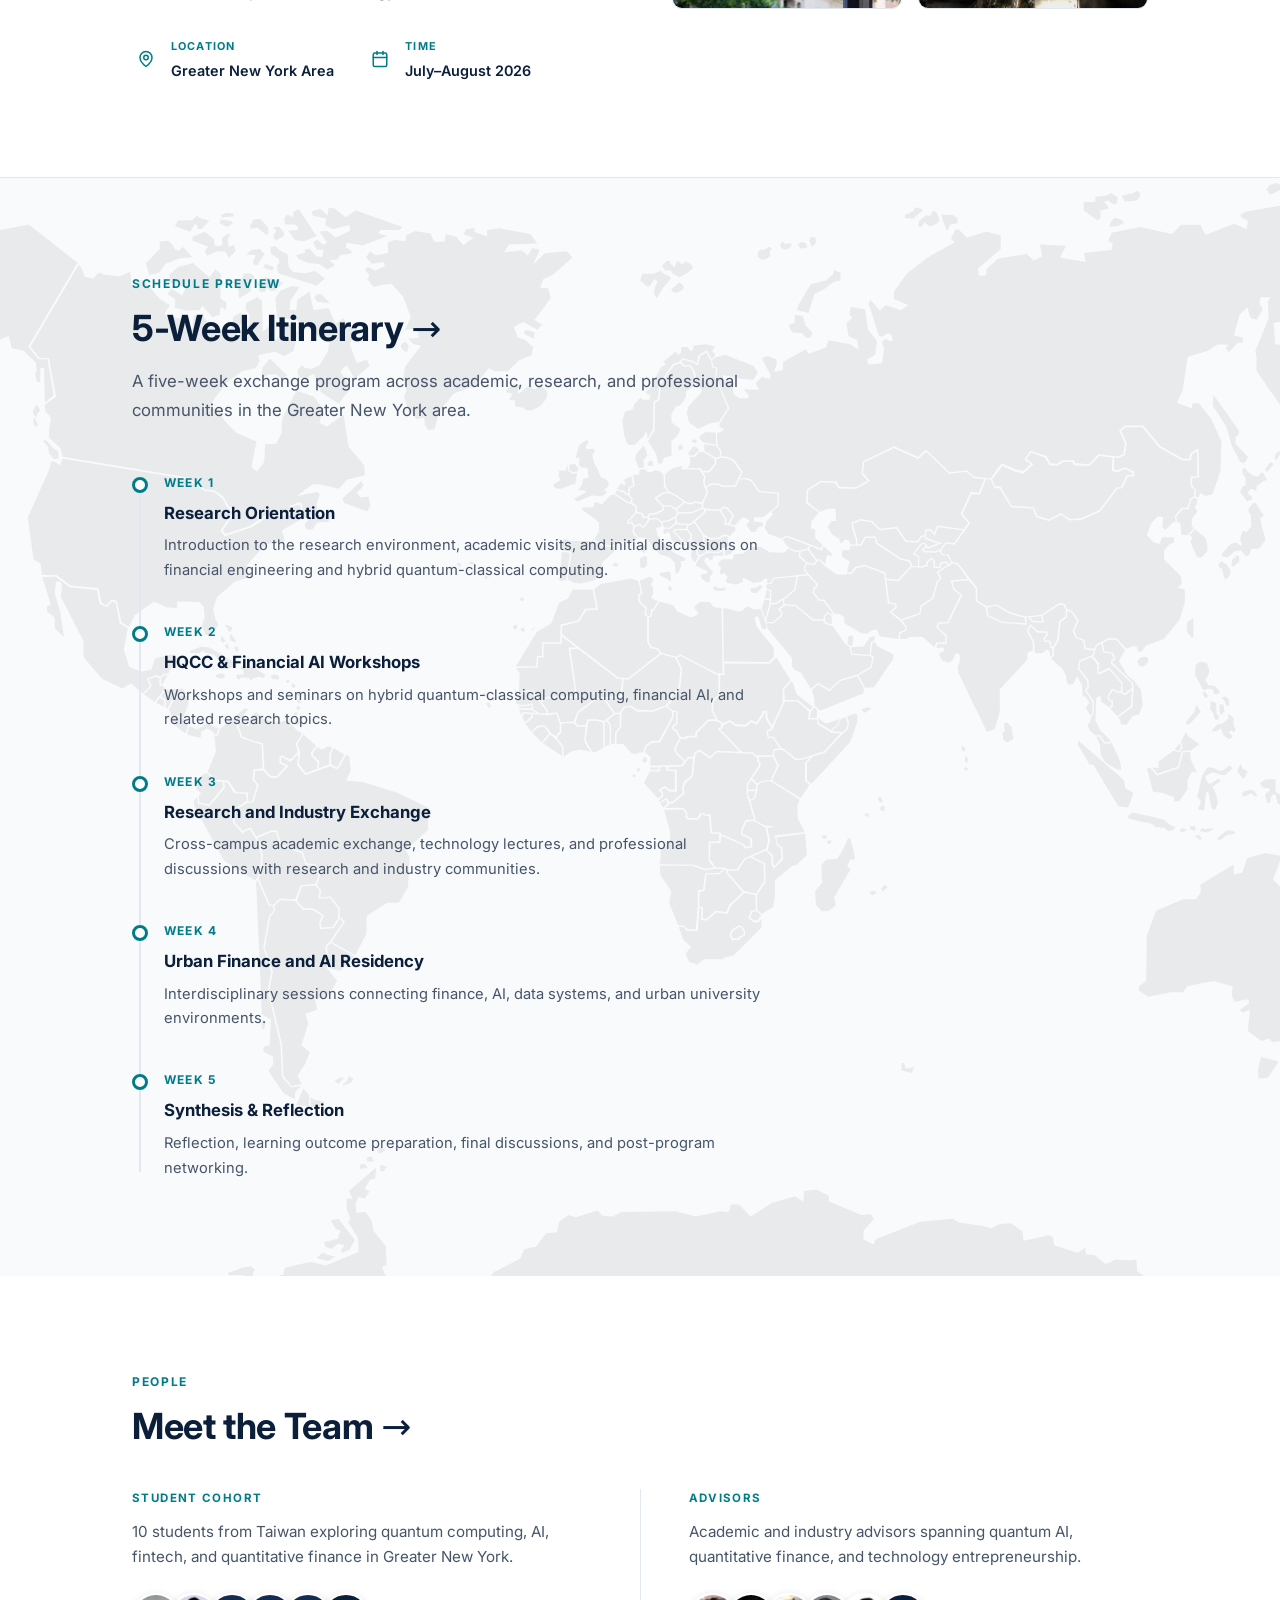
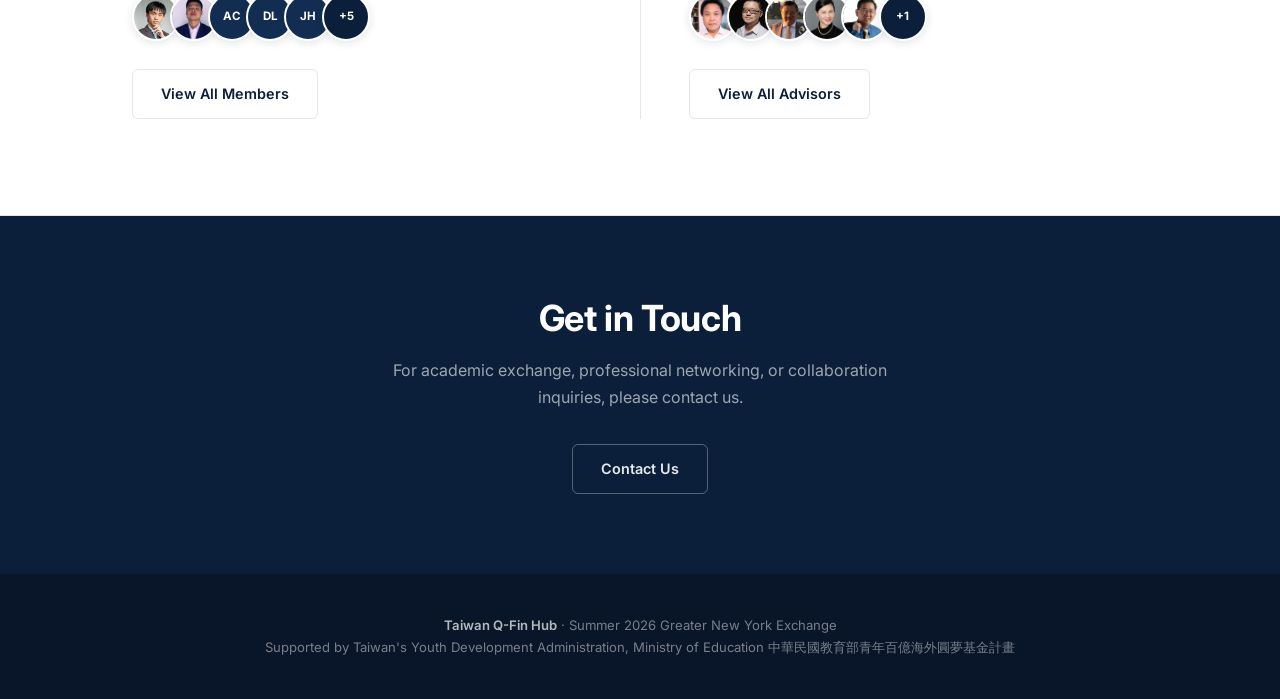
==== commit 0b791125: "make it more of a permanent institution than a summer camp" ====
--- a/index.html
+++ b/index.html
@@ -4,7 +4,7 @@
   <meta charset="UTF-8" />
   <meta name="viewport" content="width=device-width, initial-scale=1.0" />
   <title>Taiwan Q-Fin Hub | Quantum Computing, AI & FinTech Exchange</title>
-  <meta name="description" content="Taiwan Q-Fin Hub – A Taiwanese student cohort exploring quantum computing, AI, fintech, and quantitative finance through academic and professional exchange in Greater New York, Summer 2026." />
+  <meta name="description" content="Taiwan Q-Fin Hub – A Taiwanese student cohort exploring quantum computing, AI, fintech, and quantitative finance through academic and professional exchange in Greater New York." />
   <link rel="preconnect" href="https://fonts.googleapis.com" />
   <link rel="preconnect" href="https://fonts.gstatic.com" crossorigin />
   <link href="https://fonts.googleapis.com/css2?family=Inter:wght@300;400;500;600;700;800&display=swap" rel="stylesheet" />
@@ -39,10 +39,9 @@
     </div>
     <div class="hero-overlay"></div>
     <div class="hero-content">
-      <div class="section-label">Summer 2026 · Greater New York</div>
+      <div class="section-label">Greater New York</div>
       <h1 class="hero-title">Taiwan Q-Fin Hub</h1>
       <p class="hero-theme-line">Quantum · AI · FinTech · Quant Finance</p>
-      <p class="hero-desc">A Taiwanese student cohort for academic and professional exchange.</p>
       <div class="hero-buttons">
         <a href="#about" class="btn btn-primary">Explore Program</a>
         <a href="#cohort" class="btn btn-outline-light">Meet the Cohort</a>
@@ -56,12 +55,13 @@
   <section class="about-section" id="about">
     <div class="container">
       <div class="section-label">About the Program</div>
-      <h2 class="section-title">A public profile for our Summer 2026 exchange.</h2>
+      <h2 class="section-title">Story of Taiwan Q-Fin Hub</h2>
       <div class="about-layout">
         <div class="about-body">
-          <p>Taiwan Q-Fin Hub is a student cohort participating in Taiwan’s Youth Overseas Dream Fund, supported by the Youth Development Administration, Ministry of Education.</p>
-          <p>In Summer 2026, the cohort will visit the Greater New York area for an academic and professional exchange focused on quantum computing, artificial intelligence, financial technology, and quantitative finance.</p>
+          <p><b>Taiwan Q-Fin Hub</b> is founded by the inaugural student cohort participating in Taiwan’s Youth Overseas Dream Fund 青年百億海外圓夢基金, supported by the Taiwan Ministry of Education.</p>
+          <p>The 2026 cohort will visit the Greater New York area for an academic and professional exchange focused on quantum computing, artificial intelligence, financial technology, and quantitative finance.</p>
           <p>Through academic visits, expert discussions, professional networking, and post-program reflection, participants explore how emerging technologies connect with financial systems, research communities, and global innovation ecosystems.</p>
+          <p>As the first cohort of Taiwan Q-Fin Hub, the 2026 students are setting the foundation for future exchange programs and building a growing community of research and practice at the intersection of quantum technology and finance.</p>
 
           <div class="glance-strip" aria-label="Program details">
             <div class="glance-item">
@@ -180,7 +180,7 @@
 
   <footer>
     <strong>Taiwan Q-Fin Hub</strong> · Summer 2026 Greater New York Exchange<br>
-    Supported by Taiwan's Youth Development Administration, Ministry of Education
+    Supported by Taiwan's Youth Development Administration, Ministry of Education 中華民國教育部青年百億海外圓夢基金計畫
   </footer>
 
   <!-- ── Scripts ── -->
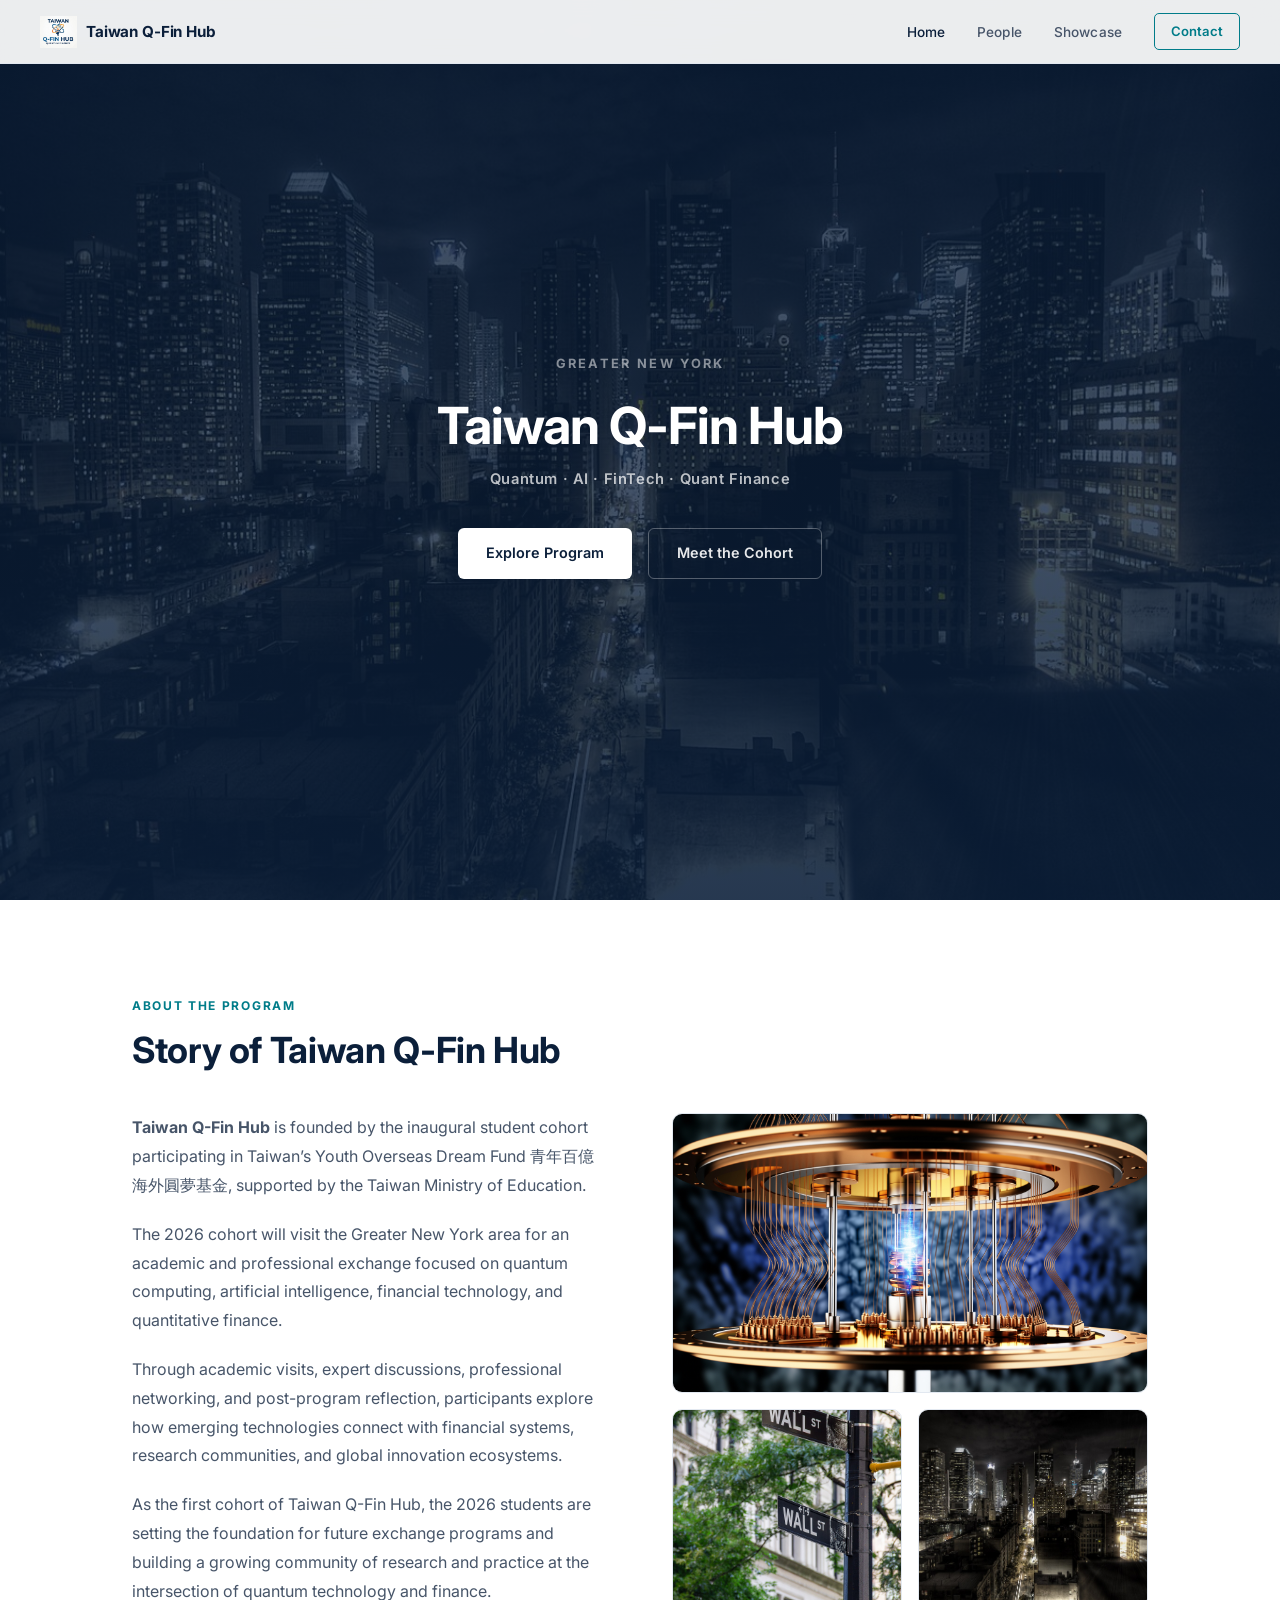
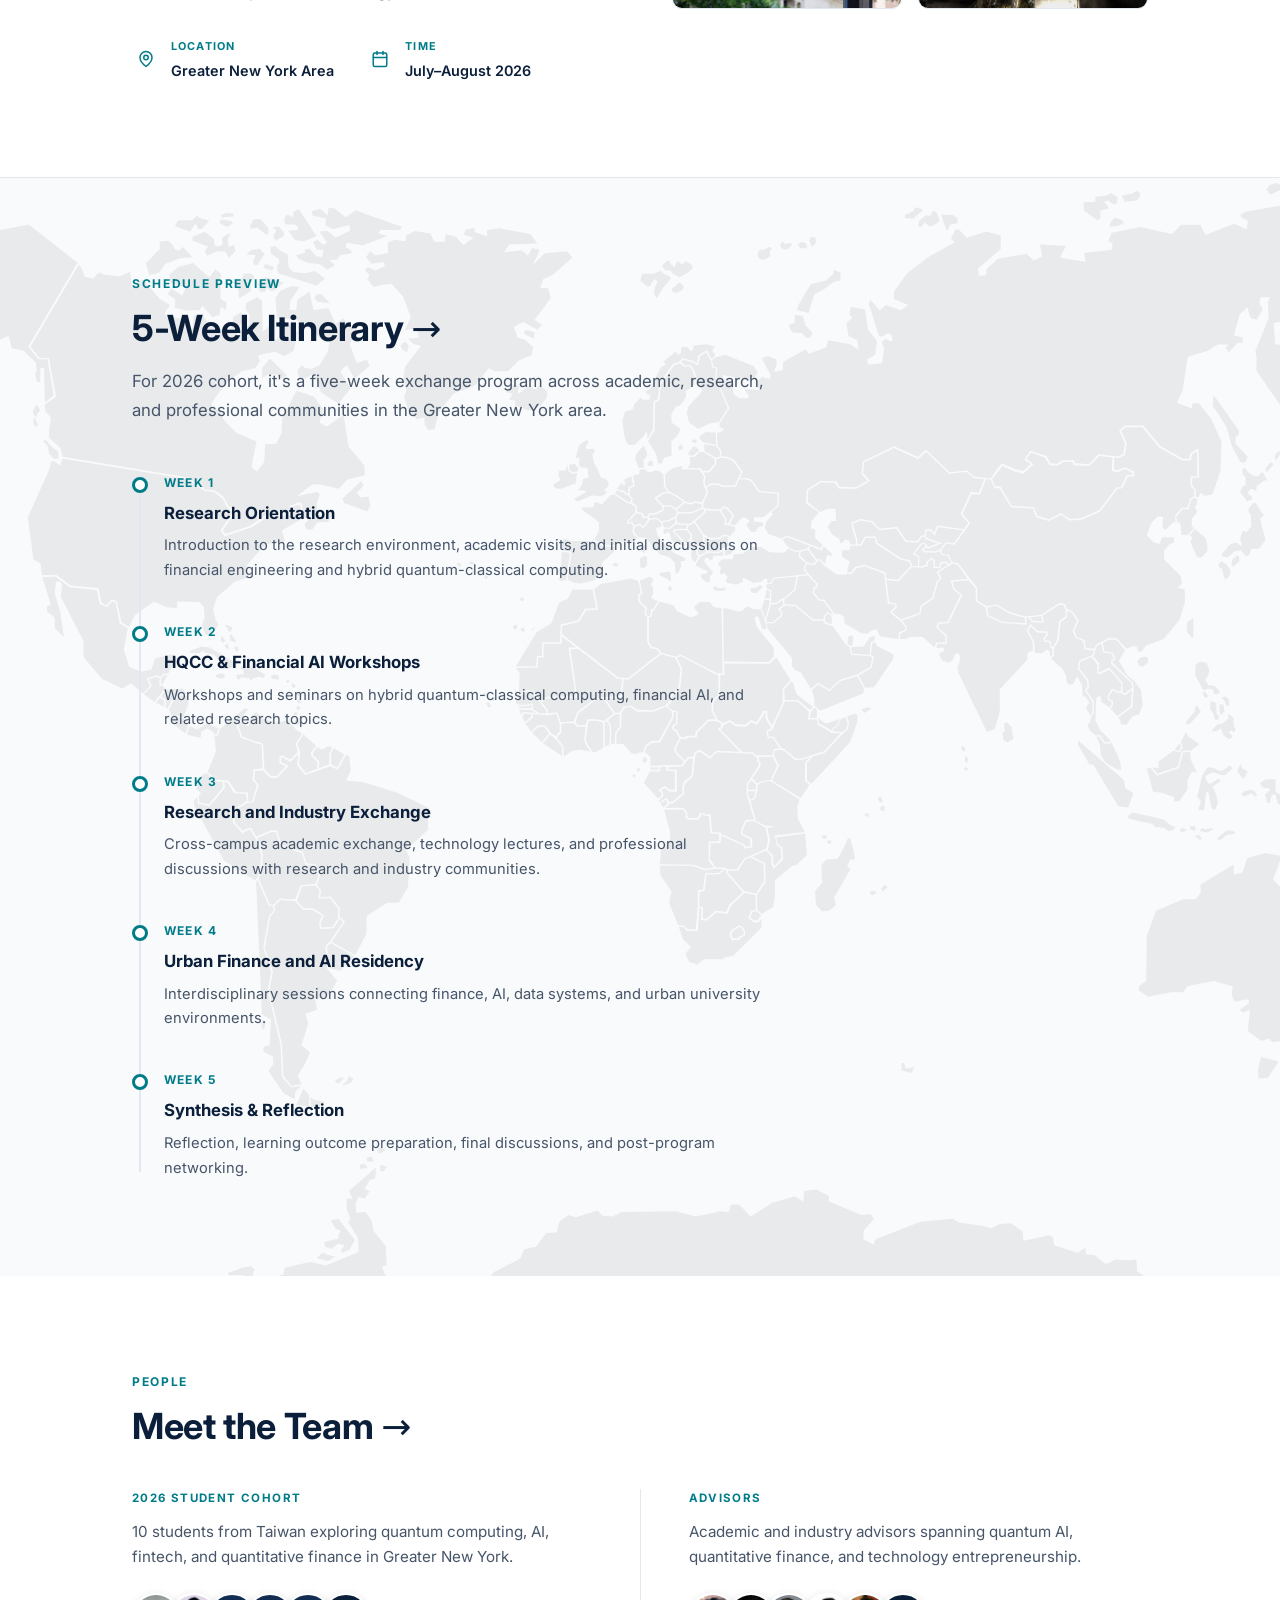
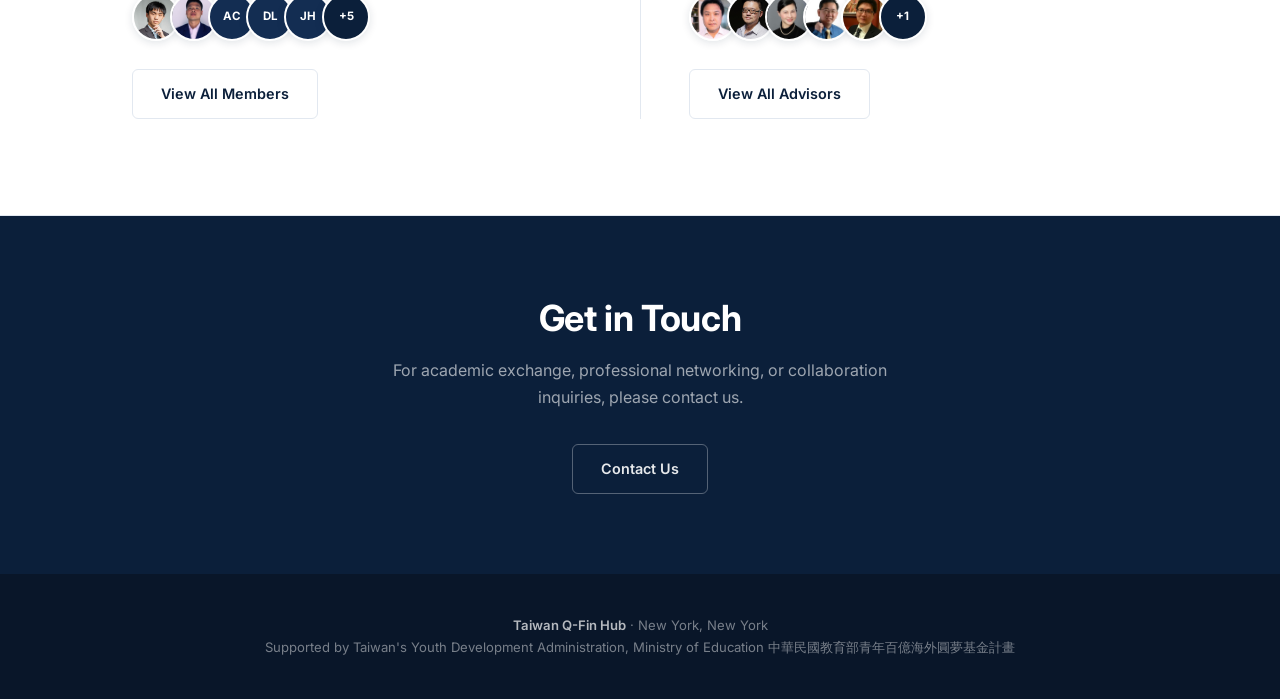
==== commit b3873a49: "minor updates" ====
--- a/index.html
+++ b/index.html
@@ -22,7 +22,6 @@
       <ul class="nav-links">
         <li><a href="index.html" class="nav-active">Home</a></li>
         <li><a href="people.html">People</a></li>
-        <li><a href="schedule.html">Schedule</a></li>
         <li><a href="showcase.html">Showcase</a></li>
       </ul>
       <a href="mailto:contact@taiwanqfinhub.org" class="nav-contact">Contact</a>
@@ -103,7 +102,7 @@
     <div class="container">
       <div class="section-label">Schedule Preview</div>
       <h2 class="section-title"><a href="schedule.html">5-Week Itinerary <span>&rarr;</span></a></h2>
-      <p class="section-subtitle">A five-week exchange program across academic, research, and professional communities in the Greater New York area.</p>
+      <p class="section-subtitle">For 2026 cohort, it's a five-week exchange program across academic, research, and professional communities in the Greater New York area.</p>
 
       <div class="timeline">
         <div class="timeline-item">
@@ -150,7 +149,7 @@
       <div class="people-teaser-grid">
 
         <div class="people-teaser-panel">
-          <div class="people-teaser-label">Student Cohort</div>
+          <div class="people-teaser-label">2026 Student Cohort</div>
           <p class="people-teaser-desc">10 students from Taiwan exploring quantum computing, AI, fintech, and quantitative finance in Greater New York.</p>
           <div id="teaser-cohort-avatars"></div>
           <a href="people.html#cohort" class="btn btn-outline" style="margin-top:1.75rem;">View All Members</a>
@@ -179,7 +178,7 @@
   </section>
 
   <footer>
-    <strong>Taiwan Q-Fin Hub</strong> · Summer 2026 Greater New York Exchange<br>
+    <strong>Taiwan Q-Fin Hub</strong> · New York, New York<br>
     Supported by Taiwan's Youth Development Administration, Ministry of Education 中華民國教育部青年百億海外圓夢基金計畫
   </footer>
 
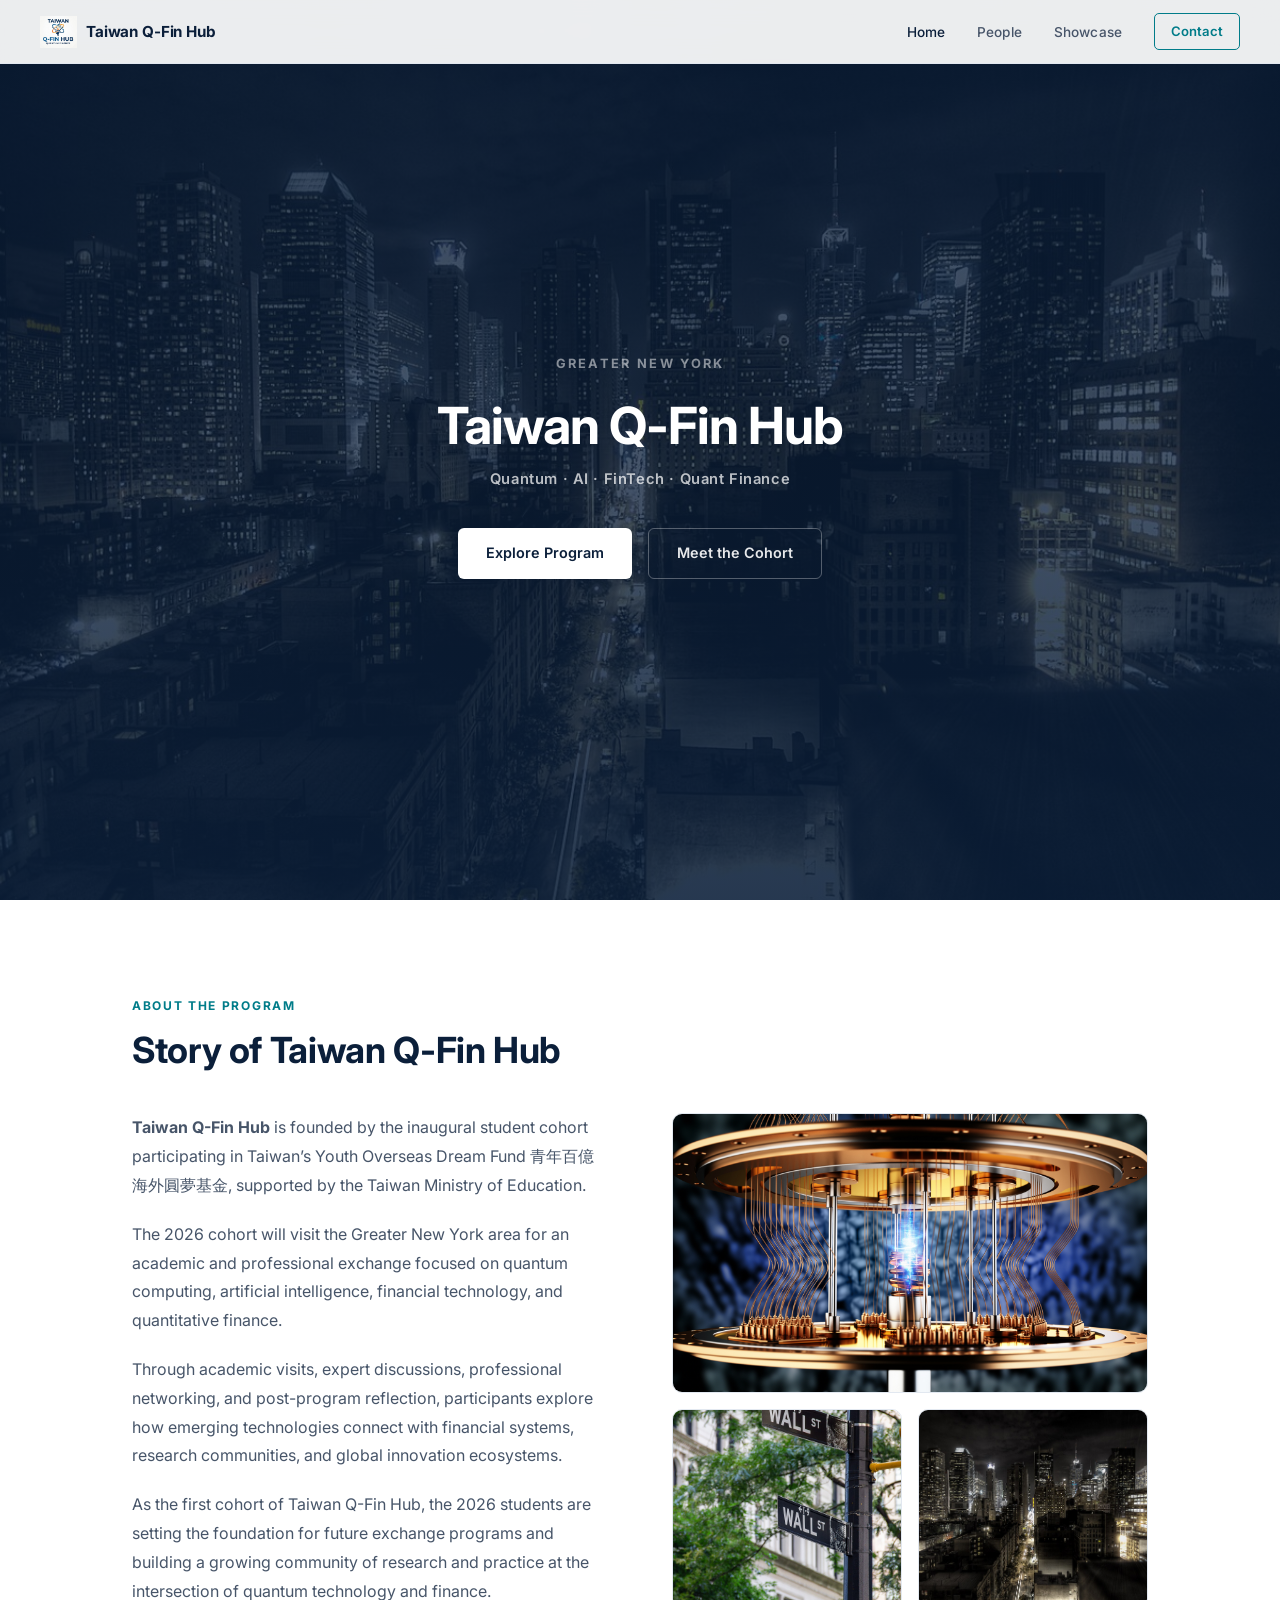
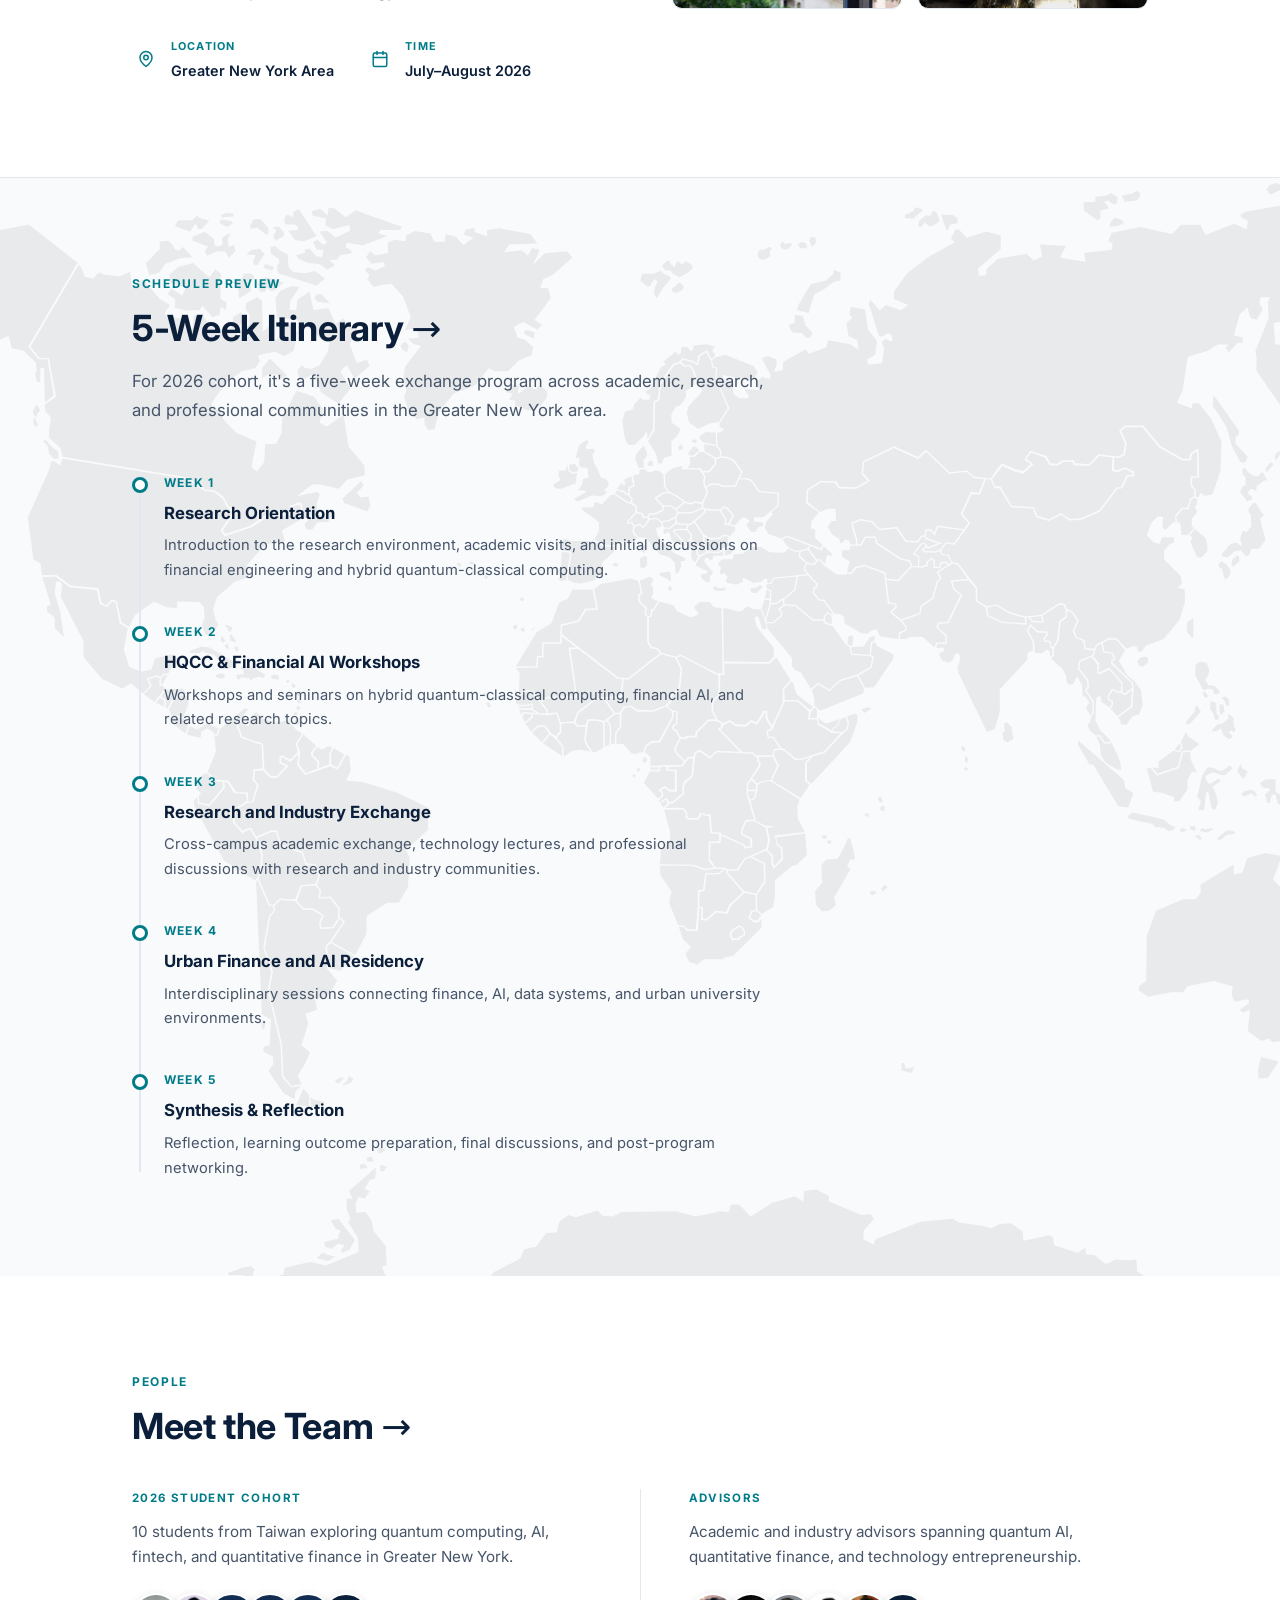
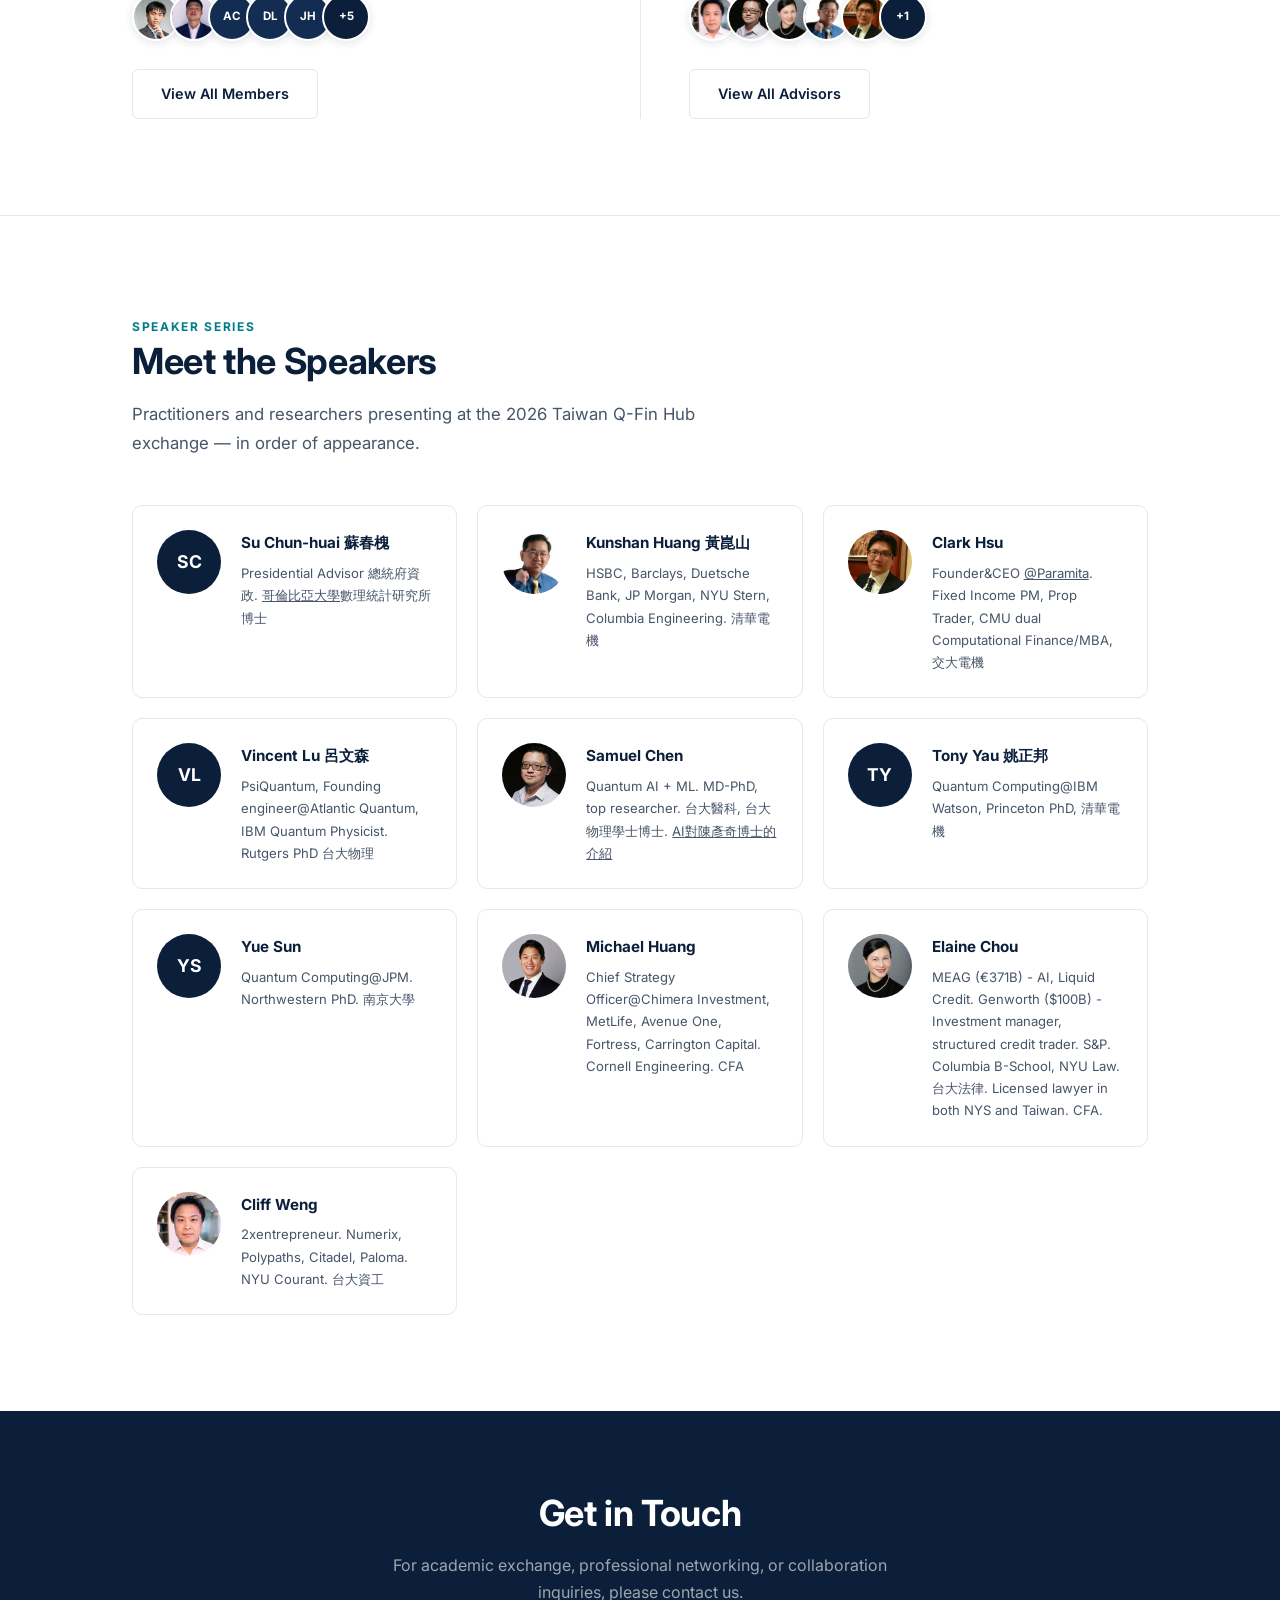
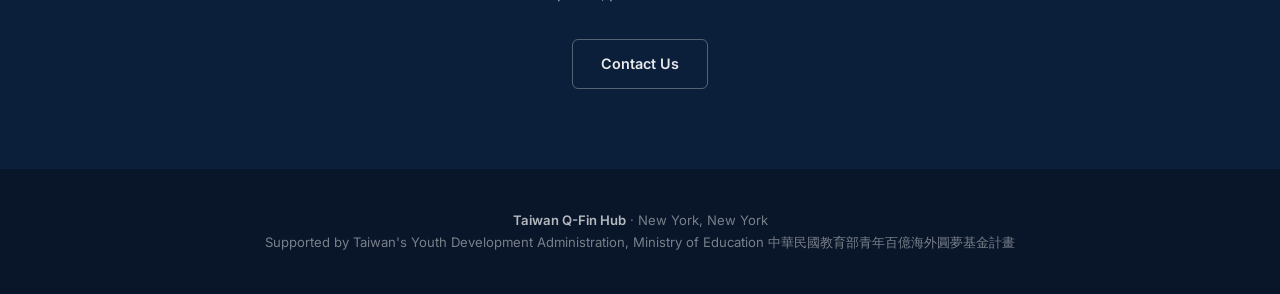
==== commit 55ec23ce: "Add Speaker Series section to index.html and remove from people.html" ====
--- a/index.html
+++ b/index.html
@@ -169,8 +169,21 @@
   </section>
 
   <!-- ══════════════════════════════════════════════════════
-       Section 7: Contact / Footer
-       ══════════════════════════════════════════════════════ -->
+       Section 7: Speaker Series
+       ══════════════════════════════════════════════════════ -->
+  <section class="advisors-section" id="speakers" style="background:var(--white);">
+    <div class="container">
+      <span class="section-label">Speaker Series</span>
+      <h2 class="section-title">Meet the Speakers</h2>
+      <p class="section-subtitle" style="margin-bottom:0;">Practitioners and researchers presenting at the 2026 Taiwan Q-Fin Hub exchange — in order of appearance.</p>
+
+      <div class="advisors-grid" id="speakers-grid"></div>
+    </div>
+  </section>
+
+  <!-- ════════════════════════════════════════════════════════
+       Section 8: Contact / Footer
+       ════════════════════════════════════════════════════════ -->
   <section class="contact-section" id="contact">
     <h2 class="section-title">Get in Touch</h2>
     <p>For academic exchange, professional networking, or collaboration inquiries, please contact us.</p>
@@ -189,6 +202,7 @@
       document.querySelector('nav').classList.toggle('menu-open');
     });
     initPeopleTeaser('teaser-cohort-avatars', 'teaser-advisors-avatars');
+    initSpeakersGrid('speakers-grid');
   </script>
 
 </body>
--- a/styles.css
+++ b/styles.css
@@ -949,7 +949,7 @@
 }
 .advisors-grid {
   display: grid;
-  grid-template-columns: repeat(4, 1fr);
+  grid-template-columns: repeat(3, 1fr);
   gap: 1.25rem;
   margin-top: 3rem;
 }
